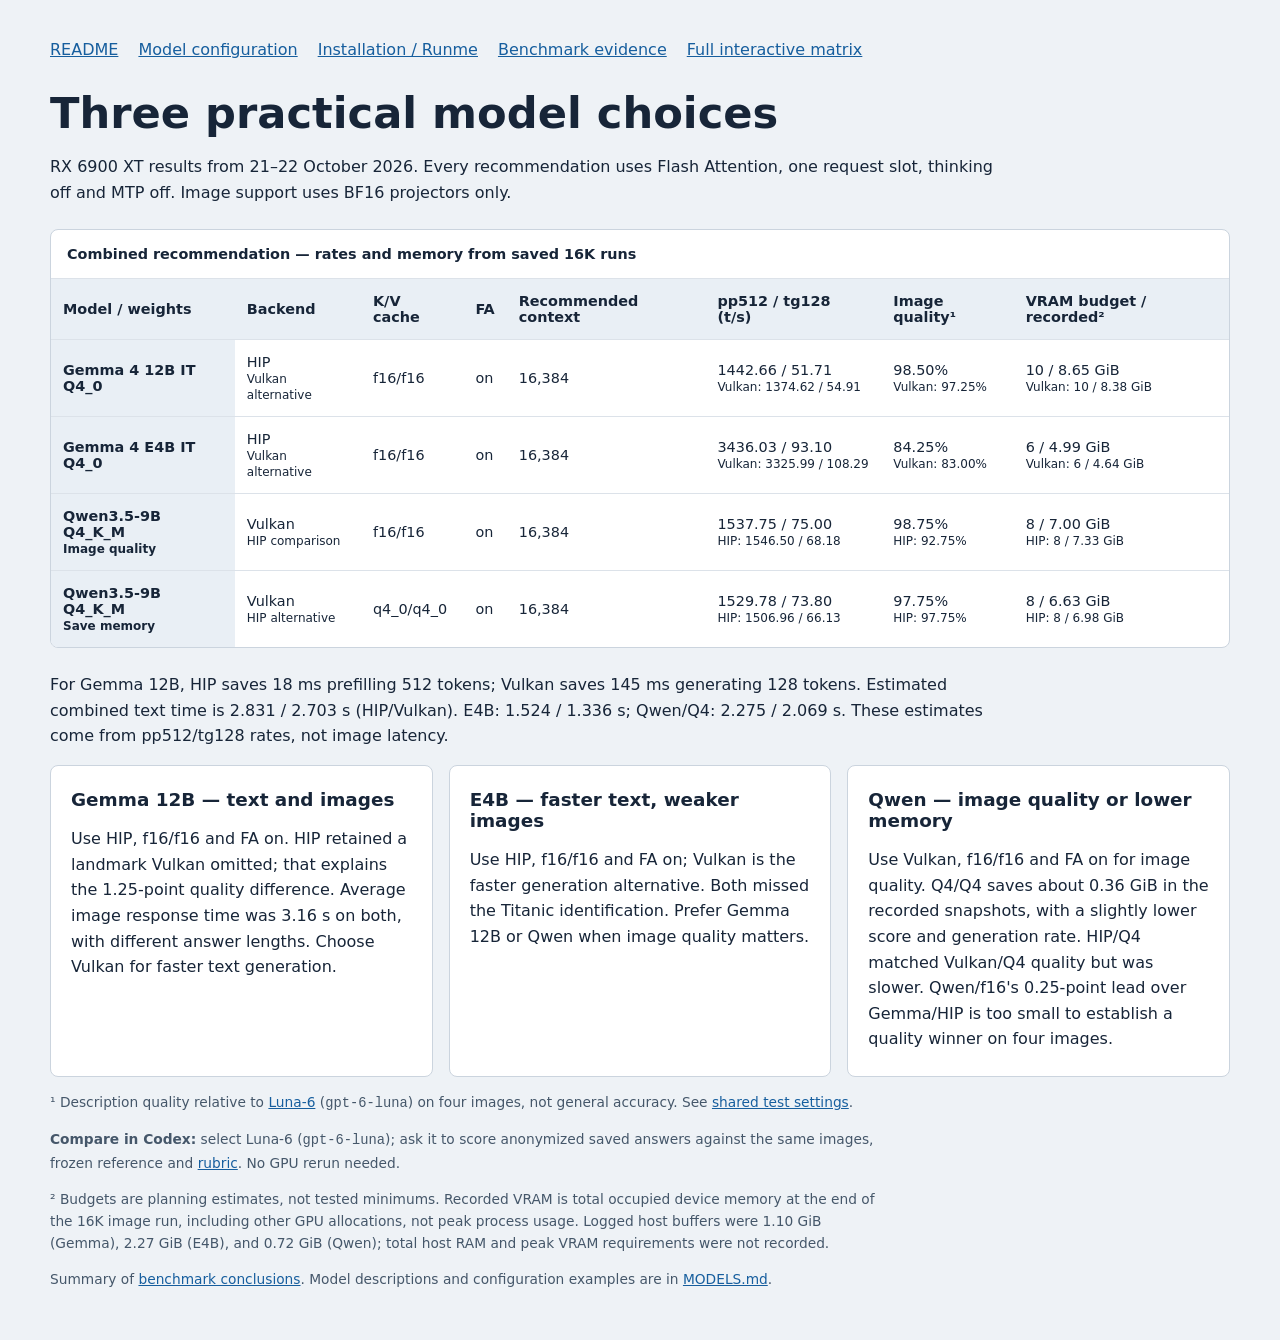
==== reports/index.html @ 79dc65d5 "Add model profiles and aligned 16K image evaluation" ====
<!doctype html>
<html lang="en">
<head>
<meta charset="utf-8">
<meta name="viewport" content="width=device-width,initial-scale=1">
<title>AMD AI Ops — model evidence</title>
<style>
:root { color-scheme: light; font-family: system-ui, sans-serif; color: #172538; background: #eef2f6; }
body { margin: 0; }
main { max-width: 1180px; margin: auto; padding: 40px 24px; }
h1 { font-size: clamp(1.8rem, 4vw, 2.7rem); margin-bottom: 12px; }
h2 { font-size: 1.15rem; }
p { line-height: 1.6; max-width: 95ch; }
a { color: #165e9e; }
nav { display: flex; flex-wrap: wrap; gap: 20px; }
.table-wrap { overflow-x: auto; background: white; border: 1px solid #cbd4de; border-radius: 8px; margin: 24px 0; }
table { width: 100%; border-collapse: collapse; font-size: .9rem; }
caption { text-align: left; padding: 16px; font-weight: 650; }
th, td { padding: 14px 12px; border-top: 1px solid #dce2e9; text-align: left; }
th { background: #e9eff5; }
.num { white-space: nowrap; font-variant-numeric: tabular-nums; }
.notes { display: grid; grid-template-columns: repeat(auto-fit, minmax(250px, 1fr)); gap: 16px; }
article { background: white; padding: 8px 20px; border-radius: 8px; border: 1px solid #cbd4de; }
.small { font-size: .86rem; color: #45576a; }
</style>
</head>
<body><main>
<nav aria-label="Repository documents"><a href="../README.md">README</a><a href="../MODELS.md">Model configuration</a><a href="../llama.md">Installation / Runme</a><a href="../BENCHMARK.md">Benchmark evidence</a><a href="report.html">Full interactive matrix</a></nav>
<h1>Three practical model choices</h1>
<p>RX 6900 XT results from 21–22 October 2026. Every recommendation uses Flash Attention,
one request slot, thinking off and MTP off. Image support uses BF16 projectors only.</p>
<div class="table-wrap">
<table>
<caption>Combined recommendation — rates and memory from saved 16K runs</caption>
<thead><tr><th scope="col">Model / weights</th><th scope="col">Backend</th><th scope="col">K/V cache</th><th scope="col">FA</th><th scope="col">Recommended context</th><th scope="col">pp512 / tg128 (t/s)</th><th scope="col">Image quality¹</th><th scope="col">VRAM budget / recorded²</th></tr></thead>
<tbody>
<tr><th scope="row">Gemma 4 12B IT Q4_0</th><td>HIP<br><small>Vulkan alternative</small></td><td>f16/f16</td><td>on</td><td class="num">16,384</td><td class="num">1442.66 / 51.71<br><small>Vulkan: 1374.62 / 54.91</small></td><td>98.50%<br><small>Vulkan: 97.25%</small></td><td class="num">10 / 8.65 GiB<br><small>Vulkan: 10 / 8.38 GiB</small></td></tr>
<tr><th scope="row">Gemma 4 E4B IT Q4_0</th><td>HIP<br><small>Vulkan alternative</small></td><td>f16/f16</td><td>on</td><td class="num">16,384</td><td class="num">3436.03 / 93.10<br><small>Vulkan: 3325.99 / 108.29</small></td><td>84.25%<br><small>Vulkan: 83.00%</small></td><td class="num">6 / 4.99 GiB<br><small>Vulkan: 6 / 4.64 GiB</small></td></tr>
<tr><th scope="row">Qwen3.5-9B Q4_K_M<br><small>Image quality</small></th><td>Vulkan<br><small>HIP comparison</small></td><td>f16/f16</td><td>on</td><td class="num">16,384</td><td class="num">1537.75 / 75.00<br><small>HIP: 1546.50 / 68.18</small></td><td>98.75%<br><small>HIP: 92.75%</small></td><td class="num">8 / 7.00 GiB<br><small>HIP: 8 / 7.33 GiB</small></td></tr>
<tr><th scope="row">Qwen3.5-9B Q4_K_M<br><small>Save memory</small></th><td>Vulkan<br><small>HIP alternative</small></td><td>q4_0/q4_0</td><td>on</td><td class="num">16,384</td><td class="num">1529.78 / 73.80<br><small>HIP: 1506.96 / 66.13</small></td><td>97.75%<br><small>HIP: 97.75%</small></td><td class="num">8 / 6.63 GiB<br><small>HIP: 8 / 6.98 GiB</small></td></tr>
</tbody></table>
</div>
<p>For Gemma 12B, HIP saves 18 ms prefilling 512 tokens; Vulkan saves 145 ms generating 128 tokens. Estimated combined text time is 2.831 / 2.703 s (HIP/Vulkan). E4B: 1.524 / 1.336 s; Qwen/Q4: 2.275 / 2.069 s. These estimates come from pp512/tg128 rates, not image latency.</p>
<div class="notes">
<article><h2>Gemma 12B — text and images</h2><p>Use HIP, f16/f16 and FA on. HIP retained a landmark Vulkan omitted; that explains the 1.25-point quality difference. Average image response time was 3.16 s on both, with different answer lengths. Choose Vulkan for faster text generation.</p></article>
<article><h2>E4B — faster text, weaker images</h2><p>Use HIP, f16/f16 and FA on; Vulkan is the faster generation alternative. Both missed the Titanic identification. Prefer Gemma 12B or Qwen when image quality matters.</p></article>
<article><h2>Qwen — image quality or lower memory</h2><p>Use Vulkan, f16/f16 and FA on for image quality. Q4/Q4 saves about 0.36 GiB in the recorded snapshots, with a slightly lower score and generation rate. HIP/Q4 matched Vulkan/Q4 quality but was slower. Qwen/f16's 0.25-point lead over Gemma/HIP is too small to establish a quality winner on four images.</p></article>
</div>
<p class="small">¹ Description quality relative to <a href="https://developers.openai.com/api/docs/models/gpt-6-luna">Luna-6</a> (<code>gpt-6-luna</code>) on four images, not general accuracy. See <a href="../BENCHMARK.md#shared-test-configuration">shared test settings</a>.</p>
<p class="small"><strong>Compare in Codex:</strong> select Luna-6 (<code>gpt-6-luna</code>); ask it to score anonymized saved answers against the same images, frozen reference and <a href="../evaluation/README.md#image-description-quality">rubric</a>. No GPU rerun needed.</p>
<p class="small">² Budgets are planning estimates, not tested minimums. Recorded VRAM is total occupied device memory at the end of the 16K image run, including other GPU allocations, not peak process usage. Logged host buffers were 1.10 GiB (Gemma), 2.27 GiB (E4B), and 0.72 GiB (Qwen); total host RAM and peak VRAM requirements were not recorded.</p>
<p class="small">Summary of <a href="../BENCHMARK.md">benchmark conclusions</a>. Model descriptions and configuration examples are in <a href="../MODELS.md">MODELS.md</a>.</p>
</main></body></html>
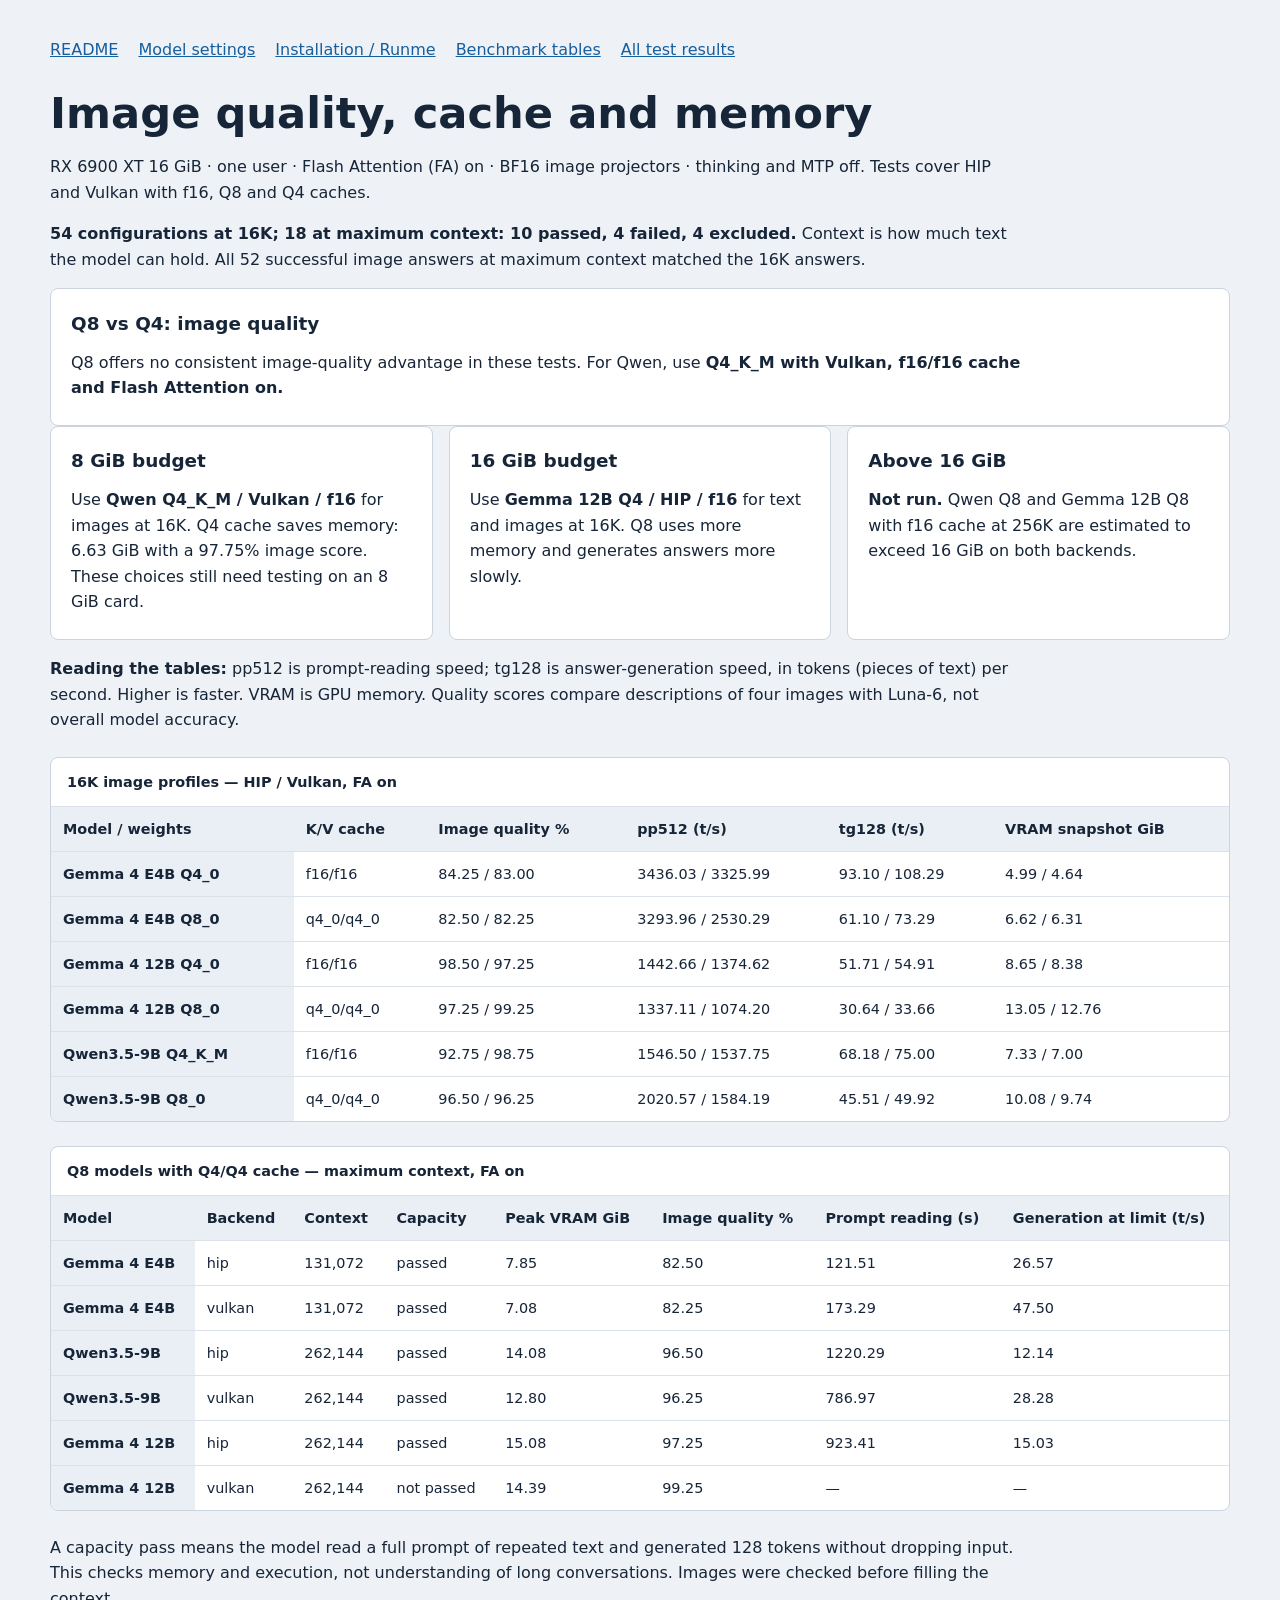
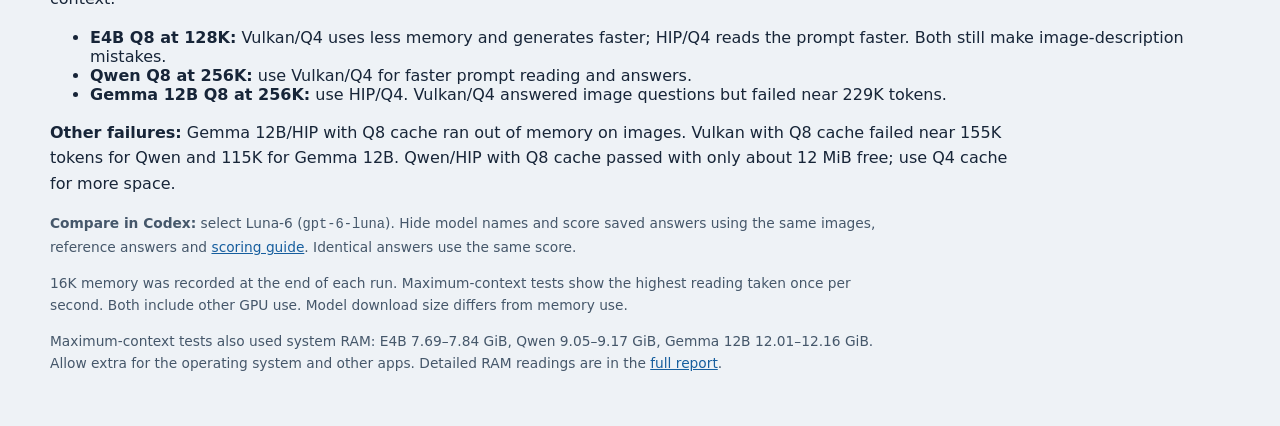
==== commit 1caab868: "Add Q8 full-context evaluation and model recommendations" ====
--- a/reports/index.html
+++ b/reports/index.html
@@ -25,29 +25,44 @@
 </style>
 </head>
 <body><main>
-<nav aria-label="Repository documents"><a href="../README.md">README</a><a href="../MODELS.md">Model configuration</a><a href="../llama.md">Installation / Runme</a><a href="../BENCHMARK.md">Benchmark evidence</a><a href="report.html">Full interactive matrix</a></nav>
-<h1>Three practical model choices</h1>
-<p>RX 6900 XT results from 21–22 October 2026. Every recommendation uses Flash Attention,
-one request slot, thinking off and MTP off. Image support uses BF16 projectors only.</p>
-<div class="table-wrap">
-<table>
-<caption>Combined recommendation — rates and memory from saved 16K runs</caption>
-<thead><tr><th scope="col">Model / weights</th><th scope="col">Backend</th><th scope="col">K/V cache</th><th scope="col">FA</th><th scope="col">Recommended context</th><th scope="col">pp512 / tg128 (t/s)</th><th scope="col">Image quality¹</th><th scope="col">VRAM budget / recorded²</th></tr></thead>
-<tbody>
-<tr><th scope="row">Gemma 4 12B IT Q4_0</th><td>HIP<br><small>Vulkan alternative</small></td><td>f16/f16</td><td>on</td><td class="num">16,384</td><td class="num">1442.66 / 51.71<br><small>Vulkan: 1374.62 / 54.91</small></td><td>98.50%<br><small>Vulkan: 97.25%</small></td><td class="num">10 / 8.65 GiB<br><small>Vulkan: 10 / 8.38 GiB</small></td></tr>
-<tr><th scope="row">Gemma 4 E4B IT Q4_0</th><td>HIP<br><small>Vulkan alternative</small></td><td>f16/f16</td><td>on</td><td class="num">16,384</td><td class="num">3436.03 / 93.10<br><small>Vulkan: 3325.99 / 108.29</small></td><td>84.25%<br><small>Vulkan: 83.00%</small></td><td class="num">6 / 4.99 GiB<br><small>Vulkan: 6 / 4.64 GiB</small></td></tr>
-<tr><th scope="row">Qwen3.5-9B Q4_K_M<br><small>Image quality</small></th><td>Vulkan<br><small>HIP comparison</small></td><td>f16/f16</td><td>on</td><td class="num">16,384</td><td class="num">1537.75 / 75.00<br><small>HIP: 1546.50 / 68.18</small></td><td>98.75%<br><small>HIP: 92.75%</small></td><td class="num">8 / 7.00 GiB<br><small>HIP: 8 / 7.33 GiB</small></td></tr>
-<tr><th scope="row">Qwen3.5-9B Q4_K_M<br><small>Save memory</small></th><td>Vulkan<br><small>HIP alternative</small></td><td>q4_0/q4_0</td><td>on</td><td class="num">16,384</td><td class="num">1529.78 / 73.80<br><small>HIP: 1506.96 / 66.13</small></td><td>97.75%<br><small>HIP: 97.75%</small></td><td class="num">8 / 6.63 GiB<br><small>HIP: 8 / 6.98 GiB</small></td></tr>
-</tbody></table>
+<nav aria-label="Repository documents"><a href="../README.md">README</a><a href="../MODELS.md">Model settings</a><a href="../llama.md">Installation / Runme</a><a href="../BENCHMARK.md">Benchmark tables</a><a href="report.html">All test results</a></nav>
+<h1>Image quality, cache and memory</h1>
+<p>RX 6900 XT 16 GiB · one user · Flash Attention (FA) on · BF16 image projectors · thinking and MTP off.
+Tests cover HIP and Vulkan with f16, Q8 and Q4 caches.</p>
+<p><strong>54 configurations at 16K; 18 at maximum context: 10 passed, 4 failed, 4 excluded.</strong>
+Context is how much text the model can hold. All 52 successful image answers at maximum context matched the 16K answers.</p>
+<article aria-labelledby="quant-quality"><h2 id="quant-quality">Q8 vs Q4: image quality</h2>
+<p>Q8 offers no consistent image-quality advantage in these tests. For Qwen, use <strong>Q4_K_M with Vulkan, f16/f16 cache and Flash Attention on.</strong></p></article>
+<div class="notes">
+<article><h2>8 GiB budget</h2><p>Use <strong>Qwen Q4_K_M / Vulkan / f16</strong> for images at 16K. Q4 cache saves memory: 6.63 GiB with a 97.75% image score. These choices still need testing on an 8 GiB card.</p></article>
+<article><h2>16 GiB budget</h2><p>Use <strong>Gemma 12B Q4 / HIP / f16</strong> for text and images at 16K. Q8 uses more memory and generates answers more slowly.</p></article>
+<article><h2>Above 16 GiB</h2><p><strong>Not run.</strong> Qwen Q8 and Gemma 12B Q8 with f16 cache at 256K are estimated to exceed 16 GiB on both backends.</p></article>
 </div>
-<p>For Gemma 12B, HIP saves 18 ms prefilling 512 tokens; Vulkan saves 145 ms generating 128 tokens. Estimated combined text time is 2.831 / 2.703 s (HIP/Vulkan). E4B: 1.524 / 1.336 s; Qwen/Q4: 2.275 / 2.069 s. These estimates come from pp512/tg128 rates, not image latency.</p>
-<div class="notes">
-<article><h2>Gemma 12B — text and images</h2><p>Use HIP, f16/f16 and FA on. HIP retained a landmark Vulkan omitted; that explains the 1.25-point quality difference. Average image response time was 3.16 s on both, with different answer lengths. Choose Vulkan for faster text generation.</p></article>
-<article><h2>E4B — faster text, weaker images</h2><p>Use HIP, f16/f16 and FA on; Vulkan is the faster generation alternative. Both missed the Titanic identification. Prefer Gemma 12B or Qwen when image quality matters.</p></article>
-<article><h2>Qwen — image quality or lower memory</h2><p>Use Vulkan, f16/f16 and FA on for image quality. Q4/Q4 saves about 0.36 GiB in the recorded snapshots, with a slightly lower score and generation rate. HIP/Q4 matched Vulkan/Q4 quality but was slower. Qwen/f16's 0.25-point lead over Gemma/HIP is too small to establish a quality winner on four images.</p></article>
-</div>
-<p class="small">¹ Description quality relative to <a href="https://developers.openai.com/api/docs/models/gpt-6-luna">Luna-6</a> (<code>gpt-6-luna</code>) on four images, not general accuracy. See <a href="../BENCHMARK.md#shared-test-configuration">shared test settings</a>.</p>
-<p class="small"><strong>Compare in Codex:</strong> select Luna-6 (<code>gpt-6-luna</code>); ask it to score anonymized saved answers against the same images, frozen reference and <a href="../evaluation/README.md#image-description-quality">rubric</a>. No GPU rerun needed.</p>
-<p class="small">² Budgets are planning estimates, not tested minimums. Recorded VRAM is total occupied device memory at the end of the 16K image run, including other GPU allocations, not peak process usage. Logged host buffers were 1.10 GiB (Gemma), 2.27 GiB (E4B), and 0.72 GiB (Qwen); total host RAM and peak VRAM requirements were not recorded.</p>
-<p class="small">Summary of <a href="../BENCHMARK.md">benchmark conclusions</a>. Model descriptions and configuration examples are in <a href="../MODELS.md">MODELS.md</a>.</p>
+<p><strong>Reading the tables:</strong> pp512 is prompt-reading speed; tg128 is answer-generation speed, in tokens (pieces of text) per second. Higher is faster. VRAM is GPU memory. Quality scores compare descriptions of four images with Luna-6, not overall model accuracy.</p>
+<div class="table-wrap"><table><caption>16K image profiles — HIP / Vulkan, FA on</caption><thead><tr><th>Model / weights</th><th>K/V cache</th><th>Image quality %</th><th>pp512 (t/s)</th><th>tg128 (t/s)</th><th>VRAM snapshot GiB</th></tr></thead><tbody>
+<tr><th>Gemma 4 E4B Q4_0</th><td>f16/f16</td><td class="num">84.25 / 83.00</td><td class="num">3436.03 / 3325.99</td><td class="num">93.10 / 108.29</td><td class="num">4.99 / 4.64</td></tr>
+<tr><th>Gemma 4 E4B Q8_0</th><td>q4_0/q4_0</td><td class="num">82.50 / 82.25</td><td class="num">3293.96 / 2530.29</td><td class="num">61.10 / 73.29</td><td class="num">6.62 / 6.31</td></tr>
+<tr><th>Gemma 4 12B Q4_0</th><td>f16/f16</td><td class="num">98.50 / 97.25</td><td class="num">1442.66 / 1374.62</td><td class="num">51.71 / 54.91</td><td class="num">8.65 / 8.38</td></tr>
+<tr><th>Gemma 4 12B Q8_0</th><td>q4_0/q4_0</td><td class="num">97.25 / 99.25</td><td class="num">1337.11 / 1074.20</td><td class="num">30.64 / 33.66</td><td class="num">13.05 / 12.76</td></tr>
+<tr><th>Qwen3.5-9B Q4_K_M</th><td>f16/f16</td><td class="num">92.75 / 98.75</td><td class="num">1546.50 / 1537.75</td><td class="num">68.18 / 75.00</td><td class="num">7.33 / 7.00</td></tr>
+<tr><th>Qwen3.5-9B Q8_0</th><td>q4_0/q4_0</td><td class="num">96.50 / 96.25</td><td class="num">2020.57 / 1584.19</td><td class="num">45.51 / 49.92</td><td class="num">10.08 / 9.74</td></tr>
+</tbody></table></div>
+<div class="table-wrap"><table><caption>Q8 models with Q4/Q4 cache — maximum context, FA on</caption><thead><tr><th>Model</th><th>Backend</th><th>Context</th><th>Capacity</th><th>Peak VRAM GiB</th><th>Image quality %</th><th>Prompt reading (s)</th><th>Generation at limit (t/s)</th></tr></thead><tbody>
+<tr><th>Gemma 4 E4B</th><td>hip</td><td>131,072</td><td>passed</td><td>7.85</td><td>82.50</td><td>121.51</td><td>26.57</td></tr>
+<tr><th>Gemma 4 E4B</th><td>vulkan</td><td>131,072</td><td>passed</td><td>7.08</td><td>82.25</td><td>173.29</td><td>47.50</td></tr>
+<tr><th>Qwen3.5-9B</th><td>hip</td><td>262,144</td><td>passed</td><td>14.08</td><td>96.50</td><td>1220.29</td><td>12.14</td></tr>
+<tr><th>Qwen3.5-9B</th><td>vulkan</td><td>262,144</td><td>passed</td><td>12.80</td><td>96.25</td><td>786.97</td><td>28.28</td></tr>
+<tr><th>Gemma 4 12B</th><td>hip</td><td>262,144</td><td>passed</td><td>15.08</td><td>97.25</td><td>923.41</td><td>15.03</td></tr>
+<tr><th>Gemma 4 12B</th><td>vulkan</td><td>262,144</td><td>not passed</td><td>14.39</td><td>99.25</td><td>—</td><td>—</td></tr>
+</tbody></table></div>
+<p>A capacity pass means the model read a full prompt of repeated text and generated 128 tokens without dropping input. This checks memory and execution, not understanding of long conversations. Images were checked before filling the context.</p>
+<ul>
+<li><strong>E4B Q8 at 128K:</strong> Vulkan/Q4 uses less memory and generates faster; HIP/Q4 reads the prompt faster. Both still make image-description mistakes.</li>
+<li><strong>Qwen Q8 at 256K:</strong> use Vulkan/Q4 for faster prompt reading and answers.</li>
+<li><strong>Gemma 12B Q8 at 256K:</strong> use HIP/Q4. Vulkan/Q4 answered image questions but failed near 229K tokens.</li>
+</ul>
+<p><strong>Other failures:</strong> Gemma 12B/HIP with Q8 cache ran out of memory on images. Vulkan with Q8 cache failed near 155K tokens for Qwen and 115K for Gemma 12B. Qwen/HIP with Q8 cache passed with only about 12 MiB free; use Q4 cache for more space.</p>
+<p class="small"><strong>Compare in Codex:</strong> select Luna-6 (<code>gpt-6-luna</code>). Hide model names and score saved answers using the same images, reference answers and <a href="../evaluation/README.md#image-description-quality">scoring guide</a>. Identical answers use the same score.</p>
+<p class="small">16K memory was recorded at the end of each run. Maximum-context tests show the highest reading taken once per second. Both include other GPU use. Model download size differs from memory use.</p>
+<p class="small">Maximum-context tests also used system RAM: E4B 7.69–7.84 GiB, Qwen 9.05–9.17 GiB, Gemma 12B 12.01–12.16 GiB. Allow extra for the operating system and other apps. Detailed RAM readings are in the <a href="report.html">full report</a>.</p>
 </main></body></html>
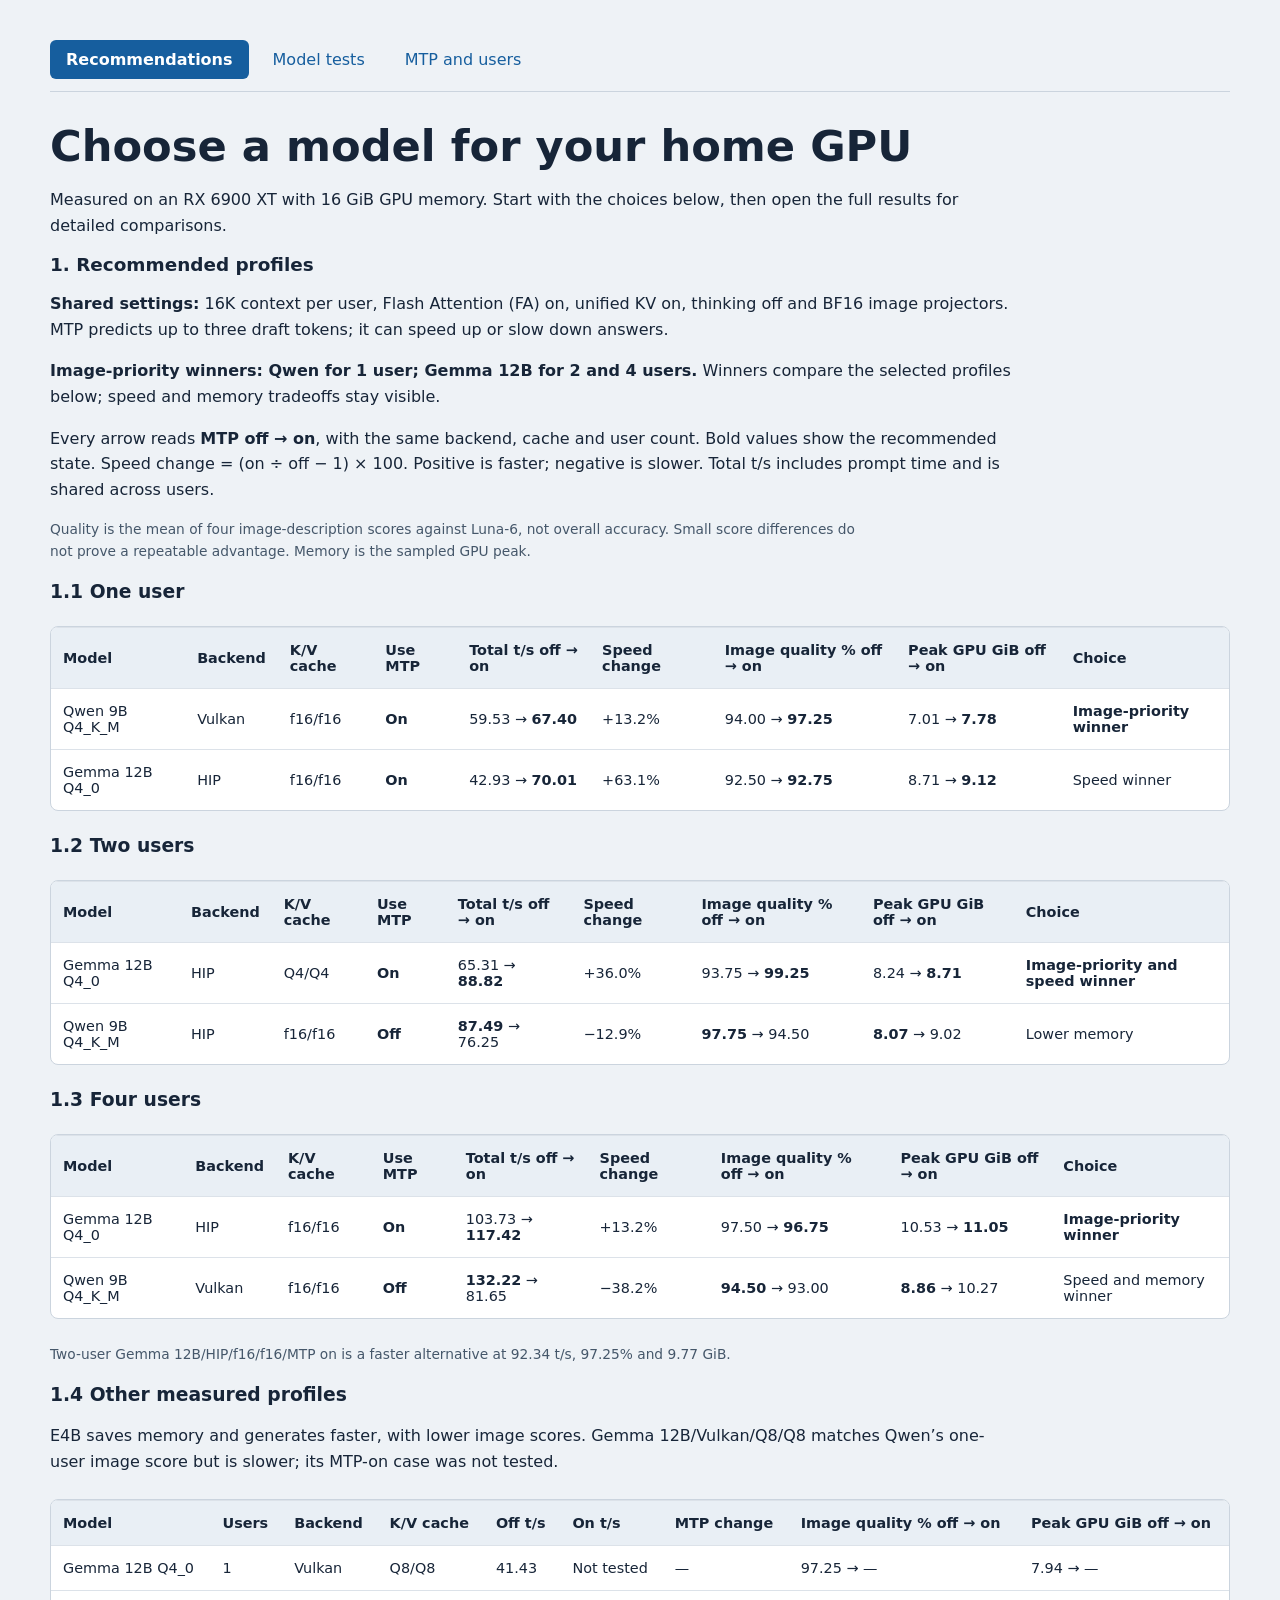
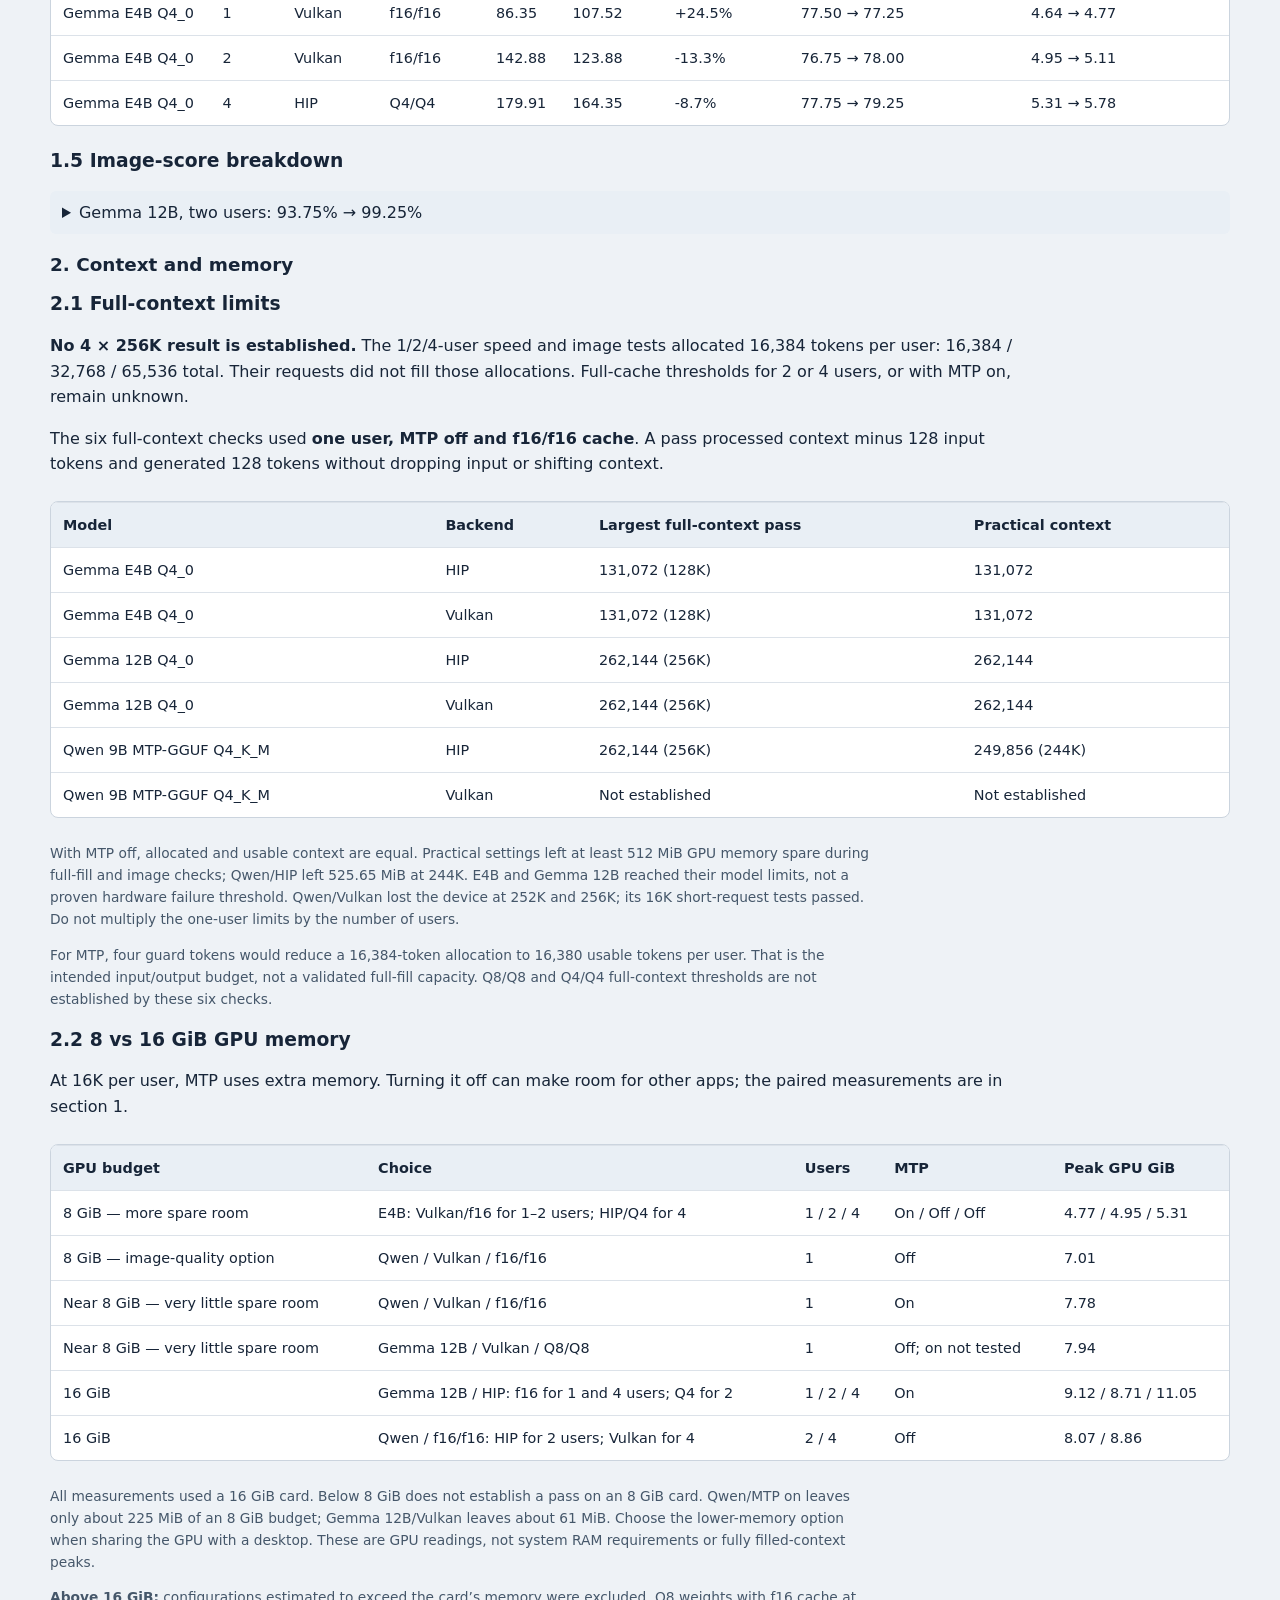
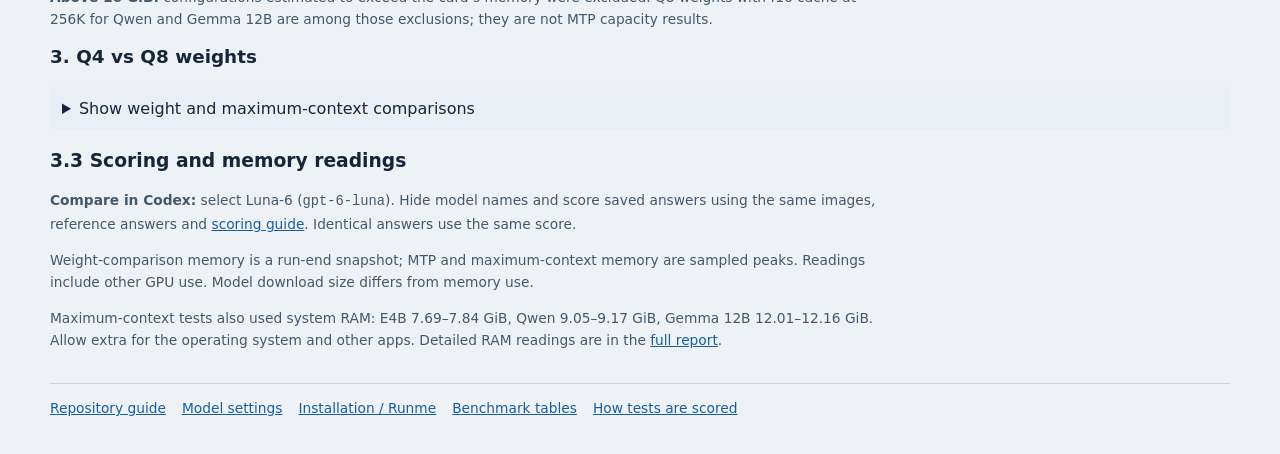
==== commit 76b475fb: "feat(reports): publish MTP results with shared report navigation" ====
--- a/reports/index.html
+++ b/reports/index.html
@@ -4,42 +4,88 @@
 <meta charset="utf-8">
 <meta name="viewport" content="width=device-width,initial-scale=1">
 <title>AMD AI Ops — model evidence</title>
-<style>
-:root { color-scheme: light; font-family: system-ui, sans-serif; color: #172538; background: #eef2f6; }
-body { margin: 0; }
-main { max-width: 1180px; margin: auto; padding: 40px 24px; }
-h1 { font-size: clamp(1.8rem, 4vw, 2.7rem); margin-bottom: 12px; }
-h2 { font-size: 1.15rem; }
-p { line-height: 1.6; max-width: 95ch; }
-a { color: #165e9e; }
-nav { display: flex; flex-wrap: wrap; gap: 20px; }
-.table-wrap { overflow-x: auto; background: white; border: 1px solid #cbd4de; border-radius: 8px; margin: 24px 0; }
-table { width: 100%; border-collapse: collapse; font-size: .9rem; }
-caption { text-align: left; padding: 16px; font-weight: 650; }
-th, td { padding: 14px 12px; border-top: 1px solid #dce2e9; text-align: left; }
-th { background: #e9eff5; }
-.num { white-space: nowrap; font-variant-numeric: tabular-nums; }
-.notes { display: grid; grid-template-columns: repeat(auto-fit, minmax(250px, 1fr)); gap: 16px; }
-article { background: white; padding: 8px 20px; border-radius: 8px; border: 1px solid #cbd4de; }
-.small { font-size: .86rem; color: #45576a; }
-</style>
+<link rel="stylesheet" href="style.css">
 </head>
 <body><main>
-<nav aria-label="Repository documents"><a href="../README.md">README</a><a href="../MODELS.md">Model settings</a><a href="../llama.md">Installation / Runme</a><a href="../BENCHMARK.md">Benchmark tables</a><a href="report.html">All test results</a></nav>
-<h1>Image quality, cache and memory</h1>
-<p>RX 6900 XT 16 GiB · one user · Flash Attention (FA) on · BF16 image projectors · thinking and MTP off.
-Tests cover HIP and Vulkan with f16, Q8 and Q4 caches.</p>
-<p><strong>54 configurations at 16K; 18 at maximum context: 10 passed, 4 failed, 4 excluded.</strong>
-Context is how much text the model can hold. All 52 successful image answers at maximum context matched the 16K answers.</p>
-<article aria-labelledby="quant-quality"><h2 id="quant-quality">Q8 vs Q4: image quality</h2>
+<nav class="report-nav" aria-label="Reports"><a href="index.html" aria-current="page">Recommendations</a><a href="report.html">Model tests</a><a href="mtp.html">MTP and users</a></nav>
+<h1>Choose a model for your home GPU</h1>
+<p>Measured on an RX 6900 XT with 16 GiB GPU memory. Start with the choices below, then open the full results for detailed comparisons.</p>
+<!-- recommendations:start -->
+<section id="recommendations"><h2>1. Recommended profiles</h2>
+<p><strong>Shared settings:</strong> 16K context per user, Flash Attention (FA) on, unified KV on, thinking off and BF16 image projectors. MTP predicts up to three draft tokens; it can speed up or slow down answers.</p>
+<p><strong>Image-priority winners: Qwen for 1 user; Gemma 12B for 2 and 4 users.</strong> Winners compare the selected profiles below; speed and memory tradeoffs stay visible.</p>
+<p>Every arrow reads <strong>MTP off → on</strong>, with the same backend, cache and user count. Bold values show the recommended state. Speed change = (on ÷ off − 1) × 100. Positive is faster; negative is slower. Total t/s includes prompt time and is shared across users.</p>
+<p class="small">Quality is the mean of four image-description scores against Luna-6, not overall accuracy. Small score differences do not prove a repeatable advantage. Memory is the sampled GPU peak.</p>
+<h3>1.1 One user</h3>
+<div class="table-wrap"><table><thead><tr><th>Model</th><th>Backend</th><th>K/V cache</th><th>Use MTP</th><th>Total t/s off → on</th><th>Speed change</th><th>Image quality % off → on</th><th>Peak GPU GiB off → on</th><th>Choice</th></tr></thead><tbody>
+<tr><td>Qwen 9B Q4_K_M</td><td>Vulkan</td><td>f16/f16</td><td><strong>On</strong></td><td>59.53 → <strong>67.40</strong></td><td>+13.2%</td><td>94.00 → <strong>97.25</strong></td><td>7.01 → <strong>7.78</strong></td><td><strong>Image-priority winner</strong></td></tr>
+<tr><td>Gemma 12B Q4_0</td><td>HIP</td><td>f16/f16</td><td><strong>On</strong></td><td>42.93 → <strong>70.01</strong></td><td>+63.1%</td><td>92.50 → <strong>92.75</strong></td><td>8.71 → <strong>9.12</strong></td><td>Speed winner</td></tr>
+</tbody></table></div>
+<h3>1.2 Two users</h3>
+<div class="table-wrap"><table><thead><tr><th>Model</th><th>Backend</th><th>K/V cache</th><th>Use MTP</th><th>Total t/s off → on</th><th>Speed change</th><th>Image quality % off → on</th><th>Peak GPU GiB off → on</th><th>Choice</th></tr></thead><tbody>
+<tr><td>Gemma 12B Q4_0</td><td>HIP</td><td>Q4/Q4</td><td><strong>On</strong></td><td>65.31 → <strong>88.82</strong></td><td>+36.0%</td><td>93.75 → <strong>99.25</strong></td><td>8.24 → <strong>8.71</strong></td><td><strong>Image-priority and speed winner</strong></td></tr>
+<tr><td>Qwen 9B Q4_K_M</td><td>HIP</td><td>f16/f16</td><td><strong>Off</strong></td><td><strong>87.49</strong> → 76.25</td><td>−12.9%</td><td><strong>97.75</strong> → 94.50</td><td><strong>8.07</strong> → 9.02</td><td>Lower memory</td></tr>
+</tbody></table></div>
+<h3>1.3 Four users</h3>
+<div class="table-wrap"><table><thead><tr><th>Model</th><th>Backend</th><th>K/V cache</th><th>Use MTP</th><th>Total t/s off → on</th><th>Speed change</th><th>Image quality % off → on</th><th>Peak GPU GiB off → on</th><th>Choice</th></tr></thead><tbody>
+<tr><td>Gemma 12B Q4_0</td><td>HIP</td><td>f16/f16</td><td><strong>On</strong></td><td>103.73 → <strong>117.42</strong></td><td>+13.2%</td><td>97.50 → <strong>96.75</strong></td><td>10.53 → <strong>11.05</strong></td><td><strong>Image-priority winner</strong></td></tr>
+<tr><td>Qwen 9B Q4_K_M</td><td>Vulkan</td><td>f16/f16</td><td><strong>Off</strong></td><td><strong>132.22</strong> → 81.65</td><td>−38.2%</td><td><strong>94.50</strong> → 93.00</td><td><strong>8.86</strong> → 10.27</td><td>Speed and memory winner</td></tr>
+</tbody></table></div>
+<p class="small">Two-user Gemma 12B/HIP/f16/f16/MTP on is a faster alternative at 92.34 t/s, 97.25% and 9.77 GiB.</p>
+<h3>1.4 Other measured profiles</h3>
+<p>E4B saves memory and generates faster, with lower image scores. Gemma 12B/Vulkan/Q8/Q8 matches Qwen’s one-user image score but is slower; its MTP-on case was not tested.</p>
+<div class="table-wrap"><table><thead><tr><th>Model</th><th>Users</th><th>Backend</th><th>K/V cache</th><th>Off t/s</th><th>On t/s</th><th>MTP change</th><th>Image quality % off → on</th><th>Peak GPU GiB off → on</th></tr></thead><tbody>
+<tr><td>Gemma 12B Q4_0</td><td>1</td><td>Vulkan</td><td>Q8/Q8</td><td>41.43</td><td>Not tested</td><td>—</td><td>97.25 → —</td><td>7.94 → —</td></tr>
+<tr><td>Gemma E4B Q4_0</td><td>1</td><td>Vulkan</td><td>f16/f16</td><td>86.35</td><td>107.52</td><td>+24.5%</td><td>77.50 → 77.25</td><td>4.64 → 4.77</td></tr>
+<tr><td>Gemma E4B Q4_0</td><td>2</td><td>Vulkan</td><td>f16/f16</td><td>142.88</td><td>123.88</td><td>-13.3%</td><td>76.75 → 78.00</td><td>4.95 → 5.11</td></tr>
+<tr><td>Gemma E4B Q4_0</td><td>4</td><td>HIP</td><td>Q4/Q4</td><td>179.91</td><td>164.35</td><td>-8.7%</td><td>77.75 → 79.25</td><td>5.31 → 5.78</td></tr>
+</tbody></table></div>
+<h3>1.5 Image-score breakdown</h3>
+<details><summary>Gemma 12B, two users: 93.75% → 99.25%</summary>
+<p>With HIP and Q4/Q4 cache, the improvement came from Great Wall and Singapore, not Titanic.</p>
+<div class="table-wrap"><table><thead><tr><th>Image</th><th>MTP off</th><th>MTP on</th><th>Change</th></tr></thead><tbody>
+<tr><td>Great Wall</td><td>86</td><td>99</td><td>+13 points</td></tr>
+<tr><td>Singapore</td><td>89</td><td>98</td><td>+9 points</td></tr>
+<tr><td>Titanic</td><td>100</td><td>100</td><td>No change</td></tr>
+<tr><td>Pizza</td><td>100</td><td>100</td><td>No change</td></tr>
+<tr><th>Mean</th><td>93.75</td><td><strong>99.25</strong></td><td>+5.50 points</td></tr>
+</tbody></table></div>
+<p>The MTP-on answer avoided unsupported Great Wall claims and included Singapore’s ArtScience Museum. These are saved Luna-6 judgements from one answer per image.</p>
+</details>
+<h2>2. Context and memory</h2>
+<h3 id="context-limits">2.1 Full-context limits</h3>
+<p><strong>No 4 × 256K result is established.</strong> The 1/2/4-user speed and image tests allocated 16,384 tokens per user: 16,384 / 32,768 / 65,536 total. Their requests did not fill those allocations. Full-cache thresholds for 2 or 4 users, or with MTP on, remain unknown.</p>
+<p>The six full-context checks used <strong>one user, MTP off and f16/f16 cache</strong>. A pass processed context minus 128 input tokens and generated 128 tokens without dropping input or shifting context.</p>
+<div class="table-wrap"><table><thead><tr><th>Model</th><th>Backend</th><th>Largest full-context pass</th><th>Practical context</th></tr></thead><tbody>
+<tr><td>Gemma E4B Q4_0</td><td>HIP</td><td>131,072 (128K)</td><td>131,072</td></tr>
+<tr><td>Gemma E4B Q4_0</td><td>Vulkan</td><td>131,072 (128K)</td><td>131,072</td></tr>
+<tr><td>Gemma 12B Q4_0</td><td>HIP</td><td>262,144 (256K)</td><td>262,144</td></tr>
+<tr><td>Gemma 12B Q4_0</td><td>Vulkan</td><td>262,144 (256K)</td><td>262,144</td></tr>
+<tr><td>Qwen 9B MTP-GGUF Q4_K_M</td><td>HIP</td><td>262,144 (256K)</td><td>249,856 (244K)</td></tr>
+<tr><td>Qwen 9B MTP-GGUF Q4_K_M</td><td>Vulkan</td><td>Not established</td><td>Not established</td></tr>
+</tbody></table></div>
+<p class="small">With MTP off, allocated and usable context are equal. Practical settings left at least 512 MiB GPU memory spare during full-fill and image checks; Qwen/HIP left 525.65 MiB at 244K. E4B and Gemma 12B reached their model limits, not a proven hardware failure threshold. Qwen/Vulkan lost the device at 252K and 256K; its 16K short-request tests passed. Do not multiply the one-user limits by the number of users.</p>
+<p class="small">For MTP, four guard tokens would reduce a 16,384-token allocation to 16,380 usable tokens per user. That is the intended input/output budget, not a validated full-fill capacity. Q8/Q8 and Q4/Q4 full-context thresholds are not established by these six checks.</p>
+<h3>2.2 8 vs 16 GiB GPU memory</h3>
+<p>At 16K per user, MTP uses extra memory. Turning it off can make room for other apps; the paired measurements are in section 1.</p>
+<div class="table-wrap"><table><thead><tr><th>GPU budget</th><th>Choice</th><th>Users</th><th>MTP</th><th>Peak GPU GiB</th></tr></thead><tbody>
+<tr><td>8 GiB — more spare room</td><td>E4B: Vulkan/f16 for 1–2 users; HIP/Q4 for 4</td><td>1 / 2 / 4</td><td>On / Off / Off</td><td>4.77 / 4.95 / 5.31</td></tr>
+<tr><td>8 GiB — image-quality option</td><td>Qwen / Vulkan / f16/f16</td><td>1</td><td>Off</td><td>7.01</td></tr>
+<tr><td>Near 8 GiB — very little spare room</td><td>Qwen / Vulkan / f16/f16</td><td>1</td><td>On</td><td>7.78</td></tr>
+<tr><td>Near 8 GiB — very little spare room</td><td>Gemma 12B / Vulkan / Q8/Q8</td><td>1</td><td>Off; on not tested</td><td>7.94</td></tr>
+<tr><td>16 GiB</td><td>Gemma 12B / HIP: f16 for 1 and 4 users; Q4 for 2</td><td>1 / 2 / 4</td><td>On</td><td>9.12 / 8.71 / 11.05</td></tr>
+<tr><td>16 GiB</td><td>Qwen / f16/f16: HIP for 2 users; Vulkan for 4</td><td>2 / 4</td><td>Off</td><td>8.07 / 8.86</td></tr>
+</tbody></table></div>
+<p class="small">All measurements used a 16 GiB card. Below 8 GiB does not establish a pass on an 8 GiB card. Qwen/MTP on leaves only about 225 MiB of an 8 GiB budget; Gemma 12B/Vulkan leaves about 61 MiB. Choose the lower-memory option when sharing the GPU with a desktop. These are GPU readings, not system RAM requirements or fully filled-context peaks.</p>
+<p class="small"><strong>Above 16 GiB:</strong> configurations estimated to exceed the card’s memory were excluded. Q8 weights with f16 cache at 256K for Qwen and Gemma 12B are among those exclusions; they are not MTP capacity results.</p>
+</section>
+<!-- recommendations:end -->
+<h2>3. Q4 vs Q8 weights</h2>
+<details><summary>Show weight and maximum-context comparisons</summary><p>Single-user weight comparisons use MTP off and separate llama-bench prompt/answer timings. Their scores and memory snapshots are separate from the server throughput and peak memory above.</p><article aria-labelledby="quant-quality"><h3 id="quant-quality">3.1 Image quality</h3>
 <p>Q8 offers no consistent image-quality advantage in these tests. For Qwen, use <strong>Q4_K_M with Vulkan, f16/f16 cache and Flash Attention on.</strong></p></article>
-<div class="notes">
-<article><h2>8 GiB budget</h2><p>Use <strong>Qwen Q4_K_M / Vulkan / f16</strong> for images at 16K. Q4 cache saves memory: 6.63 GiB with a 97.75% image score. These choices still need testing on an 8 GiB card.</p></article>
-<article><h2>16 GiB budget</h2><p>Use <strong>Gemma 12B Q4 / HIP / f16</strong> for text and images at 16K. Q8 uses more memory and generates answers more slowly.</p></article>
-<article><h2>Above 16 GiB</h2><p><strong>Not run.</strong> Qwen Q8 and Gemma 12B Q8 with f16 cache at 256K are estimated to exceed 16 GiB on both backends.</p></article>
-</div>
-<p><strong>Reading the tables:</strong> pp512 is prompt-reading speed; tg128 is answer-generation speed, in tokens (pieces of text) per second. Higher is faster. VRAM is GPU memory. Quality scores compare descriptions of four images with Luna-6, not overall model accuracy.</p>
-<div class="table-wrap"><table><caption>16K image profiles — HIP / Vulkan, FA on</caption><thead><tr><th>Model / weights</th><th>K/V cache</th><th>Image quality %</th><th>pp512 (t/s)</th><th>tg128 (t/s)</th><th>VRAM snapshot GiB</th></tr></thead><tbody>
+<p>Additional memory-saving result: Qwen Q4_K_M/Vulkan with Q4/Q4 cache used 6.63 GiB and scored 97.75%. This was measured on a 16 GiB card.</p>
+<p><strong>Reading the tables:</strong> pp512 is prompt-reading speed; tg128 is answer-generation speed, in tokens (pieces of text) per second. Higher is faster. VRAM is GPU memory.</p>
+<div class="table-wrap"><table><caption>HIP / Vulkan, FA on, 16K per user</caption><thead><tr><th>Model / weights</th><th>K/V cache</th><th>Image quality %</th><th>pp512 (t/s)</th><th>tg128 (t/s)</th><th>VRAM snapshot GiB</th></tr></thead><tbody>
 <tr><th>Gemma 4 E4B Q4_0</th><td>f16/f16</td><td class="num">84.25 / 83.00</td><td class="num">3436.03 / 3325.99</td><td class="num">93.10 / 108.29</td><td class="num">4.99 / 4.64</td></tr>
 <tr><th>Gemma 4 E4B Q8_0</th><td>q4_0/q4_0</td><td class="num">82.50 / 82.25</td><td class="num">3293.96 / 2530.29</td><td class="num">61.10 / 73.29</td><td class="num">6.62 / 6.31</td></tr>
 <tr><th>Gemma 4 12B Q4_0</th><td>f16/f16</td><td class="num">98.50 / 97.25</td><td class="num">1442.66 / 1374.62</td><td class="num">51.71 / 54.91</td><td class="num">8.65 / 8.38</td></tr>
@@ -47,7 +93,8 @@
 <tr><th>Qwen3.5-9B Q4_K_M</th><td>f16/f16</td><td class="num">92.75 / 98.75</td><td class="num">1546.50 / 1537.75</td><td class="num">68.18 / 75.00</td><td class="num">7.33 / 7.00</td></tr>
 <tr><th>Qwen3.5-9B Q8_0</th><td>q4_0/q4_0</td><td class="num">96.50 / 96.25</td><td class="num">2020.57 / 1584.19</td><td class="num">45.51 / 49.92</td><td class="num">10.08 / 9.74</td></tr>
 </tbody></table></div>
-<div class="table-wrap"><table><caption>Q8 models with Q4/Q4 cache — maximum context, FA on</caption><thead><tr><th>Model</th><th>Backend</th><th>Context</th><th>Capacity</th><th>Peak VRAM GiB</th><th>Image quality %</th><th>Prompt reading (s)</th><th>Generation at limit (t/s)</th></tr></thead><tbody>
+<h3>3.2 Maximum context</h3>
+<div class="table-wrap"><table><caption>Q8 weights, Q4/Q4 cache, FA on</caption><thead><tr><th>Model</th><th>Backend</th><th>Context</th><th>Capacity</th><th>Peak VRAM GiB</th><th>Image quality %</th><th>Prompt reading (s)</th><th>Generation at limit (t/s)</th></tr></thead><tbody>
 <tr><th>Gemma 4 E4B</th><td>hip</td><td>131,072</td><td>passed</td><td>7.85</td><td>82.50</td><td>121.51</td><td>26.57</td></tr>
 <tr><th>Gemma 4 E4B</th><td>vulkan</td><td>131,072</td><td>passed</td><td>7.08</td><td>82.25</td><td>173.29</td><td>47.50</td></tr>
 <tr><th>Qwen3.5-9B</th><td>hip</td><td>262,144</td><td>passed</td><td>14.08</td><td>96.50</td><td>1220.29</td><td>12.14</td></tr>
@@ -62,7 +109,10 @@
 <li><strong>Gemma 12B Q8 at 256K:</strong> use HIP/Q4. Vulkan/Q4 answered image questions but failed near 229K tokens.</li>
 </ul>
 <p><strong>Other failures:</strong> Gemma 12B/HIP with Q8 cache ran out of memory on images. Vulkan with Q8 cache failed near 155K tokens for Qwen and 115K for Gemma 12B. Qwen/HIP with Q8 cache passed with only about 12 MiB free; use Q4 cache for more space.</p>
+</details>
+<h3>3.3 Scoring and memory readings</h3>
 <p class="small"><strong>Compare in Codex:</strong> select Luna-6 (<code>gpt-6-luna</code>). Hide model names and score saved answers using the same images, reference answers and <a href="../evaluation/README.md#image-description-quality">scoring guide</a>. Identical answers use the same score.</p>
-<p class="small">16K memory was recorded at the end of each run. Maximum-context tests show the highest reading taken once per second. Both include other GPU use. Model download size differs from memory use.</p>
+<p class="small">Weight-comparison memory is a run-end snapshot; MTP and maximum-context memory are sampled peaks. Readings include other GPU use. Model download size differs from memory use.</p>
 <p class="small">Maximum-context tests also used system RAM: E4B 7.69–7.84 GiB, Qwen 9.05–9.17 GiB, Gemma 12B 12.01–12.16 GiB. Allow extra for the operating system and other apps. Detailed RAM readings are in the <a href="report.html">full report</a>.</p>
+<footer class="doc-links"><a href="../README.md">Repository guide</a><a href="../MODELS.md">Model settings</a><a href="../llama.md">Installation / Runme</a><a href="../BENCHMARK.md">Benchmark tables</a><a href="../evaluation/README.md">How tests are scored</a></footer>
 </main></body></html>
--- a/reports/style.css
+++ b/reports/style.css
@@ -0,0 +1,50 @@
+:root { color-scheme: light; font-family: system-ui, sans-serif; color: #172538; background: #eef2f6; }
+body { margin: 0; }
+main { max-width: 1180px; margin: auto; padding: 40px 24px; }
+h1 { font-size: clamp(1.8rem, 4vw, 2.7rem); margin-bottom: 12px; }
+h2 { font-size: 1.15rem; }
+p { line-height: 1.6; max-width: 95ch; }
+a { color: #165e9e; }
+.report-nav { display: flex; flex-wrap: wrap; gap: 8px; border-bottom: 1px solid #cbd4de; padding-bottom: 12px; }
+.report-nav a { padding: 10px 16px; border-radius: 6px; text-decoration: none; }
+.report-nav a:hover { background: #e9eff5; }
+.report-nav a[aria-current="page"] { background: #165e9e; color: white; font-weight: 650; }
+a:focus-visible, button:focus-visible, select:focus-visible { outline: 2px solid #165e9e; outline-offset: 3px; }
+.doc-links { display: flex; flex-wrap: wrap; gap: 16px; margin-top: 32px; padding-top: 16px; border-top: 1px solid #cbd4de; font-size: .86rem; }
+.table-wrap { overflow-x: auto; background: white; border: 1px solid #cbd4de; border-radius: 8px; margin: 24px 0; }
+table { width: 100%; border-collapse: collapse; font-size: .9rem; }
+caption { text-align: left; padding: 16px; font-weight: 650; }
+th, td { padding: 14px 12px; border-top: 1px solid #dce2e9; text-align: left; }
+th { background: #e9eff5; }
+.num { white-space: nowrap; font-variant-numeric: tabular-nums; }
+.notes { display: grid; grid-template-columns: repeat(auto-fit, minmax(250px, 1fr)); gap: 16px; }
+article { background: white; padding: 8px 20px; border-radius: 8px; border: 1px solid #cbd4de; }
+.small { font-size: .86rem; color: #45576a; }
+.muted { color: #45576a; }
+details { margin: 20px 0; }
+summary { cursor: pointer; padding: 12px; background: #e9eff5; border-radius: 6px; }
+pre, .answer { white-space: pre-wrap; overflow-wrap: anywhere; line-height: 1.6; }
+img { max-width: 100%; height: auto; }
+.mtp-report img { max-width: 500px; }
+.mtp-report th, .mtp-report td, .model-report table { white-space: nowrap; }
+.controls { display: flex; gap: 12px; flex-wrap: wrap; padding: 18px 0; position: sticky; top: 0; background: #eef2f6; z-index: 2; }
+label { display: grid; gap: 5px; }
+select, input, button { background: white; color: inherit; border: 1px solid #cbd4de; border-radius: 5px; padding: 8px; }
+button { cursor: pointer; align-self: end; }
+.grid { display: grid; grid-template-columns: minmax(0, 2fr) minmax(300px, 1fr); gap: 20px; }
+.scroll { overflow: auto; max-height: 65vh; }
+.scroll th { position: sticky; top: 0; }
+.model-report tbody tr { cursor: pointer; }
+.model-report tbody tr:hover, .model-report tbody tr.selected { background: #e9eff5; }
+.card { background: white; border: 1px solid #cbd4de; border-radius: 8px; padding: 16px; }
+.model-report img { max-height: 300px; object-fit: contain; display: block; margin: auto; }
+.answer { max-height: 420px; overflow: auto; }
+.score { color: #216341; font-weight: bold; }
+.failed, .excluded { color: #a32622; }
+.pending { color: #735b10; }
+code { overflow-wrap: anywhere; }
+@media (max-width: 950px) {
+  .grid { grid-template-columns: 1fr; }
+  main { padding: 24px 12px; }
+  .controls { position: static; }
+}
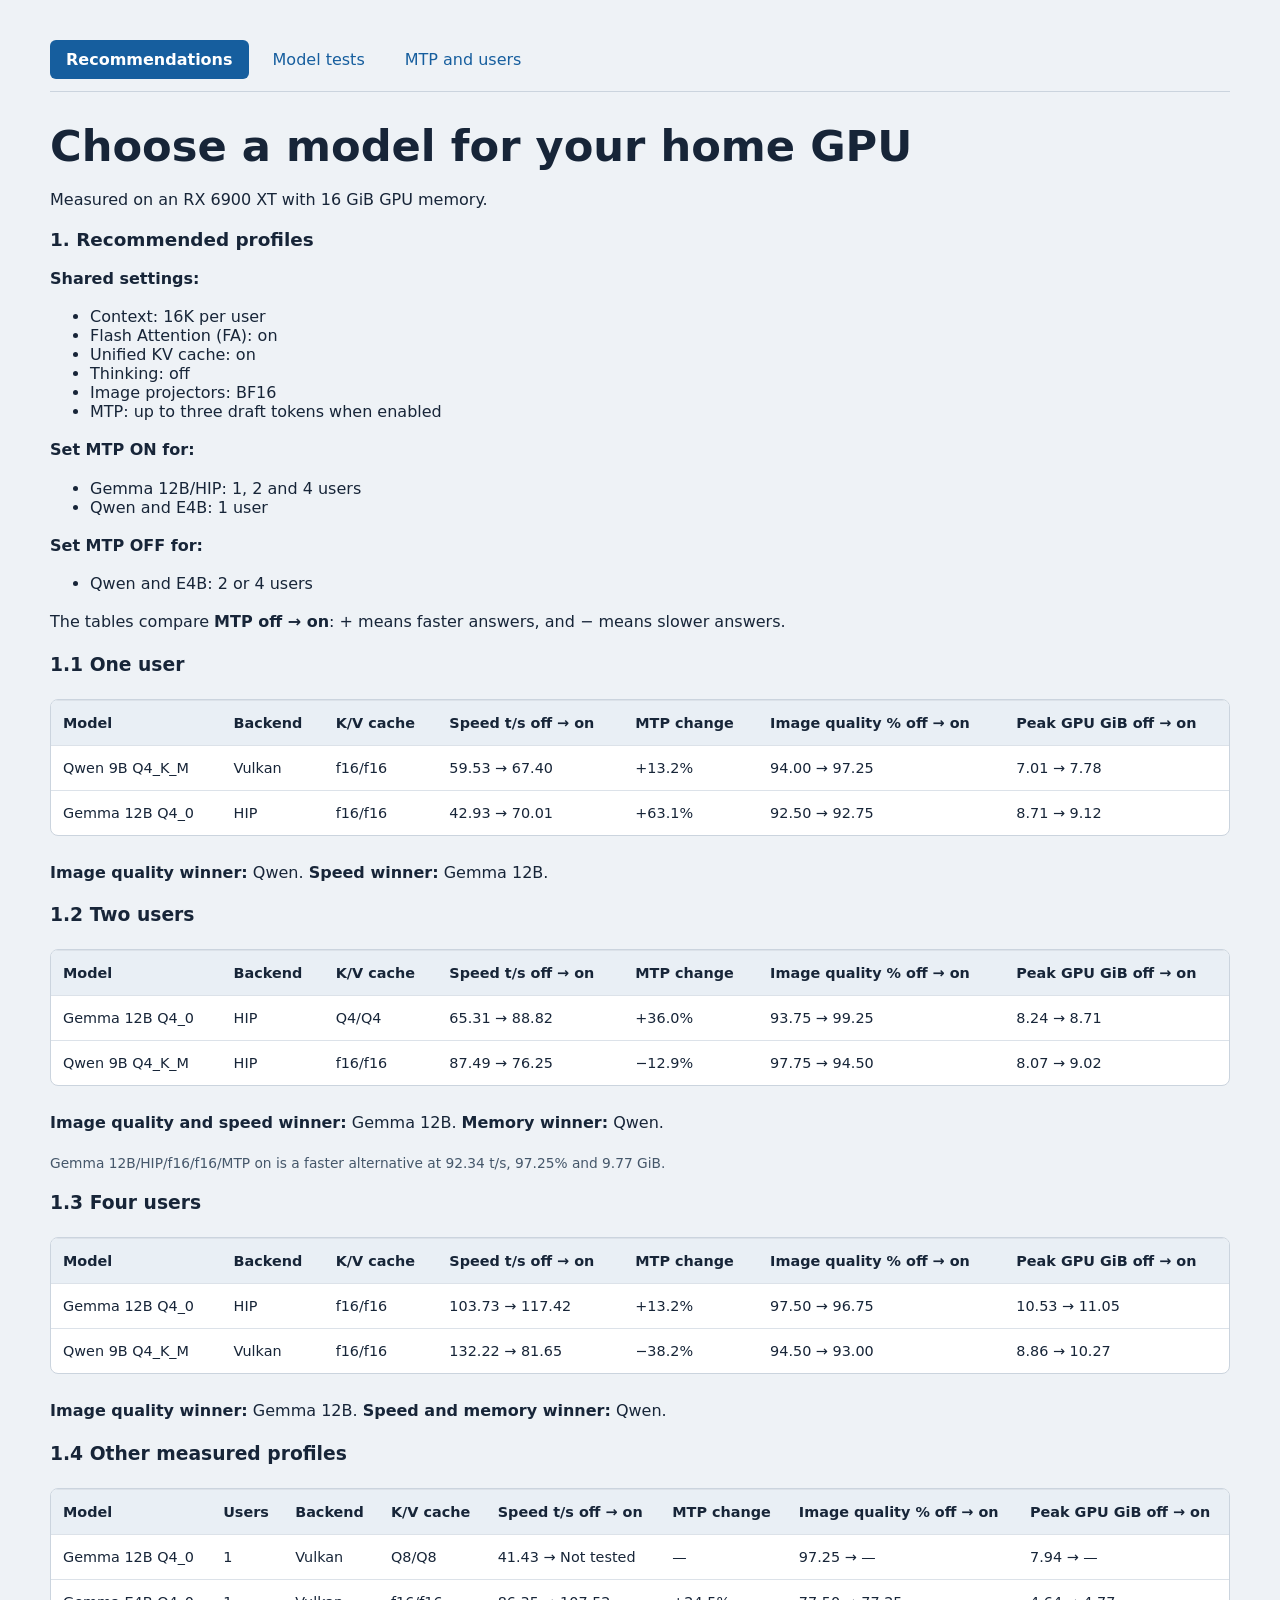
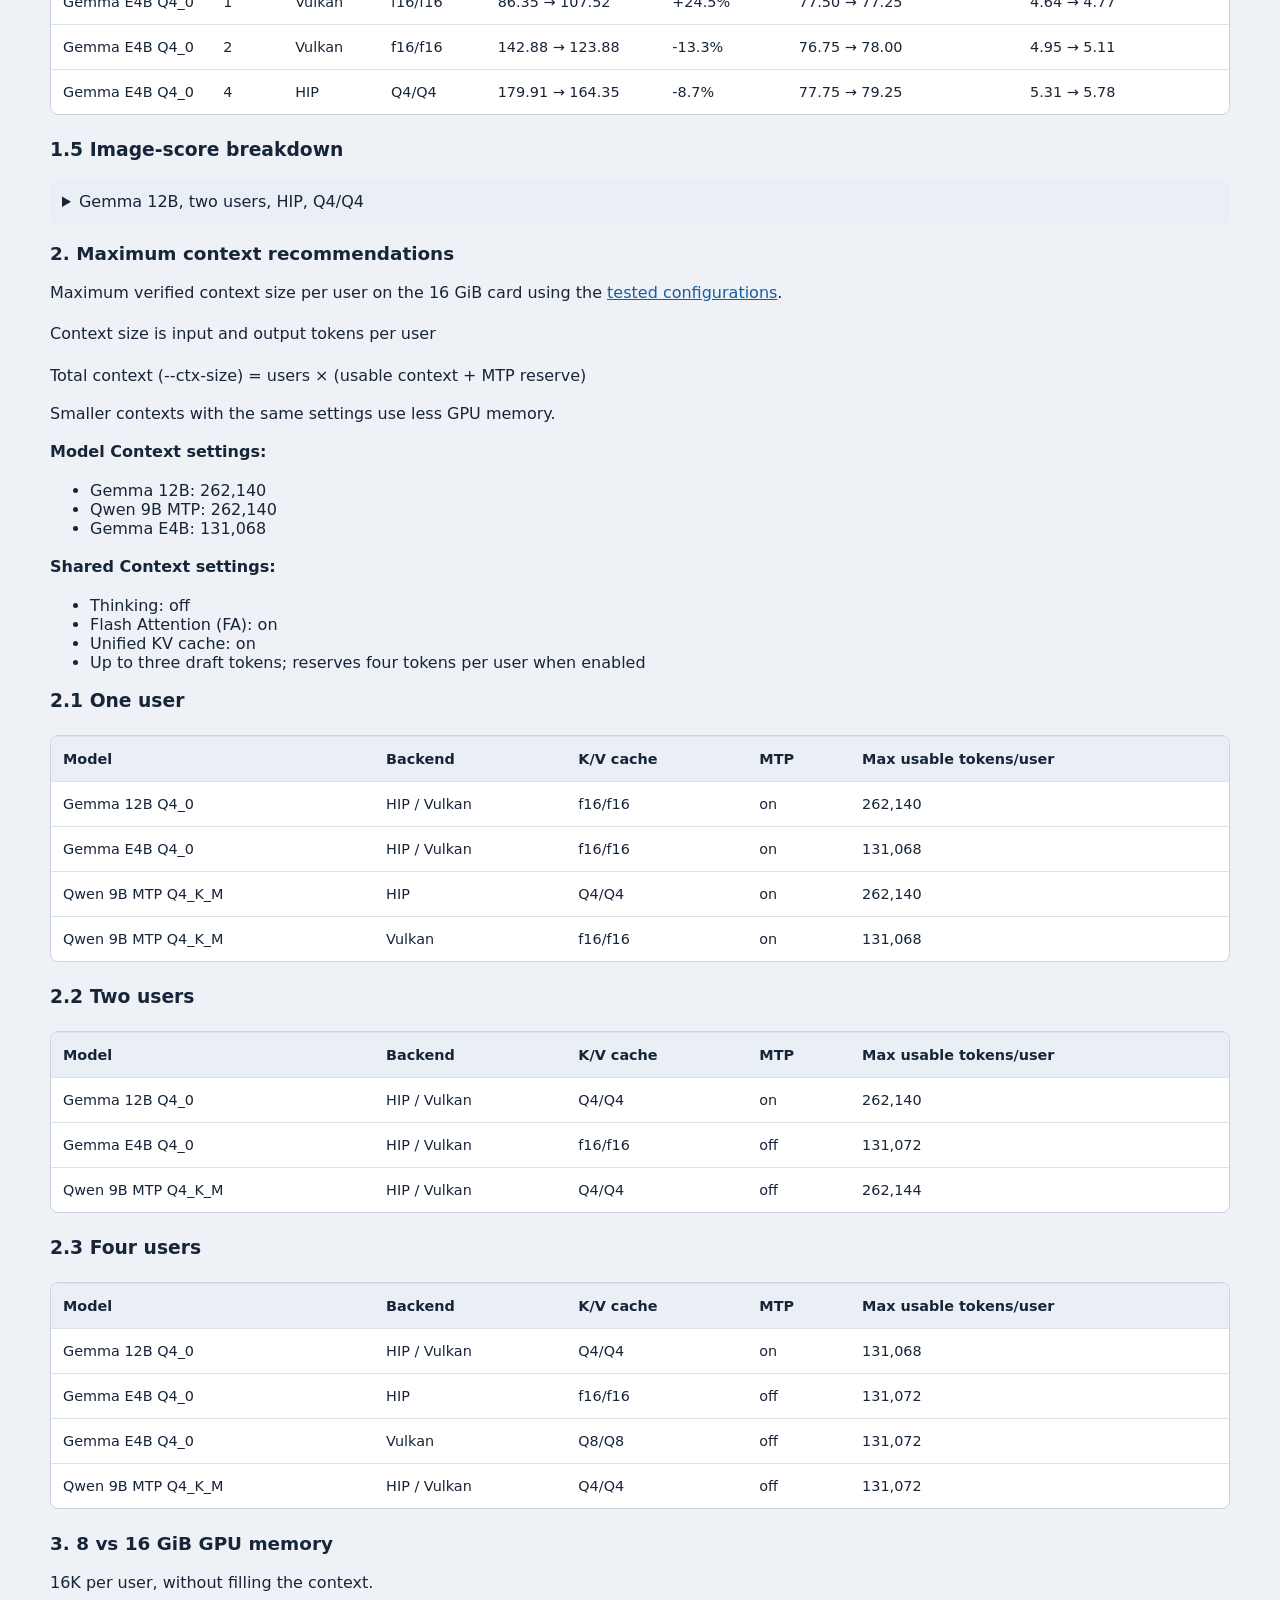
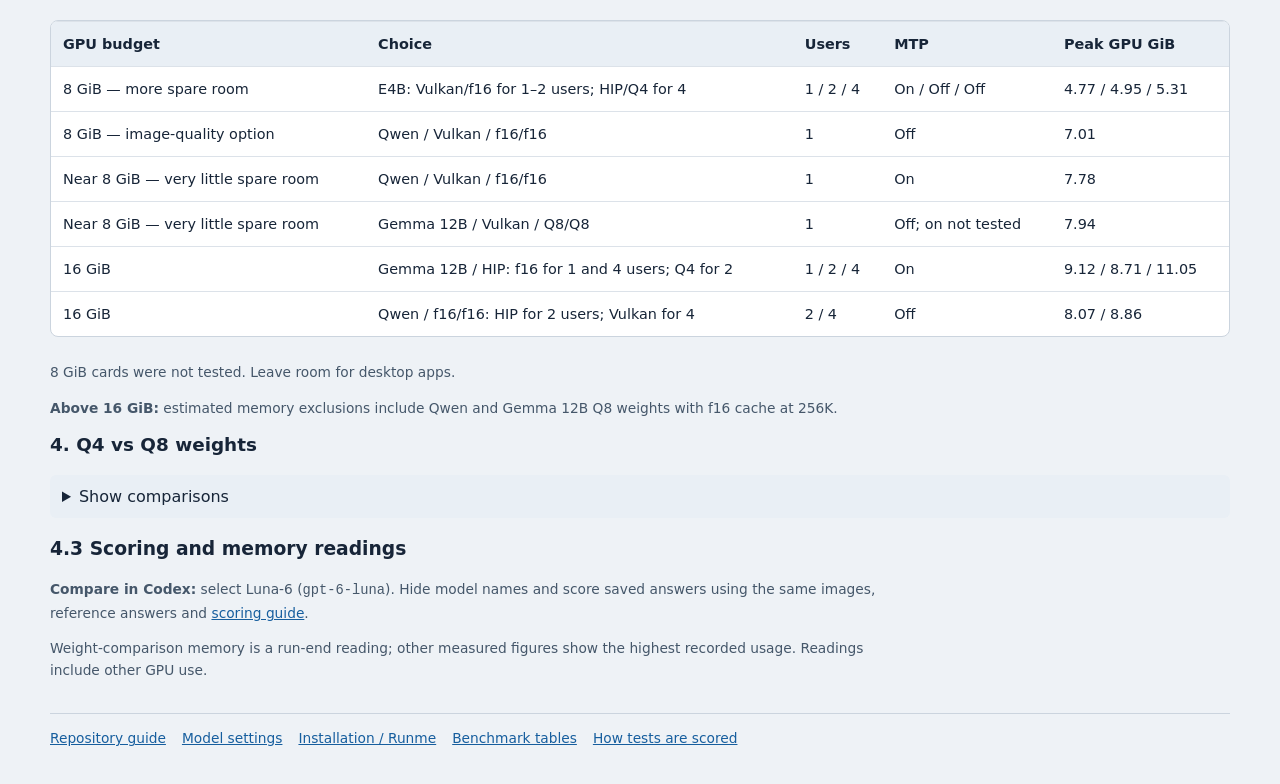
==== commit bc218a9f: "feat(evaluation): complete MTP capacity results and simplify reports" ====
--- a/reports/index.html
+++ b/reports/index.html
@@ -9,40 +9,56 @@
 <body><main>
 <nav class="report-nav" aria-label="Reports"><a href="index.html" aria-current="page">Recommendations</a><a href="report.html">Model tests</a><a href="mtp.html">MTP and users</a></nav>
 <h1>Choose a model for your home GPU</h1>
-<p>Measured on an RX 6900 XT with 16 GiB GPU memory. Start with the choices below, then open the full results for detailed comparisons.</p>
+<p>Measured on an RX 6900 XT with 16 GiB GPU memory.</p>
 <!-- recommendations:start -->
 <section id="recommendations"><h2>1. Recommended profiles</h2>
-<p><strong>Shared settings:</strong> 16K context per user, Flash Attention (FA) on, unified KV on, thinking off and BF16 image projectors. MTP predicts up to three draft tokens; it can speed up or slow down answers.</p>
-<p><strong>Image-priority winners: Qwen for 1 user; Gemma 12B for 2 and 4 users.</strong> Winners compare the selected profiles below; speed and memory tradeoffs stay visible.</p>
-<p>Every arrow reads <strong>MTP off → on</strong>, with the same backend, cache and user count. Bold values show the recommended state. Speed change = (on ÷ off − 1) × 100. Positive is faster; negative is slower. Total t/s includes prompt time and is shared across users.</p>
-<p class="small">Quality is the mean of four image-description scores against Luna-6, not overall accuracy. Small score differences do not prove a repeatable advantage. Memory is the sampled GPU peak.</p>
+<p><strong>Shared settings:</strong></p>
+<ul>
+<li>Context: 16K per user</li>
+<li>Flash Attention (FA): on</li>
+<li>Unified KV cache: on</li>
+<li>Thinking: off</li>
+<li>Image projectors: BF16</li>
+<li>MTP: up to three draft tokens when enabled</li>
+</ul>
+<p><strong>Set MTP ON for:</strong></p>
+<ul>
+<li>Gemma 12B/HIP: 1, 2 and 4 users</li>
+<li> Qwen and E4B: 1 user</li>
+</ul>
+<p><strong>Set MTP OFF for:</strong></p>
+<ul>
+<li>Qwen and E4B: 2 or 4 users</li>
+</ul>
+<p>The tables compare <strong>MTP off → on</strong>: + means faster answers, and − means slower answers.</p>
 <h3>1.1 One user</h3>
-<div class="table-wrap"><table><thead><tr><th>Model</th><th>Backend</th><th>K/V cache</th><th>Use MTP</th><th>Total t/s off → on</th><th>Speed change</th><th>Image quality % off → on</th><th>Peak GPU GiB off → on</th><th>Choice</th></tr></thead><tbody>
-<tr><td>Qwen 9B Q4_K_M</td><td>Vulkan</td><td>f16/f16</td><td><strong>On</strong></td><td>59.53 → <strong>67.40</strong></td><td>+13.2%</td><td>94.00 → <strong>97.25</strong></td><td>7.01 → <strong>7.78</strong></td><td><strong>Image-priority winner</strong></td></tr>
-<tr><td>Gemma 12B Q4_0</td><td>HIP</td><td>f16/f16</td><td><strong>On</strong></td><td>42.93 → <strong>70.01</strong></td><td>+63.1%</td><td>92.50 → <strong>92.75</strong></td><td>8.71 → <strong>9.12</strong></td><td>Speed winner</td></tr>
+<div class="table-wrap"><table><thead><tr><th>Model</th><th>Backend</th><th>K/V cache</th><th>Speed t/s off → on</th><th>MTP change</th><th>Image quality % off → on</th><th>Peak GPU GiB off → on</th></tr></thead><tbody>
+<tr><td>Qwen 9B Q4_K_M</td><td>Vulkan</td><td>f16/f16</td><td>59.53 → 67.40</td><td>+13.2%</td><td>94.00 → 97.25</td><td>7.01 → 7.78</td></tr>
+<tr><td>Gemma 12B Q4_0</td><td>HIP</td><td>f16/f16</td><td>42.93 → 70.01</td><td>+63.1%</td><td>92.50 → 92.75</td><td>8.71 → 9.12</td></tr>
 </tbody></table></div>
+<p><strong>Image quality winner:</strong> Qwen. <strong>Speed winner:</strong> Gemma 12B.</p>
 <h3>1.2 Two users</h3>
-<div class="table-wrap"><table><thead><tr><th>Model</th><th>Backend</th><th>K/V cache</th><th>Use MTP</th><th>Total t/s off → on</th><th>Speed change</th><th>Image quality % off → on</th><th>Peak GPU GiB off → on</th><th>Choice</th></tr></thead><tbody>
-<tr><td>Gemma 12B Q4_0</td><td>HIP</td><td>Q4/Q4</td><td><strong>On</strong></td><td>65.31 → <strong>88.82</strong></td><td>+36.0%</td><td>93.75 → <strong>99.25</strong></td><td>8.24 → <strong>8.71</strong></td><td><strong>Image-priority and speed winner</strong></td></tr>
-<tr><td>Qwen 9B Q4_K_M</td><td>HIP</td><td>f16/f16</td><td><strong>Off</strong></td><td><strong>87.49</strong> → 76.25</td><td>−12.9%</td><td><strong>97.75</strong> → 94.50</td><td><strong>8.07</strong> → 9.02</td><td>Lower memory</td></tr>
+<div class="table-wrap"><table><thead><tr><th>Model</th><th>Backend</th><th>K/V cache</th><th>Speed t/s off → on</th><th>MTP change</th><th>Image quality % off → on</th><th>Peak GPU GiB off → on</th></tr></thead><tbody>
+<tr><td>Gemma 12B Q4_0</td><td>HIP</td><td>Q4/Q4</td><td>65.31 → 88.82</td><td>+36.0%</td><td>93.75 → 99.25</td><td>8.24 → 8.71</td></tr>
+<tr><td>Qwen 9B Q4_K_M</td><td>HIP</td><td>f16/f16</td><td>87.49 → 76.25</td><td>−12.9%</td><td>97.75 → 94.50</td><td>8.07 → 9.02</td></tr>
 </tbody></table></div>
+<p><strong>Image quality and speed winner:</strong> Gemma 12B. <strong>Memory winner:</strong> Qwen.</p>
+<p class="small">Gemma 12B/HIP/f16/f16/MTP on is a faster alternative at 92.34 t/s, 97.25% and 9.77 GiB.</p>
 <h3>1.3 Four users</h3>
-<div class="table-wrap"><table><thead><tr><th>Model</th><th>Backend</th><th>K/V cache</th><th>Use MTP</th><th>Total t/s off → on</th><th>Speed change</th><th>Image quality % off → on</th><th>Peak GPU GiB off → on</th><th>Choice</th></tr></thead><tbody>
-<tr><td>Gemma 12B Q4_0</td><td>HIP</td><td>f16/f16</td><td><strong>On</strong></td><td>103.73 → <strong>117.42</strong></td><td>+13.2%</td><td>97.50 → <strong>96.75</strong></td><td>10.53 → <strong>11.05</strong></td><td><strong>Image-priority winner</strong></td></tr>
-<tr><td>Qwen 9B Q4_K_M</td><td>Vulkan</td><td>f16/f16</td><td><strong>Off</strong></td><td><strong>132.22</strong> → 81.65</td><td>−38.2%</td><td><strong>94.50</strong> → 93.00</td><td><strong>8.86</strong> → 10.27</td><td>Speed and memory winner</td></tr>
+<div class="table-wrap"><table><thead><tr><th>Model</th><th>Backend</th><th>K/V cache</th><th>Speed t/s off → on</th><th>MTP change</th><th>Image quality % off → on</th><th>Peak GPU GiB off → on</th></tr></thead><tbody>
+<tr><td>Gemma 12B Q4_0</td><td>HIP</td><td>f16/f16</td><td>103.73 → 117.42</td><td>+13.2%</td><td>97.50 → 96.75</td><td>10.53 → 11.05</td></tr>
+<tr><td>Qwen 9B Q4_K_M</td><td>Vulkan</td><td>f16/f16</td><td>132.22 → 81.65</td><td>−38.2%</td><td>94.50 → 93.00</td><td>8.86 → 10.27</td></tr>
 </tbody></table></div>
-<p class="small">Two-user Gemma 12B/HIP/f16/f16/MTP on is a faster alternative at 92.34 t/s, 97.25% and 9.77 GiB.</p>
+<p><strong>Image quality winner:</strong> Gemma 12B. <strong>Speed and memory winner:</strong> Qwen.</p>
 <h3>1.4 Other measured profiles</h3>
-<p>E4B saves memory and generates faster, with lower image scores. Gemma 12B/Vulkan/Q8/Q8 matches Qwen’s one-user image score but is slower; its MTP-on case was not tested.</p>
-<div class="table-wrap"><table><thead><tr><th>Model</th><th>Users</th><th>Backend</th><th>K/V cache</th><th>Off t/s</th><th>On t/s</th><th>MTP change</th><th>Image quality % off → on</th><th>Peak GPU GiB off → on</th></tr></thead><tbody>
-<tr><td>Gemma 12B Q4_0</td><td>1</td><td>Vulkan</td><td>Q8/Q8</td><td>41.43</td><td>Not tested</td><td>—</td><td>97.25 → —</td><td>7.94 → —</td></tr>
-<tr><td>Gemma E4B Q4_0</td><td>1</td><td>Vulkan</td><td>f16/f16</td><td>86.35</td><td>107.52</td><td>+24.5%</td><td>77.50 → 77.25</td><td>4.64 → 4.77</td></tr>
-<tr><td>Gemma E4B Q4_0</td><td>2</td><td>Vulkan</td><td>f16/f16</td><td>142.88</td><td>123.88</td><td>-13.3%</td><td>76.75 → 78.00</td><td>4.95 → 5.11</td></tr>
-<tr><td>Gemma E4B Q4_0</td><td>4</td><td>HIP</td><td>Q4/Q4</td><td>179.91</td><td>164.35</td><td>-8.7%</td><td>77.75 → 79.25</td><td>5.31 → 5.78</td></tr>
+<div class="table-wrap"><table><thead><tr><th>Model</th><th>Users</th><th>Backend</th><th>K/V cache</th><th>Speed t/s off → on</th><th>MTP change</th><th>Image quality % off → on</th><th>Peak GPU GiB off → on</th></tr></thead><tbody>
+<tr><td>Gemma 12B Q4_0</td><td>1</td><td>Vulkan</td><td>Q8/Q8</td><td>41.43 → Not tested</td><td>—</td><td>97.25 → —</td><td>7.94 → —</td></tr>
+<tr><td>Gemma E4B Q4_0</td><td>1</td><td>Vulkan</td><td>f16/f16</td><td>86.35 → 107.52</td><td>+24.5%</td><td>77.50 → 77.25</td><td>4.64 → 4.77</td></tr>
+<tr><td>Gemma E4B Q4_0</td><td>2</td><td>Vulkan</td><td>f16/f16</td><td>142.88 → 123.88</td><td>-13.3%</td><td>76.75 → 78.00</td><td>4.95 → 5.11</td></tr>
+<tr><td>Gemma E4B Q4_0</td><td>4</td><td>HIP</td><td>Q4/Q4</td><td>179.91 → 164.35</td><td>-8.7%</td><td>77.75 → 79.25</td><td>5.31 → 5.78</td></tr>
 </tbody></table></div>
 <h3>1.5 Image-score breakdown</h3>
-<details><summary>Gemma 12B, two users: 93.75% → 99.25%</summary>
-<p>With HIP and Q4/Q4 cache, the improvement came from Great Wall and Singapore, not Titanic.</p>
+<details><summary>Gemma 12B, two users, HIP, Q4/Q4</summary>
 <div class="table-wrap"><table><thead><tr><th>Image</th><th>MTP off</th><th>MTP on</th><th>Change</th></tr></thead><tbody>
 <tr><td>Great Wall</td><td>86</td><td>99</td><td>+13 points</td></tr>
 <tr><td>Singapore</td><td>89</td><td>98</td><td>+9 points</td></tr>
@@ -50,24 +66,51 @@
 <tr><td>Pizza</td><td>100</td><td>100</td><td>No change</td></tr>
 <tr><th>Mean</th><td>93.75</td><td><strong>99.25</strong></td><td>+5.50 points</td></tr>
 </tbody></table></div>
-<p>The MTP-on answer avoided unsupported Great Wall claims and included Singapore’s ArtScience Museum. These are saved Luna-6 judgements from one answer per image.</p>
+<p>MTP on removed unsupported Great Wall claims and named Singapore’s ArtScience Museum.</p>
 </details>
-<h2>2. Context and memory</h2>
-<h3 id="context-limits">2.1 Full-context limits</h3>
-<p><strong>No 4 × 256K result is established.</strong> The 1/2/4-user speed and image tests allocated 16,384 tokens per user: 16,384 / 32,768 / 65,536 total. Their requests did not fill those allocations. Full-cache thresholds for 2 or 4 users, or with MTP on, remain unknown.</p>
-<p>The six full-context checks used <strong>one user, MTP off and f16/f16 cache</strong>. A pass processed context minus 128 input tokens and generated 128 tokens without dropping input or shifting context.</p>
-<div class="table-wrap"><table><thead><tr><th>Model</th><th>Backend</th><th>Largest full-context pass</th><th>Practical context</th></tr></thead><tbody>
-<tr><td>Gemma E4B Q4_0</td><td>HIP</td><td>131,072 (128K)</td><td>131,072</td></tr>
-<tr><td>Gemma E4B Q4_0</td><td>Vulkan</td><td>131,072 (128K)</td><td>131,072</td></tr>
-<tr><td>Gemma 12B Q4_0</td><td>HIP</td><td>262,144 (256K)</td><td>262,144</td></tr>
-<tr><td>Gemma 12B Q4_0</td><td>Vulkan</td><td>262,144 (256K)</td><td>262,144</td></tr>
-<tr><td>Qwen 9B MTP-GGUF Q4_K_M</td><td>HIP</td><td>262,144 (256K)</td><td>249,856 (244K)</td></tr>
-<tr><td>Qwen 9B MTP-GGUF Q4_K_M</td><td>Vulkan</td><td>Not established</td><td>Not established</td></tr>
+<h2 id="context-limits">2. Maximum context recommendations</h2>
+<p>Maximum verified context size per user on the 16 GiB card
+using the <a href="mtp.html#context-limits">tested configurations</a>.</br>
+<p>Context size is input and output tokens per user<p>
+<p>Total context (--ctx-size) = users × (usable context + MTP reserve)</p>
+</p> Smaller contexts with the same settings use less GPU memory.</p>
+<p><strong>Model Context settings:</strong></p>
+<ul>
+<li>Gemma 12B: 262,140</li>
+<li>Qwen 9B MTP: 262,140</li>
+<li>Gemma E4B: 131,068</li>
+</ul>
+<p><strong>Shared Context settings:</strong></p>
+<ul>
+<li>Thinking: off</li>
+<li>Flash Attention (FA): on</li>
+<li>Unified KV cache: on</li>
+<li>Up to three draft tokens; reserves four tokens per user when enabled</li>
+</ul>
+
+
+<h3>2.1 One user</h3>
+<div class="table-wrap"><table><thead><tr><th>Model</th><th>Backend</th><th>K/V cache</th><th>MTP</th><th>Max usable tokens/user</th></tr></thead><tbody>
+<tr><td>Gemma 12B Q4_0</td><td>HIP / Vulkan</td><td>f16/f16</td><td>on</td><td>262,140</td></tr>
+<tr><td>Gemma E4B Q4_0</td><td>HIP / Vulkan</td><td>f16/f16</td><td>on</td><td>131,068</td></tr>
+<tr><td>Qwen 9B MTP Q4_K_M</td><td>HIP</td><td>Q4/Q4</td><td>on</td><td>262,140</td></tr>
+<tr><td>Qwen 9B MTP Q4_K_M</td><td>Vulkan</td><td>f16/f16</td><td>on</td><td>131,068</td></tr>
 </tbody></table></div>
-<p class="small">With MTP off, allocated and usable context are equal. Practical settings left at least 512 MiB GPU memory spare during full-fill and image checks; Qwen/HIP left 525.65 MiB at 244K. E4B and Gemma 12B reached their model limits, not a proven hardware failure threshold. Qwen/Vulkan lost the device at 252K and 256K; its 16K short-request tests passed. Do not multiply the one-user limits by the number of users.</p>
-<p class="small">For MTP, four guard tokens would reduce a 16,384-token allocation to 16,380 usable tokens per user. That is the intended input/output budget, not a validated full-fill capacity. Q8/Q8 and Q4/Q4 full-context thresholds are not established by these six checks.</p>
-<h3>2.2 8 vs 16 GiB GPU memory</h3>
-<p>At 16K per user, MTP uses extra memory. Turning it off can make room for other apps; the paired measurements are in section 1.</p>
+<h3>2.2 Two users</h3>
+<div class="table-wrap"><table><thead><tr><th>Model</th><th>Backend</th><th>K/V cache</th><th>MTP</th><th>Max usable tokens/user</th></tr></thead><tbody>
+<tr><td>Gemma 12B Q4_0</td><td>HIP / Vulkan</td><td>Q4/Q4</td><td>on</td><td>262,140</td></tr>
+<tr><td>Gemma E4B Q4_0</td><td>HIP / Vulkan</td><td>f16/f16</td><td>off</td><td>131,072</td></tr>
+<tr><td>Qwen 9B MTP Q4_K_M</td><td>HIP / Vulkan</td><td>Q4/Q4</td><td>off</td><td>262,144</td></tr>
+</tbody></table></div>
+<h3>2.3 Four users</h3>
+<div class="table-wrap"><table><thead><tr><th>Model</th><th>Backend</th><th>K/V cache</th><th>MTP</th><th>Max usable tokens/user</th></tr></thead><tbody>
+<tr><td>Gemma 12B Q4_0</td><td>HIP / Vulkan</td><td>Q4/Q4</td><td>on</td><td>131,068</td></tr>
+<tr><td>Gemma E4B Q4_0</td><td>HIP</td><td>f16/f16</td><td>off</td><td>131,072</td></tr>
+<tr><td>Gemma E4B Q4_0</td><td>Vulkan</td><td>Q8/Q8</td><td>off</td><td>131,072</td></tr>
+<tr><td>Qwen 9B MTP Q4_K_M</td><td>HIP / Vulkan</td><td>Q4/Q4</td><td>off</td><td>131,072</td></tr>
+</tbody></table></div>
+<h2>3. 8 vs 16 GiB GPU memory</h2>
+<p>16K per user, without filling the context.</p>
 <div class="table-wrap"><table><thead><tr><th>GPU budget</th><th>Choice</th><th>Users</th><th>MTP</th><th>Peak GPU GiB</th></tr></thead><tbody>
 <tr><td>8 GiB — more spare room</td><td>E4B: Vulkan/f16 for 1–2 users; HIP/Q4 for 4</td><td>1 / 2 / 4</td><td>On / Off / Off</td><td>4.77 / 4.95 / 5.31</td></tr>
 <tr><td>8 GiB — image-quality option</td><td>Qwen / Vulkan / f16/f16</td><td>1</td><td>Off</td><td>7.01</td></tr>
@@ -76,15 +119,15 @@
 <tr><td>16 GiB</td><td>Gemma 12B / HIP: f16 for 1 and 4 users; Q4 for 2</td><td>1 / 2 / 4</td><td>On</td><td>9.12 / 8.71 / 11.05</td></tr>
 <tr><td>16 GiB</td><td>Qwen / f16/f16: HIP for 2 users; Vulkan for 4</td><td>2 / 4</td><td>Off</td><td>8.07 / 8.86</td></tr>
 </tbody></table></div>
-<p class="small">All measurements used a 16 GiB card. Below 8 GiB does not establish a pass on an 8 GiB card. Qwen/MTP on leaves only about 225 MiB of an 8 GiB budget; Gemma 12B/Vulkan leaves about 61 MiB. Choose the lower-memory option when sharing the GPU with a desktop. These are GPU readings, not system RAM requirements or fully filled-context peaks.</p>
-<p class="small"><strong>Above 16 GiB:</strong> configurations estimated to exceed the card’s memory were excluded. Q8 weights with f16 cache at 256K for Qwen and Gemma 12B are among those exclusions; they are not MTP capacity results.</p>
+<p class="small">8 GiB cards were not tested. Leave room for desktop apps.</p>
+<p class="small"><strong>Above 16 GiB:</strong> estimated memory exclusions include Qwen and Gemma 12B Q8 weights with f16 cache at 256K.</p>
 </section>
 <!-- recommendations:end -->
-<h2>3. Q4 vs Q8 weights</h2>
-<details><summary>Show weight and maximum-context comparisons</summary><p>Single-user weight comparisons use MTP off and separate llama-bench prompt/answer timings. Their scores and memory snapshots are separate from the server throughput and peak memory above.</p><article aria-labelledby="quant-quality"><h3 id="quant-quality">3.1 Image quality</h3>
-<p>Q8 offers no consistent image-quality advantage in these tests. For Qwen, use <strong>Q4_K_M with Vulkan, f16/f16 cache and Flash Attention on.</strong></p></article>
-<p>Additional memory-saving result: Qwen Q4_K_M/Vulkan with Q4/Q4 cache used 6.63 GiB and scored 97.75%. This was measured on a 16 GiB card.</p>
-<p><strong>Reading the tables:</strong> pp512 is prompt-reading speed; tg128 is answer-generation speed, in tokens (pieces of text) per second. Higher is faster. VRAM is GPU memory.</p>
+<h2>4. Q4 vs Q8 weights</h2>
+<details><summary>Show comparisons</summary><p>One user, MTP off.</p><article aria-labelledby="quant-quality"><h3 id="quant-quality">4.1 Image quality</h3>
+<p>Q8 offers no consistent image-quality advantage in these tests.</p></article>
+<p>Qwen Q4_K_M/Vulkan with Q4/Q4 cache used 6.63 GiB and scored 97.75%.</p>
+<p><strong>llama-bench:</strong> pp512 = prompt-reading speed; tg128 = answer speed, both in tokens per second. VRAM = GPU memory.</p>
 <div class="table-wrap"><table><caption>HIP / Vulkan, FA on, 16K per user</caption><thead><tr><th>Model / weights</th><th>K/V cache</th><th>Image quality %</th><th>pp512 (t/s)</th><th>tg128 (t/s)</th><th>VRAM snapshot GiB</th></tr></thead><tbody>
 <tr><th>Gemma 4 E4B Q4_0</th><td>f16/f16</td><td class="num">84.25 / 83.00</td><td class="num">3436.03 / 3325.99</td><td class="num">93.10 / 108.29</td><td class="num">4.99 / 4.64</td></tr>
 <tr><th>Gemma 4 E4B Q8_0</th><td>q4_0/q4_0</td><td class="num">82.50 / 82.25</td><td class="num">3293.96 / 2530.29</td><td class="num">61.10 / 73.29</td><td class="num">6.62 / 6.31</td></tr>
@@ -93,8 +136,8 @@
 <tr><th>Qwen3.5-9B Q4_K_M</th><td>f16/f16</td><td class="num">92.75 / 98.75</td><td class="num">1546.50 / 1537.75</td><td class="num">68.18 / 75.00</td><td class="num">7.33 / 7.00</td></tr>
 <tr><th>Qwen3.5-9B Q8_0</th><td>q4_0/q4_0</td><td class="num">96.50 / 96.25</td><td class="num">2020.57 / 1584.19</td><td class="num">45.51 / 49.92</td><td class="num">10.08 / 9.74</td></tr>
 </tbody></table></div>
-<h3>3.2 Maximum context</h3>
-<div class="table-wrap"><table><caption>Q8 weights, Q4/Q4 cache, FA on</caption><thead><tr><th>Model</th><th>Backend</th><th>Context</th><th>Capacity</th><th>Peak VRAM GiB</th><th>Image quality %</th><th>Prompt reading (s)</th><th>Generation at limit (t/s)</th></tr></thead><tbody>
+<h3>4.2 Maximum context</h3>
+<div class="table-wrap"><table><caption>Q8 weights, Q4/Q4 cache, FA on</caption><thead><tr><th>Model</th><th>Backend</th><th>Context</th><th>Capacity</th><th>Measured VRAM GiB</th><th>Image quality %</th><th>Prompt reading (s)</th><th>Generation at limit (t/s)</th></tr></thead><tbody>
 <tr><th>Gemma 4 E4B</th><td>hip</td><td>131,072</td><td>passed</td><td>7.85</td><td>82.50</td><td>121.51</td><td>26.57</td></tr>
 <tr><th>Gemma 4 E4B</th><td>vulkan</td><td>131,072</td><td>passed</td><td>7.08</td><td>82.25</td><td>173.29</td><td>47.50</td></tr>
 <tr><th>Qwen3.5-9B</th><td>hip</td><td>262,144</td><td>passed</td><td>14.08</td><td>96.50</td><td>1220.29</td><td>12.14</td></tr>
@@ -102,17 +145,16 @@
 <tr><th>Gemma 4 12B</th><td>hip</td><td>262,144</td><td>passed</td><td>15.08</td><td>97.25</td><td>923.41</td><td>15.03</td></tr>
 <tr><th>Gemma 4 12B</th><td>vulkan</td><td>262,144</td><td>not passed</td><td>14.39</td><td>99.25</td><td>—</td><td>—</td></tr>
 </tbody></table></div>
-<p>A capacity pass means the model read a full prompt of repeated text and generated 128 tokens without dropping input. This checks memory and execution, not understanding of long conversations. Images were checked before filling the context.</p>
+<p>Images were checked before the full-text fill and 128-token answer. Long-conversation quality was not tested.</p>
 <ul>
-<li><strong>E4B Q8 at 128K:</strong> Vulkan/Q4 uses less memory and generates faster; HIP/Q4 reads the prompt faster. Both still make image-description mistakes.</li>
-<li><strong>Qwen Q8 at 256K:</strong> use Vulkan/Q4 for faster prompt reading and answers.</li>
-<li><strong>Gemma 12B Q8 at 256K:</strong> use HIP/Q4. Vulkan/Q4 answered image questions but failed near 229K tokens.</li>
+<li><strong>E4B:</strong> Vulkan for faster answers; HIP for faster prompt reading</li>
+<li><strong>Qwen:</strong> Vulkan</li>
+<li><strong>Gemma 12B:</strong> HIP; Vulkan failed near 229K tokens</li>
 </ul>
-<p><strong>Other failures:</strong> Gemma 12B/HIP with Q8 cache ran out of memory on images. Vulkan with Q8 cache failed near 155K tokens for Qwen and 115K for Gemma 12B. Qwen/HIP with Q8 cache passed with only about 12 MiB free; use Q4 cache for more space.</p>
+<p><strong>Q8 cache:</strong> Gemma 12B/HIP ran out of memory on images. Vulkan failed near 155K tokens for Qwen and 115K for Gemma 12B. Qwen/HIP passed with only about 12 MiB free.</p>
 </details>
-<h3>3.3 Scoring and memory readings</h3>
-<p class="small"><strong>Compare in Codex:</strong> select Luna-6 (<code>gpt-6-luna</code>). Hide model names and score saved answers using the same images, reference answers and <a href="../evaluation/README.md#image-description-quality">scoring guide</a>. Identical answers use the same score.</p>
-<p class="small">Weight-comparison memory is a run-end snapshot; MTP and maximum-context memory are sampled peaks. Readings include other GPU use. Model download size differs from memory use.</p>
-<p class="small">Maximum-context tests also used system RAM: E4B 7.69–7.84 GiB, Qwen 9.05–9.17 GiB, Gemma 12B 12.01–12.16 GiB. Allow extra for the operating system and other apps. Detailed RAM readings are in the <a href="report.html">full report</a>.</p>
+<h3>4.3 Scoring and memory readings</h3>
+<p class="small"><strong>Compare in Codex:</strong> select Luna-6 (<code>gpt-6-luna</code>). Hide model names and score saved answers using the same images, reference answers and <a href="../evaluation/README.md#image-description-quality">scoring guide</a>.</p>
+<p class="small">Weight-comparison memory is a run-end reading; other measured figures show the highest recorded usage. Readings include other GPU use.</p>
 <footer class="doc-links"><a href="../README.md">Repository guide</a><a href="../MODELS.md">Model settings</a><a href="../llama.md">Installation / Runme</a><a href="../BENCHMARK.md">Benchmark tables</a><a href="../evaluation/README.md">How tests are scored</a></footer>
 </main></body></html>
--- a/reports/style.css
+++ b/reports/style.css
@@ -31,7 +31,7 @@
 label { display: grid; gap: 5px; }
 select, input, button { background: white; color: inherit; border: 1px solid #cbd4de; border-radius: 5px; padding: 8px; }
 button { cursor: pointer; align-self: end; }
-.grid { display: grid; grid-template-columns: minmax(0, 2fr) minmax(300px, 1fr); gap: 20px; }
+.grid { display: grid; grid-template-columns: minmax(0, 1fr); gap: 20px; }
 .scroll { overflow: auto; max-height: 65vh; }
 .scroll th { position: sticky; top: 0; }
 .model-report tbody tr { cursor: pointer; }
@@ -44,7 +44,6 @@
 .pending { color: #735b10; }
 code { overflow-wrap: anywhere; }
 @media (max-width: 950px) {
-  .grid { grid-template-columns: 1fr; }
   main { padding: 24px 12px; }
   .controls { position: static; }
 }
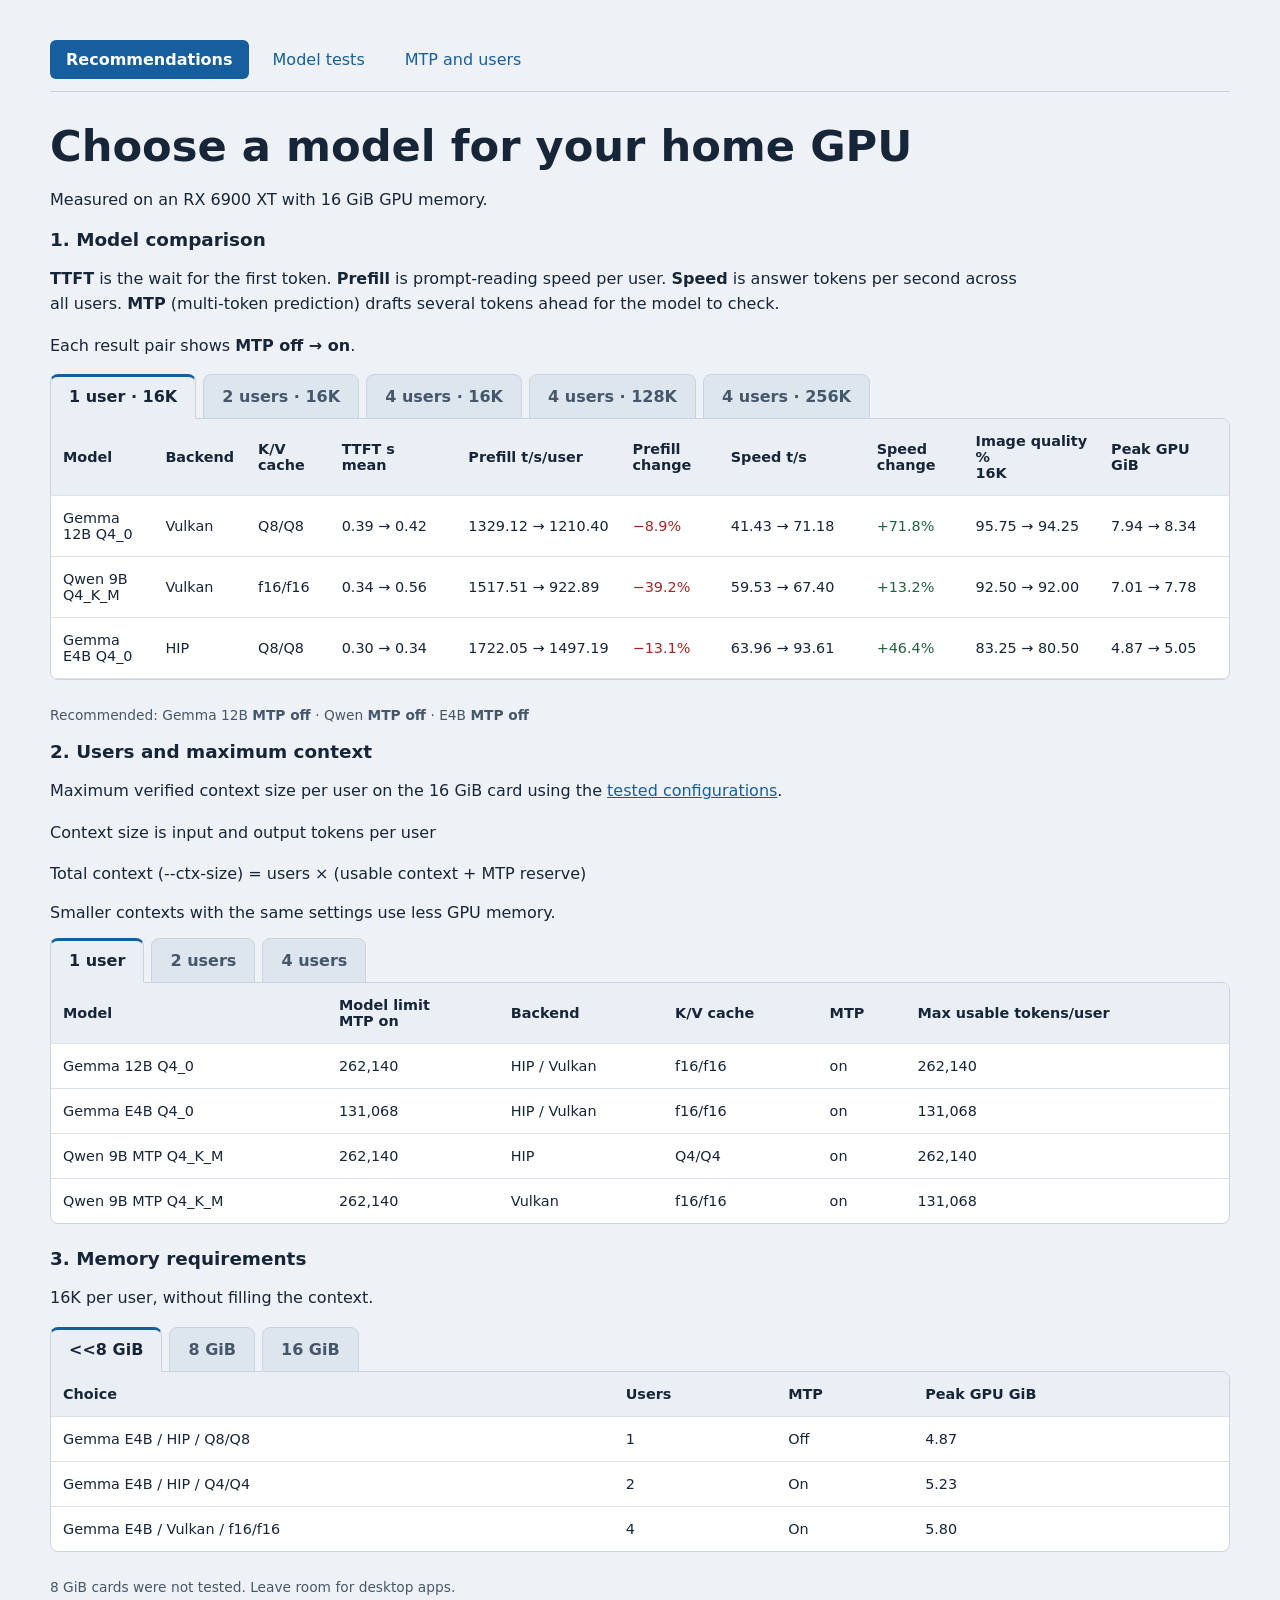
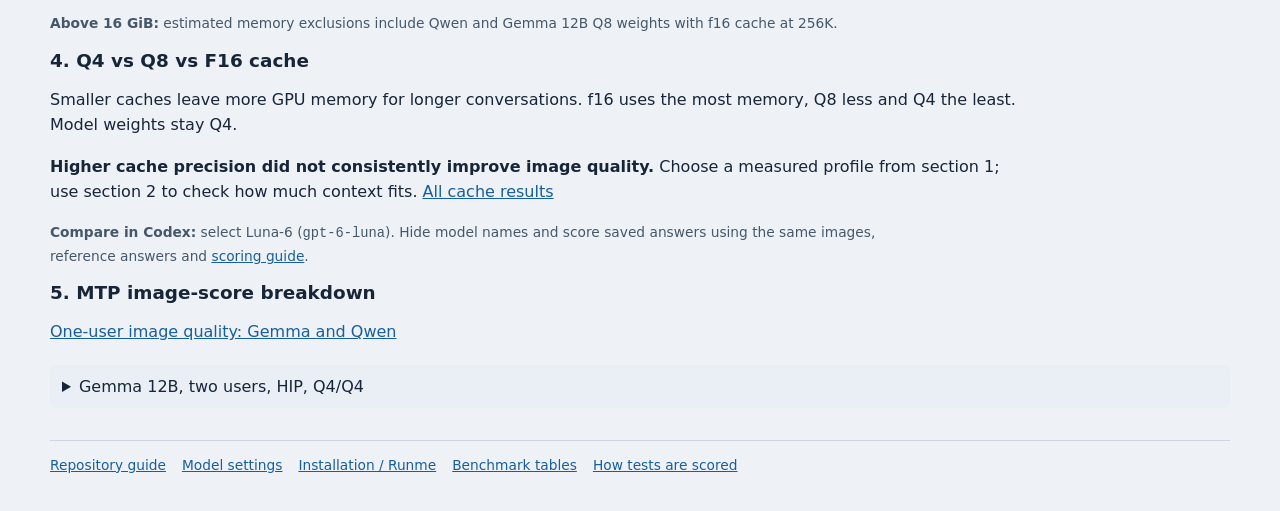
==== commit 664d554e: "feat(llama): add MTP profiles and cached-context evaluation" ====
--- a/reports/index.html
+++ b/reports/index.html
@@ -3,7 +3,7 @@
 <head>
 <meta charset="utf-8">
 <meta name="viewport" content="width=device-width,initial-scale=1">
-<title>AMD AI Ops — model evidence</title>
+<title>AMD AI Ops: model evidence</title>
 <link rel="stylesheet" href="style.css">
 </head>
 <body><main>
@@ -11,150 +11,144 @@
 <h1>Choose a model for your home GPU</h1>
 <p>Measured on an RX 6900 XT with 16 GiB GPU memory.</p>
 <!-- recommendations:start -->
-<section id="recommendations"><h2>1. Recommended profiles</h2>
-<p><strong>Shared settings:</strong></p>
-<ul>
-<li>Context: 16K per user</li>
-<li>Flash Attention (FA): on</li>
-<li>Unified KV cache: on</li>
-<li>Thinking: off</li>
-<li>Image projectors: BF16</li>
-<li>MTP: up to three draft tokens when enabled</li>
-</ul>
-<p><strong>Set MTP ON for:</strong></p>
-<ul>
-<li>Gemma 12B/HIP: 1, 2 and 4 users</li>
-<li> Qwen and E4B: 1 user</li>
-</ul>
-<p><strong>Set MTP OFF for:</strong></p>
-<ul>
-<li>Qwen and E4B: 2 or 4 users</li>
-</ul>
-<p>The tables compare <strong>MTP off → on</strong>: + means faster answers, and − means slower answers.</p>
-<h3>1.1 One user</h3>
-<div class="table-wrap"><table><thead><tr><th>Model</th><th>Backend</th><th>K/V cache</th><th>Speed t/s off → on</th><th>MTP change</th><th>Image quality % off → on</th><th>Peak GPU GiB off → on</th></tr></thead><tbody>
-<tr><td>Qwen 9B Q4_K_M</td><td>Vulkan</td><td>f16/f16</td><td>59.53 → 67.40</td><td>+13.2%</td><td>94.00 → 97.25</td><td>7.01 → 7.78</td></tr>
-<tr><td>Gemma 12B Q4_0</td><td>HIP</td><td>f16/f16</td><td>42.93 → 70.01</td><td>+63.1%</td><td>92.50 → 92.75</td><td>8.71 → 9.12</td></tr>
-</tbody></table></div>
-<p><strong>Image quality winner:</strong> Qwen. <strong>Speed winner:</strong> Gemma 12B.</p>
-<h3>1.2 Two users</h3>
-<div class="table-wrap"><table><thead><tr><th>Model</th><th>Backend</th><th>K/V cache</th><th>Speed t/s off → on</th><th>MTP change</th><th>Image quality % off → on</th><th>Peak GPU GiB off → on</th></tr></thead><tbody>
-<tr><td>Gemma 12B Q4_0</td><td>HIP</td><td>Q4/Q4</td><td>65.31 → 88.82</td><td>+36.0%</td><td>93.75 → 99.25</td><td>8.24 → 8.71</td></tr>
-<tr><td>Qwen 9B Q4_K_M</td><td>HIP</td><td>f16/f16</td><td>87.49 → 76.25</td><td>−12.9%</td><td>97.75 → 94.50</td><td>8.07 → 9.02</td></tr>
-</tbody></table></div>
-<p><strong>Image quality and speed winner:</strong> Gemma 12B. <strong>Memory winner:</strong> Qwen.</p>
-<p class="small">Gemma 12B/HIP/f16/f16/MTP on is a faster alternative at 92.34 t/s, 97.25% and 9.77 GiB.</p>
-<h3>1.3 Four users</h3>
-<div class="table-wrap"><table><thead><tr><th>Model</th><th>Backend</th><th>K/V cache</th><th>Speed t/s off → on</th><th>MTP change</th><th>Image quality % off → on</th><th>Peak GPU GiB off → on</th></tr></thead><tbody>
-<tr><td>Gemma 12B Q4_0</td><td>HIP</td><td>f16/f16</td><td>103.73 → 117.42</td><td>+13.2%</td><td>97.50 → 96.75</td><td>10.53 → 11.05</td></tr>
-<tr><td>Qwen 9B Q4_K_M</td><td>Vulkan</td><td>f16/f16</td><td>132.22 → 81.65</td><td>−38.2%</td><td>94.50 → 93.00</td><td>8.86 → 10.27</td></tr>
-</tbody></table></div>
-<p><strong>Image quality winner:</strong> Gemma 12B. <strong>Speed and memory winner:</strong> Qwen.</p>
-<h3>1.4 Other measured profiles</h3>
-<div class="table-wrap"><table><thead><tr><th>Model</th><th>Users</th><th>Backend</th><th>K/V cache</th><th>Speed t/s off → on</th><th>MTP change</th><th>Image quality % off → on</th><th>Peak GPU GiB off → on</th></tr></thead><tbody>
-<tr><td>Gemma 12B Q4_0</td><td>1</td><td>Vulkan</td><td>Q8/Q8</td><td>41.43 → Not tested</td><td>—</td><td>97.25 → —</td><td>7.94 → —</td></tr>
-<tr><td>Gemma E4B Q4_0</td><td>1</td><td>Vulkan</td><td>f16/f16</td><td>86.35 → 107.52</td><td>+24.5%</td><td>77.50 → 77.25</td><td>4.64 → 4.77</td></tr>
-<tr><td>Gemma E4B Q4_0</td><td>2</td><td>Vulkan</td><td>f16/f16</td><td>142.88 → 123.88</td><td>-13.3%</td><td>76.75 → 78.00</td><td>4.95 → 5.11</td></tr>
-<tr><td>Gemma E4B Q4_0</td><td>4</td><td>HIP</td><td>Q4/Q4</td><td>179.91 → 164.35</td><td>-8.7%</td><td>77.75 → 79.25</td><td>5.31 → 5.78</td></tr>
-</tbody></table></div>
-<h3>1.5 Image-score breakdown</h3>
-<details><summary>Gemma 12B, two users, HIP, Q4/Q4</summary>
-<div class="table-wrap"><table><thead><tr><th>Image</th><th>MTP off</th><th>MTP on</th><th>Change</th></tr></thead><tbody>
-<tr><td>Great Wall</td><td>86</td><td>99</td><td>+13 points</td></tr>
-<tr><td>Singapore</td><td>89</td><td>98</td><td>+9 points</td></tr>
-<tr><td>Titanic</td><td>100</td><td>100</td><td>No change</td></tr>
-<tr><td>Pizza</td><td>100</td><td>100</td><td>No change</td></tr>
-<tr><th>Mean</th><td>93.75</td><td><strong>99.25</strong></td><td>+5.50 points</td></tr>
-</tbody></table></div>
-<p>MTP on removed unsupported Great Wall claims and named Singapore’s ArtScience Museum.</p>
-</details>
-<h2 id="context-limits">2. Maximum context recommendations</h2>
+<section id="recommendations"><h2 id="profile-comparison">1. Model comparison</h2>
+<p><strong>TTFT</strong> is the wait for the first token. <strong>Prefill</strong> is prompt-reading speed per user. <strong>Speed</strong> is answer tokens per second across all users. <strong>MTP</strong> (multi-token prediction) drafts several tokens ahead for the model to check.</p>
+<p>Each result pair shows <strong>MTP off → on</strong>.</p>
+<div class="profile-tabs" role="group" aria-labelledby="profile-comparison">
+<input class="profile-tab" type="radio" name="profile" id="profile-one" checked>
+<label for="profile-one">1 user · 16K</label>
+<input class="profile-tab" type="radio" name="profile" id="profile-two">
+<label for="profile-two">2 users · 16K</label>
+<input class="profile-tab" type="radio" name="profile" id="profile-four">
+<label for="profile-four">4 users · 16K</label>
+<input class="profile-tab" type="radio" name="profile" id="profile-four-full">
+<label for="profile-four-full">4 users · 128K</label>
+<input class="profile-tab" type="radio" name="profile" id="profile-four-256">
+<label for="profile-four-256">4 users · 256K</label>
+<div class="table-wrap"><table><thead>
+<tr><th>Model</th><th>Backend</th><th>K/V cache</th><th>TTFT s mean</th><th>Prefill t/s/user</th><th>Prefill change</th><th>Speed t/s</th><th>Speed change</th><th>Image quality %<br>16K</th><th>Peak GPU GiB</th></tr>
+</thead>
+<tbody class="profile-rows profile-one">
+<tr><td>Gemma 12B Q4_0</td><td>Vulkan</td><td>Q8/Q8</td><td class="num">0.39 → 0.42</td><td class="num">1329.12 → 1210.40</td><td class="num change-negative">−8.9%</td><td class="num">41.43 → 71.18</td><td class="num change-positive">+71.8%</td><td class="num">95.75 → 94.25</td><td class="num">7.94 → 8.34</td></tr>
+<tr><td>Qwen 9B Q4_K_M</td><td>Vulkan</td><td>f16/f16</td><td class="num">0.34 → 0.56</td><td class="num">1517.51 → 922.89</td><td class="num change-negative">−39.2%</td><td class="num">59.53 → 67.40</td><td class="num change-positive">+13.2%</td><td class="num">92.50 → 92.00</td><td class="num">7.01 → 7.78</td></tr>
+<tr><td>Gemma E4B Q4_0</td><td>HIP</td><td>Q8/Q8</td><td class="num">0.30 → 0.34</td><td class="num">1722.05 → 1497.19</td><td class="num change-negative">−13.1%</td><td class="num">63.96 → 93.61</td><td class="num change-positive">+46.4%</td><td class="num">83.25 → 80.50</td><td class="num">4.87 → 5.05</td></tr>
+</tbody>
+<tbody class="profile-rows profile-two">
+<tr><td>Gemma 12B Q4_0</td><td>HIP</td><td>f16/f16</td><td class="num">0.76 → 0.80</td><td class="num">672.45 → 765.45</td><td class="num change-positive">+13.8%</td><td class="num">71.85 → 92.34</td><td class="num change-positive">+28.5%</td><td class="num">96.50 → 98.00</td><td class="num">9.33 → 9.77</td></tr>
+<tr><td>Qwen 9B Q4_K_M</td><td>HIP</td><td>f16/f16</td><td class="num">0.75 → 0.95</td><td class="num">845.88 → 816.49</td><td class="num change-negative">−3.5%</td><td class="num">87.49 → 76.25</td><td class="num change-negative">−12.9%</td><td class="num">95.50 → 94.00</td><td class="num">8.07 → 9.02</td></tr>
+<tr><td>Gemma E4B Q4_0</td><td>HIP</td><td>Q4/Q4</td><td class="num">0.47 → 0.53</td><td class="num">1089.09 → 1231.84</td><td class="num change-positive">+13.1%</td><td class="num">109.53 → 136.22</td><td class="num change-positive">+24.4%</td><td class="num">83.25 → 83.25</td><td class="num">4.96 → 5.23</td></tr>
+</tbody>
+<tbody class="profile-rows profile-four">
+<tr><td>Gemma 12B Q4_0</td><td>HIP</td><td>f16/f16</td><td class="num">1.62 → 1.64</td><td class="num">317.10 → 373.46</td><td class="num change-positive">+17.8%</td><td class="num">103.73 → 117.42</td><td class="num change-positive">+13.2%</td><td class="num">97.75 → 97.00</td><td class="num">10.53 → 11.05</td></tr>
+<tr><td>Qwen 9B Q4_K_M</td><td>HIP</td><td>f16/f16</td><td class="num">1.43 → 1.51</td><td class="num">358.51 → 555.36</td><td class="num change-positive">+54.9%</td><td class="num">127.61 → 100.18</td><td class="num change-negative">−21.5%</td><td class="num">94.50 → 93.25</td><td class="num">9.29 → 10.73</td></tr>
+<tr><td>Gemma E4B Q4_0</td><td>Vulkan</td><td>f16/f16</td><td class="num">0.56 → 0.63</td><td class="num">1096.73 → 1127.03</td><td class="num change-positive">+2.8%</td><td class="num">182.25 → 134.49</td><td class="num change-negative">−26.2%</td><td class="num">80.25 → 83.25</td><td class="num">5.56 → 5.80</td></tr>
+</tbody>
+<tbody class="profile-rows profile-four-full">
+<tr><td>Gemma 12B Q4_0</td><td>HIP</td><td>Q4/Q4</td><td class="num">Pending</td><td class="num">Pending</td><td class="num">Pending</td><td class="num">Pending</td><td class="num">Pending</td><td class="num">97.25 → 96.25</td><td class="num">12.36 → 14.82</td></tr>
+<tr><td>Qwen 9B Q4_K_M</td><td>HIP</td><td>Q4/Q4</td><td class="num">Pending → Fail</td><td class="num">Pending → Fail</td><td class="num">Pending</td><td class="num">Pending → Fail</td><td class="num">Pending</td><td class="num">94.25 → 93.50</td><td class="num">15.23 → <span class="failed">Fail</span></td></tr>
+<tr><td>Gemma E4B Q4_0</td><td>HIP</td><td>f16/f16</td><td class="num">Pending</td><td class="num">Pending</td><td class="num">Pending</td><td class="num">Pending</td><td class="num">Pending</td><td class="num">80.50 → 80.50</td><td class="num">13.89 → 15.14</td></tr>
+</tbody>
+<tbody class="profile-rows profile-four-256">
+<tr><td>Gemma 12B Q4_0</td><td>HIP</td><td>Q4/Q4</td><td class="num">Fail</td><td class="num">Fail</td><td class="num">Fail</td><td class="num">Fail</td><td class="num">Fail</td><td class="num">97.25 → 96.25</td><td class="num"><span class="failed">Fail</span></td></tr>
+<tr><td>Qwen 9B Q4_K_M</td><td>HIP</td><td>Q4/Q4</td><td class="num">Fail</td><td class="num">Fail</td><td class="num">Fail</td><td class="num">Fail</td><td class="num">Fail</td><td class="num">94.25 → 93.50</td><td class="num"><span class="failed">Fail</span></td></tr>
+</tbody>
+</table></div>
+<div class="profile-notes profile-one">
+<p class="small">Recommended: Gemma 12B <strong>MTP off</strong> · Qwen <strong>MTP off</strong> · E4B <strong>MTP off</strong></p>
+</div>
+<div class="profile-notes profile-two">
+<p class="small">Recommended: Gemma 12B <strong>MTP on</strong> · Qwen <strong>MTP off</strong> · E4B <strong>MTP on</strong></p>
+</div>
+<div class="profile-notes profile-four">
+<p class="small">Recommended: Gemma 12B <strong>MTP off</strong> · Qwen <strong>MTP off</strong> · E4B <strong>MTP on</strong></p>
+</div>
+<div class="profile-notes profile-four-full">
+<p class="small">All three models passed the cached-text short checks. 128K timing is pending. <a href="mtp.html#context-limits">Details and capacity results</a></p>
+</div>
+<div class="profile-notes profile-four-256">
+<p class="small">Both models failed with MTP off and MTP on. Use <strong>128K per user</strong></p>
+</div>
+</div>
+<h2 id="context-limits">2. Users and maximum context</h2>
 <p>Maximum verified context size per user on the 16 GiB card
 using the <a href="mtp.html#context-limits">tested configurations</a>.</br>
 <p>Context size is input and output tokens per user<p>
 <p>Total context (--ctx-size) = users × (usable context + MTP reserve)</p>
 </p> Smaller contexts with the same settings use less GPU memory.</p>
-<p><strong>Model Context settings:</strong></p>
-<ul>
-<li>Gemma 12B: 262,140</li>
-<li>Qwen 9B MTP: 262,140</li>
-<li>Gemma E4B: 131,068</li>
-</ul>
-<p><strong>Shared Context settings:</strong></p>
-<ul>
-<li>Thinking: off</li>
-<li>Flash Attention (FA): on</li>
-<li>Unified KV cache: on</li>
-<li>Up to three draft tokens; reserves four tokens per user when enabled</li>
-</ul>
-
-
-<h3>2.1 One user</h3>
-<div class="table-wrap"><table><thead><tr><th>Model</th><th>Backend</th><th>K/V cache</th><th>MTP</th><th>Max usable tokens/user</th></tr></thead><tbody>
-<tr><td>Gemma 12B Q4_0</td><td>HIP / Vulkan</td><td>f16/f16</td><td>on</td><td>262,140</td></tr>
-<tr><td>Gemma E4B Q4_0</td><td>HIP / Vulkan</td><td>f16/f16</td><td>on</td><td>131,068</td></tr>
-<tr><td>Qwen 9B MTP Q4_K_M</td><td>HIP</td><td>Q4/Q4</td><td>on</td><td>262,140</td></tr>
-<tr><td>Qwen 9B MTP Q4_K_M</td><td>Vulkan</td><td>f16/f16</td><td>on</td><td>131,068</td></tr>
+<div class="profile-tabs" role="group" aria-labelledby="context-limits">
+<input class="profile-tab" type="radio" name="context-profile" id="context-one" checked>
+<label for="context-one">1 user</label>
+<input class="profile-tab" type="radio" name="context-profile" id="context-two">
+<label for="context-two">2 users</label>
+<input class="profile-tab" type="radio" name="context-profile" id="context-four">
+<label for="context-four" id="four-user-context">4 users</label>
+<div class="table-wrap"><table><thead>
+<tr><th>Model</th><th>Model limit<br>MTP on</th><th>Backend</th><th>K/V cache</th><th>MTP</th><th>Max usable tokens/user</th></tr>
+</thead>
+<tbody class="profile-rows context-one">
+<tr><td>Gemma 12B Q4_0</td><td>262,140</td><td>HIP / Vulkan</td><td>f16/f16</td><td>on</td><td>262,140</td></tr>
+<tr><td>Gemma E4B Q4_0</td><td>131,068</td><td>HIP / Vulkan</td><td>f16/f16</td><td>on</td><td>131,068</td></tr>
+<tr><td>Qwen 9B MTP Q4_K_M</td><td>262,140</td><td>HIP</td><td>Q4/Q4</td><td>on</td><td>262,140</td></tr>
+<tr><td>Qwen 9B MTP Q4_K_M</td><td>262,140</td><td>Vulkan</td><td>f16/f16</td><td>on</td><td>131,068</td></tr>
+</tbody>
+<tbody class="profile-rows context-two">
+<tr><td>Gemma 12B Q4_0</td><td>262,140</td><td>HIP / Vulkan</td><td>Q4/Q4</td><td>on</td><td>262,140</td></tr>
+<tr><td>Gemma E4B Q4_0</td><td>131,068</td><td>HIP / Vulkan</td><td>f16/f16</td><td>off</td><td>131,072</td></tr>
+<tr><td>Qwen 9B MTP Q4_K_M</td><td>262,140</td><td>HIP / Vulkan</td><td>Q4/Q4</td><td>off</td><td>262,144</td></tr>
+</tbody>
+<tbody class="profile-rows context-four">
+<tr><td>Gemma 12B Q4_0</td><td>262,140</td><td>HIP / Vulkan</td><td>Q4/Q4</td><td>on</td><td>131,068</td></tr>
+<tr><td>Gemma E4B Q4_0</td><td>131,068</td><td>HIP</td><td>f16/f16</td><td>off</td><td>131,072</td></tr>
+<tr><td>Gemma E4B Q4_0</td><td>131,068</td><td>Vulkan</td><td>Q8/Q8</td><td>off</td><td>131,072</td></tr>
+<tr><td>Qwen 9B MTP Q4_K_M</td><td>262,140</td><td>HIP / Vulkan</td><td>Q4/Q4</td><td>off</td><td>131,072</td></tr>
+</tbody>
+</table></div>
+</div>
+<h2 id="memory-requirements">3. Memory requirements</h2>
+<p>16K per user, without filling the context.</p>
+<div class="profile-tabs" role="group" aria-labelledby="memory-requirements">
+<input class="profile-tab" type="radio" name="memory-profile" id="memory-small" checked>
+<label for="memory-small">&lt;&lt;8 GiB</label>
+<input class="profile-tab" type="radio" name="memory-profile" id="memory-eight">
+<label for="memory-eight">8 GiB</label>
+<input class="profile-tab" type="radio" name="memory-profile" id="memory-sixteen">
+<label for="memory-sixteen">16 GiB</label>
+<div class="table-wrap"><table><thead><tr><th>Choice</th><th>Users</th><th>MTP</th><th>Peak GPU GiB</th></tr></thead>
+<tbody class="profile-rows memory-small">
+<tr><td>Gemma E4B / HIP / Q8/Q8</td><td>1</td><td>Off</td><td>4.87</td></tr>
+<tr><td>Gemma E4B / HIP / Q4/Q4</td><td>2</td><td>On</td><td>5.23</td></tr>
+<tr><td>Gemma E4B / Vulkan / f16/f16</td><td>4</td><td>On</td><td>5.80</td></tr>
+</tbody>
+<tbody class="profile-rows memory-eight">
+<tr><td>Qwen / Vulkan / f16/f16</td><td>1</td><td>Off</td><td>7.01</td></tr>
+<tr><td>Qwen / Vulkan / f16/f16</td><td>1</td><td>On</td><td>7.78</td></tr>
+<tr><td>Gemma 12B / Vulkan / Q8/Q8</td><td>1</td><td>Off</td><td>7.94</td></tr>
+</tbody>
+<tbody class="profile-rows memory-sixteen">
+<tr><td>Gemma 12B / HIP / f16/f16</td><td>2</td><td>On</td><td>9.77</td></tr>
+<tr><td>Gemma 12B / HIP / f16/f16</td><td>4</td><td>Off</td><td>10.53</td></tr>
+<tr><td>Qwen / HIP / f16/f16</td><td>2</td><td>Off</td><td>8.07</td></tr>
+<tr><td>Qwen / HIP / f16/f16</td><td>4</td><td>Off</td><td>9.29</td></tr>
 </tbody></table></div>
-<h3>2.2 Two users</h3>
-<div class="table-wrap"><table><thead><tr><th>Model</th><th>Backend</th><th>K/V cache</th><th>MTP</th><th>Max usable tokens/user</th></tr></thead><tbody>
-<tr><td>Gemma 12B Q4_0</td><td>HIP / Vulkan</td><td>Q4/Q4</td><td>on</td><td>262,140</td></tr>
-<tr><td>Gemma E4B Q4_0</td><td>HIP / Vulkan</td><td>f16/f16</td><td>off</td><td>131,072</td></tr>
-<tr><td>Qwen 9B MTP Q4_K_M</td><td>HIP / Vulkan</td><td>Q4/Q4</td><td>off</td><td>262,144</td></tr>
-</tbody></table></div>
-<h3>2.3 Four users</h3>
-<div class="table-wrap"><table><thead><tr><th>Model</th><th>Backend</th><th>K/V cache</th><th>MTP</th><th>Max usable tokens/user</th></tr></thead><tbody>
-<tr><td>Gemma 12B Q4_0</td><td>HIP / Vulkan</td><td>Q4/Q4</td><td>on</td><td>131,068</td></tr>
-<tr><td>Gemma E4B Q4_0</td><td>HIP</td><td>f16/f16</td><td>off</td><td>131,072</td></tr>
-<tr><td>Gemma E4B Q4_0</td><td>Vulkan</td><td>Q8/Q8</td><td>off</td><td>131,072</td></tr>
-<tr><td>Qwen 9B MTP Q4_K_M</td><td>HIP / Vulkan</td><td>Q4/Q4</td><td>off</td><td>131,072</td></tr>
-</tbody></table></div>
-<h2>3. 8 vs 16 GiB GPU memory</h2>
-<p>16K per user, without filling the context.</p>
-<div class="table-wrap"><table><thead><tr><th>GPU budget</th><th>Choice</th><th>Users</th><th>MTP</th><th>Peak GPU GiB</th></tr></thead><tbody>
-<tr><td>8 GiB — more spare room</td><td>E4B: Vulkan/f16 for 1–2 users; HIP/Q4 for 4</td><td>1 / 2 / 4</td><td>On / Off / Off</td><td>4.77 / 4.95 / 5.31</td></tr>
-<tr><td>8 GiB — image-quality option</td><td>Qwen / Vulkan / f16/f16</td><td>1</td><td>Off</td><td>7.01</td></tr>
-<tr><td>Near 8 GiB — very little spare room</td><td>Qwen / Vulkan / f16/f16</td><td>1</td><td>On</td><td>7.78</td></tr>
-<tr><td>Near 8 GiB — very little spare room</td><td>Gemma 12B / Vulkan / Q8/Q8</td><td>1</td><td>Off; on not tested</td><td>7.94</td></tr>
-<tr><td>16 GiB</td><td>Gemma 12B / HIP: f16 for 1 and 4 users; Q4 for 2</td><td>1 / 2 / 4</td><td>On</td><td>9.12 / 8.71 / 11.05</td></tr>
-<tr><td>16 GiB</td><td>Qwen / f16/f16: HIP for 2 users; Vulkan for 4</td><td>2 / 4</td><td>Off</td><td>8.07 / 8.86</td></tr>
-</tbody></table></div>
+</div>
 <p class="small">8 GiB cards were not tested. Leave room for desktop apps.</p>
 <p class="small"><strong>Above 16 GiB:</strong> estimated memory exclusions include Qwen and Gemma 12B Q8 weights with f16 cache at 256K.</p>
 </section>
 <!-- recommendations:end -->
-<h2>4. Q4 vs Q8 weights</h2>
-<details><summary>Show comparisons</summary><p>One user, MTP off.</p><article aria-labelledby="quant-quality"><h3 id="quant-quality">4.1 Image quality</h3>
-<p>Q8 offers no consistent image-quality advantage in these tests.</p></article>
-<p>Qwen Q4_K_M/Vulkan with Q4/Q4 cache used 6.63 GiB and scored 97.75%.</p>
-<p><strong>llama-bench:</strong> pp512 = prompt-reading speed; tg128 = answer speed, both in tokens per second. VRAM = GPU memory.</p>
-<div class="table-wrap"><table><caption>HIP / Vulkan, FA on, 16K per user</caption><thead><tr><th>Model / weights</th><th>K/V cache</th><th>Image quality %</th><th>pp512 (t/s)</th><th>tg128 (t/s)</th><th>VRAM snapshot GiB</th></tr></thead><tbody>
-<tr><th>Gemma 4 E4B Q4_0</th><td>f16/f16</td><td class="num">84.25 / 83.00</td><td class="num">3436.03 / 3325.99</td><td class="num">93.10 / 108.29</td><td class="num">4.99 / 4.64</td></tr>
-<tr><th>Gemma 4 E4B Q8_0</th><td>q4_0/q4_0</td><td class="num">82.50 / 82.25</td><td class="num">3293.96 / 2530.29</td><td class="num">61.10 / 73.29</td><td class="num">6.62 / 6.31</td></tr>
-<tr><th>Gemma 4 12B Q4_0</th><td>f16/f16</td><td class="num">98.50 / 97.25</td><td class="num">1442.66 / 1374.62</td><td class="num">51.71 / 54.91</td><td class="num">8.65 / 8.38</td></tr>
-<tr><th>Gemma 4 12B Q8_0</th><td>q4_0/q4_0</td><td class="num">97.25 / 99.25</td><td class="num">1337.11 / 1074.20</td><td class="num">30.64 / 33.66</td><td class="num">13.05 / 12.76</td></tr>
-<tr><th>Qwen3.5-9B Q4_K_M</th><td>f16/f16</td><td class="num">92.75 / 98.75</td><td class="num">1546.50 / 1537.75</td><td class="num">68.18 / 75.00</td><td class="num">7.33 / 7.00</td></tr>
-<tr><th>Qwen3.5-9B Q8_0</th><td>q4_0/q4_0</td><td class="num">96.50 / 96.25</td><td class="num">2020.57 / 1584.19</td><td class="num">45.51 / 49.92</td><td class="num">10.08 / 9.74</td></tr>
+<h2>4. Q4 vs Q8 vs F16 cache</h2>
+<p>Smaller caches leave more GPU memory for longer conversations. f16 uses the most memory, Q8 less and Q4 the least. Model weights stay Q4.</p>
+<p><strong>Higher cache precision did not consistently improve image quality.</strong> Choose a measured profile from section 1; use section 2 to check how much context fits. <a href="mtp.html">All cache results</a></p>
+<p class="small"><strong>Compare in Codex:</strong> select Luna-6 (<code>gpt-6-luna</code>). Hide model names and score saved answers using the same images, reference answers and <a href="../evaluation/README.md#image-description-quality">scoring guide</a>.</p>
+<h2>5. MTP image-score breakdown</h2>
+<p><a href="../BENCHMARK.md#one-user-image-quality">One-user image quality: Gemma and Qwen</a></p>
+<details><summary>Gemma 12B, two users, HIP, Q4/Q4</summary>
+<div class="table-wrap"><table><thead><tr><th>Image</th><th>MTP off</th><th>MTP on</th><th>Change</th></tr></thead><tbody>
+<tr><td>Great Wall</td><td>95</td><td>95</td><td>No change</td></tr>
+<tr><td>Singapore</td><td>95</td><td>97</td><td>+2 points</td></tr>
+<tr><td>Titanic</td><td>97</td><td>97</td><td>No change</td></tr>
+<tr><td>Pizza</td><td>99</td><td>98</td><td>−1 points</td></tr>
+<tr><th>Mean</th><td>96.50</td><td><strong>96.75</strong></td><td>+0.25 points</td></tr>
 </tbody></table></div>
-<h3>4.2 Maximum context</h3>
-<div class="table-wrap"><table><caption>Q8 weights, Q4/Q4 cache, FA on</caption><thead><tr><th>Model</th><th>Backend</th><th>Context</th><th>Capacity</th><th>Measured VRAM GiB</th><th>Image quality %</th><th>Prompt reading (s)</th><th>Generation at limit (t/s)</th></tr></thead><tbody>
-<tr><th>Gemma 4 E4B</th><td>hip</td><td>131,072</td><td>passed</td><td>7.85</td><td>82.50</td><td>121.51</td><td>26.57</td></tr>
-<tr><th>Gemma 4 E4B</th><td>vulkan</td><td>131,072</td><td>passed</td><td>7.08</td><td>82.25</td><td>173.29</td><td>47.50</td></tr>
-<tr><th>Qwen3.5-9B</th><td>hip</td><td>262,144</td><td>passed</td><td>14.08</td><td>96.50</td><td>1220.29</td><td>12.14</td></tr>
-<tr><th>Qwen3.5-9B</th><td>vulkan</td><td>262,144</td><td>passed</td><td>12.80</td><td>96.25</td><td>786.97</td><td>28.28</td></tr>
-<tr><th>Gemma 4 12B</th><td>hip</td><td>262,144</td><td>passed</td><td>15.08</td><td>97.25</td><td>923.41</td><td>15.03</td></tr>
-<tr><th>Gemma 4 12B</th><td>vulkan</td><td>262,144</td><td>not passed</td><td>14.39</td><td>99.25</td><td>—</td><td>—</td></tr>
-</tbody></table></div>
-<p>Images were checked before the full-text fill and 128-token answer. Long-conversation quality was not tested.</p>
-<ul>
-<li><strong>E4B:</strong> Vulkan for faster answers; HIP for faster prompt reading</li>
-<li><strong>Qwen:</strong> Vulkan</li>
-<li><strong>Gemma 12B:</strong> HIP; Vulkan failed near 229K tokens</li>
-</ul>
-<p><strong>Q8 cache:</strong> Gemma 12B/HIP ran out of memory on images. Vulkan failed near 155K tokens for Qwen and 115K for Gemma 12B. Qwen/HIP passed with only about 12 MiB free.</p>
 </details>
-<h3>4.3 Scoring and memory readings</h3>
-<p class="small"><strong>Compare in Codex:</strong> select Luna-6 (<code>gpt-6-luna</code>). Hide model names and score saved answers using the same images, reference answers and <a href="../evaluation/README.md#image-description-quality">scoring guide</a>.</p>
-<p class="small">Weight-comparison memory is a run-end reading; other measured figures show the highest recorded usage. Readings include other GPU use.</p>
 <footer class="doc-links"><a href="../README.md">Repository guide</a><a href="../MODELS.md">Model settings</a><a href="../llama.md">Installation / Runme</a><a href="../BENCHMARK.md">Benchmark tables</a><a href="../evaluation/README.md">How tests are scored</a></footer>
 </main></body></html>
--- a/reports/style.css
+++ b/reports/style.css
@@ -17,6 +17,33 @@
 th, td { padding: 14px 12px; border-top: 1px solid #dce2e9; text-align: left; }
 th { background: #e9eff5; }
 .num { white-space: nowrap; font-variant-numeric: tabular-nums; }
+.change-positive { color: #216341; }
+.change-negative { color: #a32622; }
+.profile-tab { position: absolute; width: 1px; height: 1px; padding: 0; margin: -1px; overflow: hidden; clip-path: inset(50%); white-space: nowrap; border: 0; }
+.profile-tabs > label { display: inline-flex; align-items: center; justify-content: center; vertical-align: bottom; padding: 12px 18px; margin: 0 2px -1px 0; border: 1px solid #cbd4de; border-radius: 8px 8px 0 0; background: #dde5ee; color: #45576a; font-weight: 650; cursor: pointer; }
+.profile-tabs > label:hover { background: #e9eff5; }
+.profile-tab:checked + label { position: relative; z-index: 1; padding-top: 10px; border-top: 3px solid #165e9e; border-bottom-color: #e9eff5; background: #e9eff5; color: #172538; }
+.profile-tab:focus-visible + label { outline: 2px solid #165e9e; outline-offset: -5px; }
+.profile-tabs > .table-wrap { margin-top: 0; border-top-left-radius: 0; }
+.profile-tabs thead th { border-top: 0; }
+.profile-tabs .profile-rows { visibility: collapse; }
+.profile-tabs .profile-notes { display: none; }
+#profile-one:checked ~ .table-wrap .profile-one,
+#profile-two:checked ~ .table-wrap .profile-two,
+#profile-four:checked ~ .table-wrap .profile-four,
+#profile-four-full:checked ~ .table-wrap .profile-four-full,
+#profile-four-256:checked ~ .table-wrap .profile-four-256,
+#context-one:checked ~ .table-wrap .context-one,
+#context-two:checked ~ .table-wrap .context-two,
+#context-four:checked ~ .table-wrap .context-four,
+#memory-small:checked ~ .table-wrap .memory-small,
+#memory-eight:checked ~ .table-wrap .memory-eight,
+#memory-sixteen:checked ~ .table-wrap .memory-sixteen { visibility: visible; }
+#profile-one:checked ~ .profile-one,
+#profile-two:checked ~ .profile-two,
+#profile-four:checked ~ .profile-four,
+#profile-four-full:checked ~ .profile-four-full,
+#profile-four-256:checked ~ .profile-four-256 { display: block; }
 .notes { display: grid; grid-template-columns: repeat(auto-fit, minmax(250px, 1fr)); gap: 16px; }
 article { background: white; padding: 8px 20px; border-radius: 8px; border: 1px solid #cbd4de; }
 .small { font-size: .86rem; color: #45576a; }
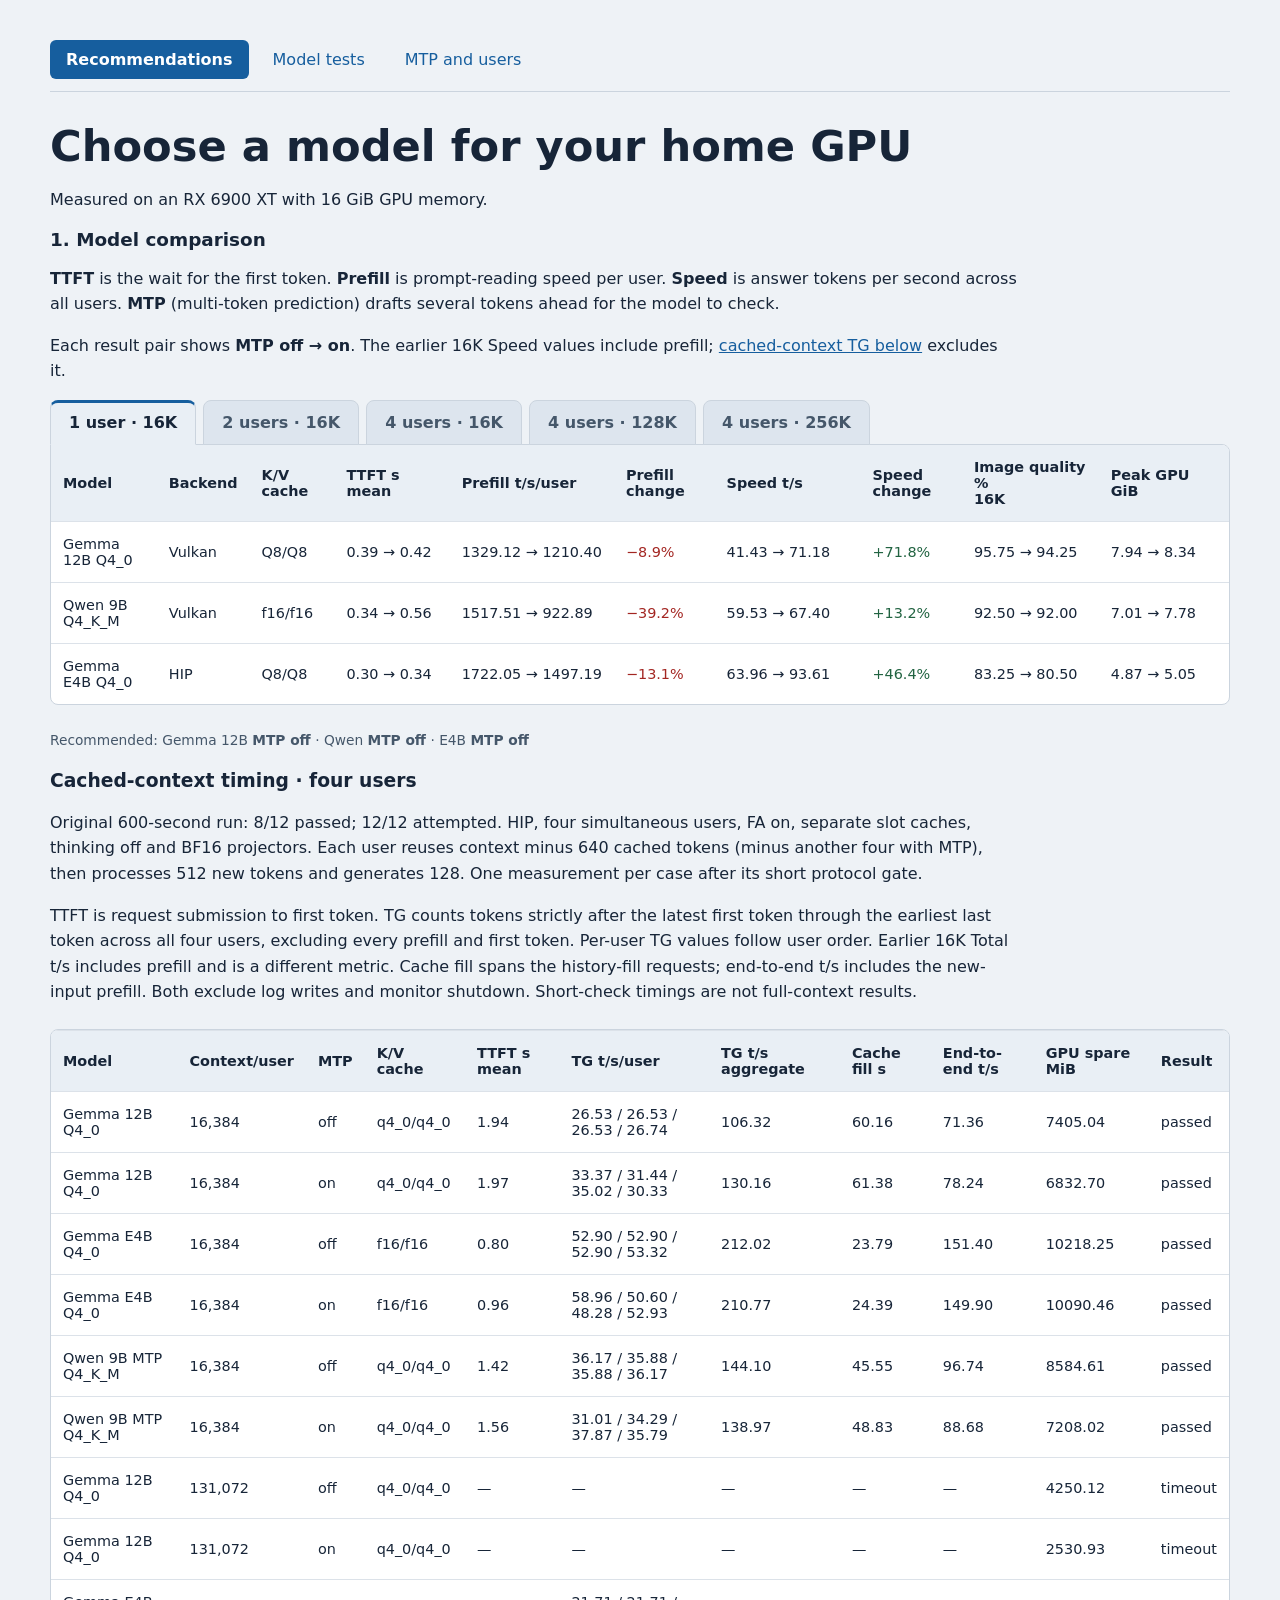
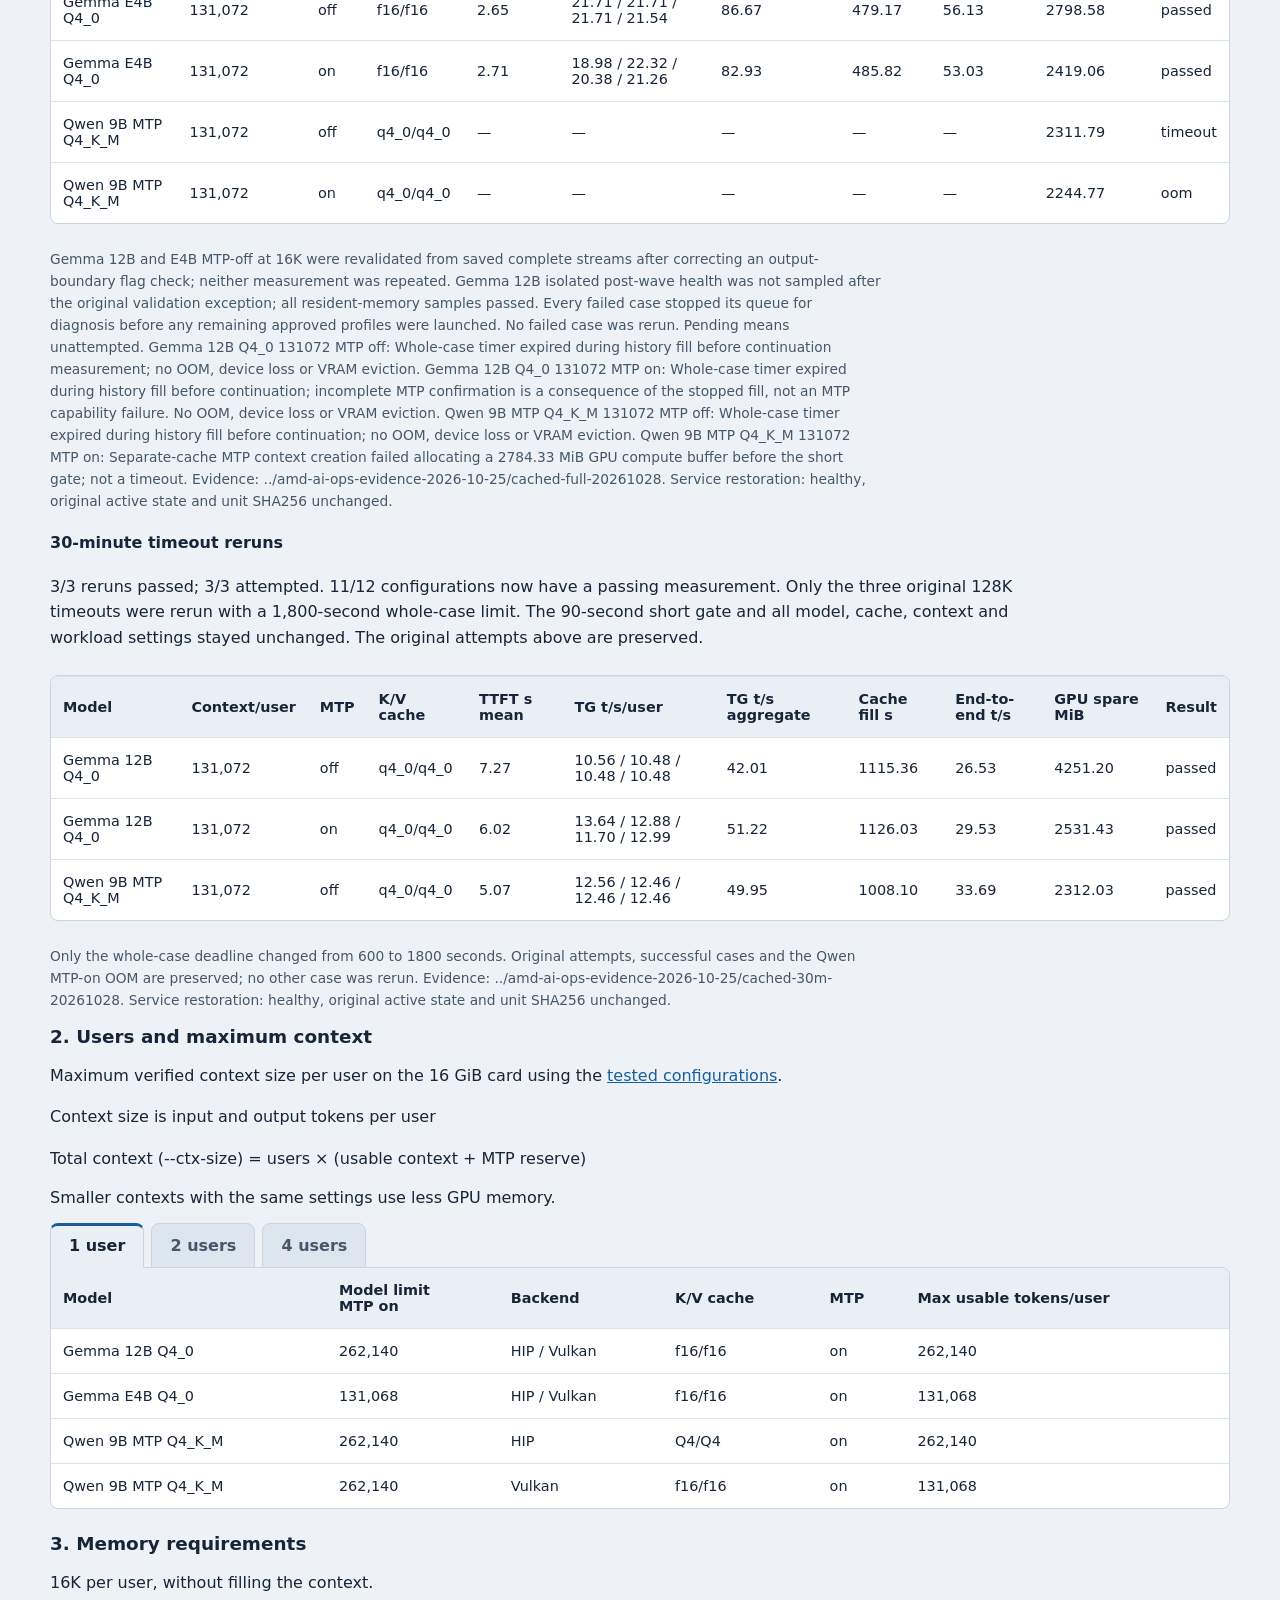
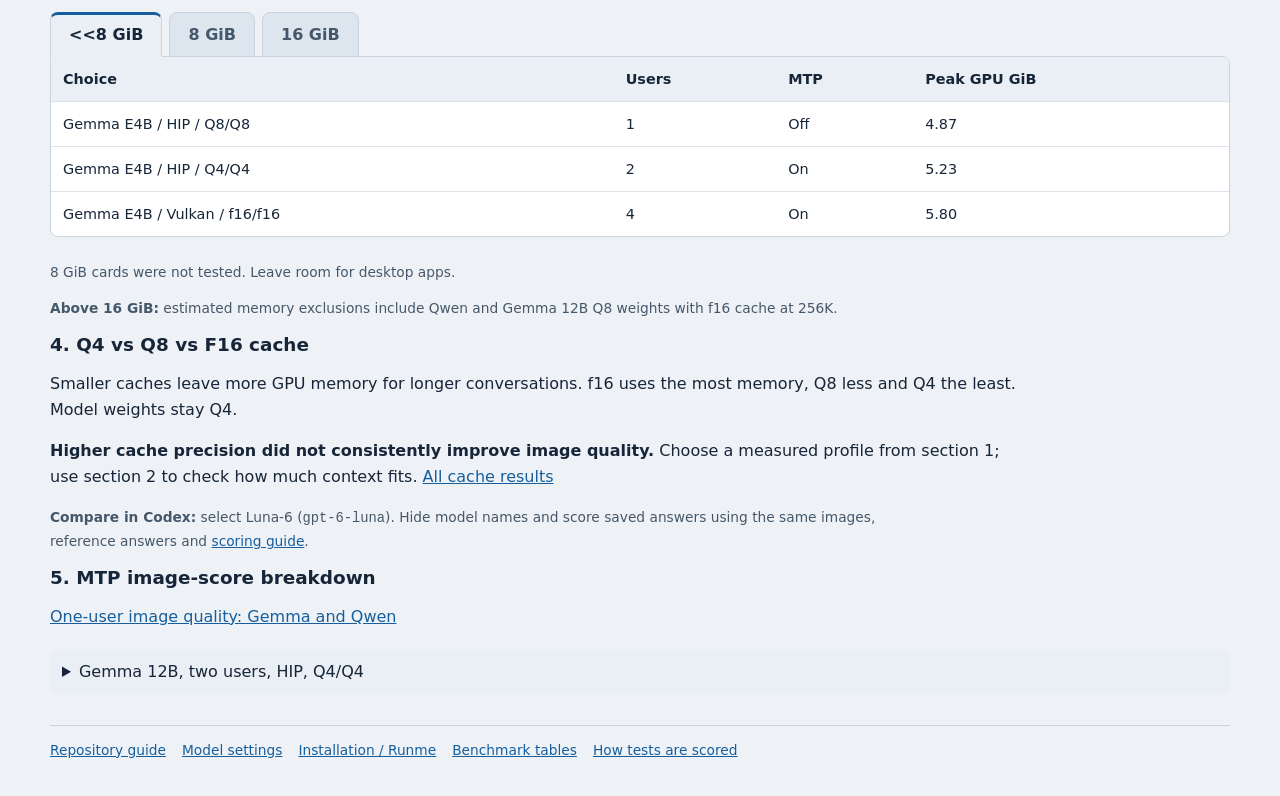
==== commit 48eafd06: "Record cached-context TTFT and generation benchmarks" ====
--- a/reports/index.html
+++ b/reports/index.html
@@ -13,7 +13,7 @@
 <!-- recommendations:start -->
 <section id="recommendations"><h2 id="profile-comparison">1. Model comparison</h2>
 <p><strong>TTFT</strong> is the wait for the first token. <strong>Prefill</strong> is prompt-reading speed per user. <strong>Speed</strong> is answer tokens per second across all users. <strong>MTP</strong> (multi-token prediction) drafts several tokens ahead for the model to check.</p>
-<p>Each result pair shows <strong>MTP off → on</strong>.</p>
+<p>Each result pair shows <strong>MTP off → on</strong>. The earlier 16K Speed values include prefill; <a href="#cached-text">cached-context TG below</a> excludes it.</p>
 <div class="profile-tabs" role="group" aria-labelledby="profile-comparison">
 <input class="profile-tab" type="radio" name="profile" id="profile-one" checked>
 <label for="profile-one">1 user · 16K</label>
@@ -44,9 +44,9 @@
 <tr><td>Gemma E4B Q4_0</td><td>Vulkan</td><td>f16/f16</td><td class="num">0.56 → 0.63</td><td class="num">1096.73 → 1127.03</td><td class="num change-positive">+2.8%</td><td class="num">182.25 → 134.49</td><td class="num change-negative">−26.2%</td><td class="num">80.25 → 83.25</td><td class="num">5.56 → 5.80</td></tr>
 </tbody>
 <tbody class="profile-rows profile-four-full">
-<tr><td>Gemma 12B Q4_0</td><td>HIP</td><td>Q4/Q4</td><td class="num">Pending</td><td class="num">Pending</td><td class="num">Pending</td><td class="num">Pending</td><td class="num">Pending</td><td class="num">97.25 → 96.25</td><td class="num">12.36 → 14.82</td></tr>
-<tr><td>Qwen 9B Q4_K_M</td><td>HIP</td><td>Q4/Q4</td><td class="num">Pending → Fail</td><td class="num">Pending → Fail</td><td class="num">Pending</td><td class="num">Pending → Fail</td><td class="num">Pending</td><td class="num">94.25 → 93.50</td><td class="num">15.23 → <span class="failed">Fail</span></td></tr>
-<tr><td>Gemma E4B Q4_0</td><td>HIP</td><td>f16/f16</td><td class="num">Pending</td><td class="num">Pending</td><td class="num">Pending</td><td class="num">Pending</td><td class="num">Pending</td><td class="num">80.50 → 80.50</td><td class="num">13.89 → 15.14</td></tr>
+<tr><td>Gemma 12B Q4_0</td><td>HIP</td><td>Q4/Q4</td><td class="num"><a href="#cached-text">See timing</a></td><td class="num">—</td><td class="num">—</td><td class="num">—</td><td class="num">—</td><td class="num">97.25 → 96.25</td><td class="num">12.36 → 14.82</td></tr>
+<tr><td>Qwen 9B Q4_K_M</td><td>HIP</td><td>Q4/Q4</td><td class="num"><a href="#cached-text">See timing</a></td><td class="num">—</td><td class="num">—</td><td class="num">—</td><td class="num">—</td><td class="num">94.25 → 93.50</td><td class="num">15.23 → <span class="failed">Fail</span></td></tr>
+<tr><td>Gemma E4B Q4_0</td><td>HIP</td><td>f16/f16</td><td class="num"><a href="#cached-text">See timing</a></td><td class="num">—</td><td class="num">—</td><td class="num">—</td><td class="num">—</td><td class="num">80.50 → 80.50</td><td class="num">13.89 → 15.14</td></tr>
 </tbody>
 <tbody class="profile-rows profile-four-256">
 <tr><td>Gemma 12B Q4_0</td><td>HIP</td><td>Q4/Q4</td><td class="num">Fail</td><td class="num">Fail</td><td class="num">Fail</td><td class="num">Fail</td><td class="num">Fail</td><td class="num">97.25 → 96.25</td><td class="num"><span class="failed">Fail</span></td></tr>
@@ -63,12 +63,47 @@
 <p class="small">Recommended: Gemma 12B <strong>MTP off</strong> · Qwen <strong>MTP off</strong> · E4B <strong>MTP on</strong></p>
 </div>
 <div class="profile-notes profile-four-full">
-<p class="small">All three models passed the cached-text short checks. 128K timing is pending. <a href="mtp.html#context-limits">Details and capacity results</a></p>
+<p class="small">The 128K memory figures above come from earlier unified-KV capacity checks; their allocation failures do not establish a failure with separate caches. <a href="#cached-text">Cached-context timing below</a> uses separate slot caches and shows each case’s status. <a href="mtp.html#context-limits">Capacity results</a></p>
 </div>
 <div class="profile-notes profile-four-256">
 <p class="small">Both models failed with MTP off and MTP on. Use <strong>128K per user</strong></p>
 </div>
 </div>
+<!-- cached-text:start -->
+<section id="cached-text"><h3>Cached-context timing · four users</h3>
+<p>Original 600-second run: 8/12 passed; 12/12 attempted. HIP, four simultaneous users, FA on, separate slot caches, thinking off and BF16 projectors. Each user reuses context minus 640 cached tokens (minus another four with MTP), then processes 512 new tokens and generates 128. One measurement per case after its short protocol gate.</p>
+<p>TTFT is request submission to first token. TG counts tokens strictly after the latest first token through the earliest last token across all four users, excluding every prefill and first token. Per-user TG values follow user order. Earlier 16K Total t/s includes prefill and is a different metric. Cache fill spans the history-fill requests; end-to-end t/s includes the new-input prefill. Both exclude log writes and monitor shutdown. Short-check timings are not full-context results.</p>
+<div class="table-wrap"><table><thead>
+<tr><th>Model</th><th>Context/user</th><th>MTP</th><th>K/V cache</th><th>TTFT s mean</th><th>TG t/s/user</th><th>TG t/s aggregate</th><th>Cache fill s</th><th>End-to-end t/s</th><th>GPU spare MiB</th><th>Result</th></tr>
+</thead><tbody>
+<tr><td>Gemma 12B Q4_0</td><td>16,384</td><td>off</td><td>q4_0/q4_0</td><td>1.94</td><td>26.53 / 26.53 / 26.53 / 26.74</td><td>106.32</td><td>60.16</td><td>71.36</td><td>7405.04</td><td>passed</td></tr>
+<tr><td>Gemma 12B Q4_0</td><td>16,384</td><td>on</td><td>q4_0/q4_0</td><td>1.97</td><td>33.37 / 31.44 / 35.02 / 30.33</td><td>130.16</td><td>61.38</td><td>78.24</td><td>6832.70</td><td>passed</td></tr>
+<tr><td>Gemma E4B Q4_0</td><td>16,384</td><td>off</td><td>f16/f16</td><td>0.80</td><td>52.90 / 52.90 / 52.90 / 53.32</td><td>212.02</td><td>23.79</td><td>151.40</td><td>10218.25</td><td>passed</td></tr>
+<tr><td>Gemma E4B Q4_0</td><td>16,384</td><td>on</td><td>f16/f16</td><td>0.96</td><td>58.96 / 50.60 / 48.28 / 52.93</td><td>210.77</td><td>24.39</td><td>149.90</td><td>10090.46</td><td>passed</td></tr>
+<tr><td>Qwen 9B MTP Q4_K_M</td><td>16,384</td><td>off</td><td>q4_0/q4_0</td><td>1.42</td><td>36.17 / 35.88 / 35.88 / 36.17</td><td>144.10</td><td>45.55</td><td>96.74</td><td>8584.61</td><td>passed</td></tr>
+<tr><td>Qwen 9B MTP Q4_K_M</td><td>16,384</td><td>on</td><td>q4_0/q4_0</td><td>1.56</td><td>31.01 / 34.29 / 37.87 / 35.79</td><td>138.97</td><td>48.83</td><td>88.68</td><td>7208.02</td><td>passed</td></tr>
+<tr><td>Gemma 12B Q4_0</td><td>131,072</td><td>off</td><td>q4_0/q4_0</td><td>—</td><td>—</td><td>—</td><td>—</td><td>—</td><td>4250.12</td><td>timeout</td></tr>
+<tr><td>Gemma 12B Q4_0</td><td>131,072</td><td>on</td><td>q4_0/q4_0</td><td>—</td><td>—</td><td>—</td><td>—</td><td>—</td><td>2530.93</td><td>timeout</td></tr>
+<tr><td>Gemma E4B Q4_0</td><td>131,072</td><td>off</td><td>f16/f16</td><td>2.65</td><td>21.71 / 21.71 / 21.71 / 21.54</td><td>86.67</td><td>479.17</td><td>56.13</td><td>2798.58</td><td>passed</td></tr>
+<tr><td>Gemma E4B Q4_0</td><td>131,072</td><td>on</td><td>f16/f16</td><td>2.71</td><td>18.98 / 22.32 / 20.38 / 21.26</td><td>82.93</td><td>485.82</td><td>53.03</td><td>2419.06</td><td>passed</td></tr>
+<tr><td>Qwen 9B MTP Q4_K_M</td><td>131,072</td><td>off</td><td>q4_0/q4_0</td><td>—</td><td>—</td><td>—</td><td>—</td><td>—</td><td>2311.79</td><td>timeout</td></tr>
+<tr><td>Qwen 9B MTP Q4_K_M</td><td>131,072</td><td>on</td><td>q4_0/q4_0</td><td>—</td><td>—</td><td>—</td><td>—</td><td>—</td><td>2244.77</td><td>oom</td></tr>
+</tbody></table></div>
+<p class="small">Gemma 12B and E4B MTP-off at 16K were revalidated from saved complete streams after correcting an output-boundary flag check; neither measurement was repeated. Gemma 12B isolated post-wave health was not sampled after the original validation exception; all resident-memory samples passed. Every failed case stopped its queue for diagnosis before any remaining approved profiles were launched. No failed case was rerun. Pending means unattempted. Gemma 12B Q4_0 131072 MTP off: Whole-case timer expired during history fill before continuation measurement; no OOM, device loss or VRAM eviction. Gemma 12B Q4_0 131072 MTP on: Whole-case timer expired during history fill before continuation; incomplete MTP confirmation is a consequence of the stopped fill, not an MTP capability failure. No OOM, device loss or VRAM eviction. Qwen 9B MTP Q4_K_M 131072 MTP off: Whole-case timer expired during history fill before continuation; no OOM, device loss or VRAM eviction. Qwen 9B MTP Q4_K_M 131072 MTP on: Separate-cache MTP context creation failed allocating a 2784.33 MiB GPU compute buffer before the short gate; not a timeout. Evidence: ../amd-ai-ops-evidence-2026-10-25/cached-full-20261028. Service restoration: healthy, original active state and unit SHA256 unchanged.</p>
+<section id="cached-text-reruns"><h4>30-minute timeout reruns</h4>
+<p>3/3 reruns passed; 3/3 attempted. 11/12 configurations now have a passing measurement. Only the three original 128K timeouts were rerun with a 1,800-second whole-case limit. The 90-second short gate and all model, cache, context and workload settings stayed unchanged. The original attempts above are preserved.</p>
+<div class="table-wrap"><table><thead>
+<tr><th>Model</th><th>Context/user</th><th>MTP</th><th>K/V cache</th><th>TTFT s mean</th><th>TG t/s/user</th><th>TG t/s aggregate</th><th>Cache fill s</th><th>End-to-end t/s</th><th>GPU spare MiB</th><th>Result</th></tr>
+</thead><tbody>
+<tr><td>Gemma 12B Q4_0</td><td>131,072</td><td>off</td><td>q4_0/q4_0</td><td>7.27</td><td>10.56 / 10.48 / 10.48 / 10.48</td><td>42.01</td><td>1115.36</td><td>26.53</td><td>4251.20</td><td>passed</td></tr>
+<tr><td>Gemma 12B Q4_0</td><td>131,072</td><td>on</td><td>q4_0/q4_0</td><td>6.02</td><td>13.64 / 12.88 / 11.70 / 12.99</td><td>51.22</td><td>1126.03</td><td>29.53</td><td>2531.43</td><td>passed</td></tr>
+<tr><td>Qwen 9B MTP Q4_K_M</td><td>131,072</td><td>off</td><td>q4_0/q4_0</td><td>5.07</td><td>12.56 / 12.46 / 12.46 / 12.46</td><td>49.95</td><td>1008.10</td><td>33.69</td><td>2312.03</td><td>passed</td></tr>
+</tbody></table></div>
+<p class="small">Only the whole-case deadline changed from 600 to 1800 seconds. Original attempts, successful cases and the Qwen MTP-on OOM are preserved; no other case was rerun. Evidence: ../amd-ai-ops-evidence-2026-10-25/cached-30m-20261028. Service restoration: healthy, original active state and unit SHA256 unchanged.</p>
+</section>
+</section>
+<!-- cached-text:end -->
+
 <h2 id="context-limits">2. Users and maximum context</h2>
 <p>Maximum verified context size per user on the 16 GiB card
 using the <a href="mtp.html#context-limits">tested configurations</a>.</br>
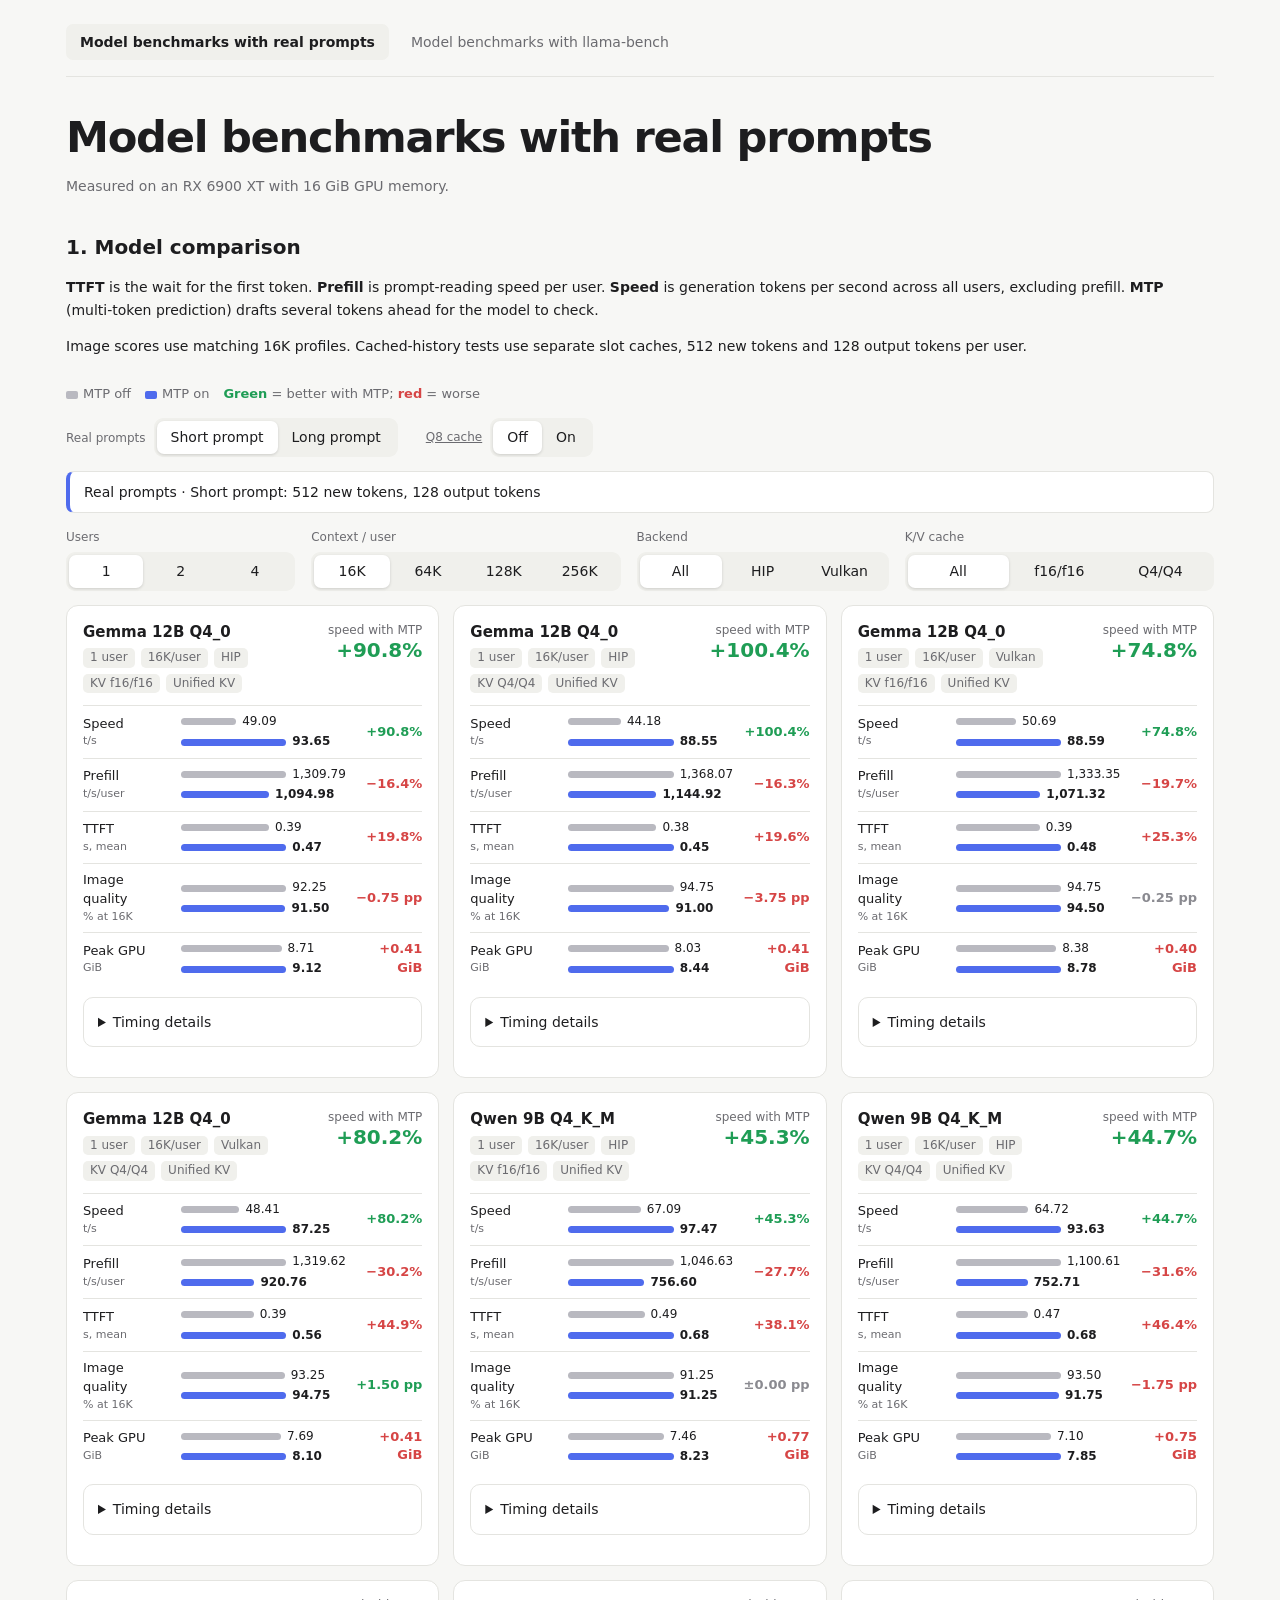
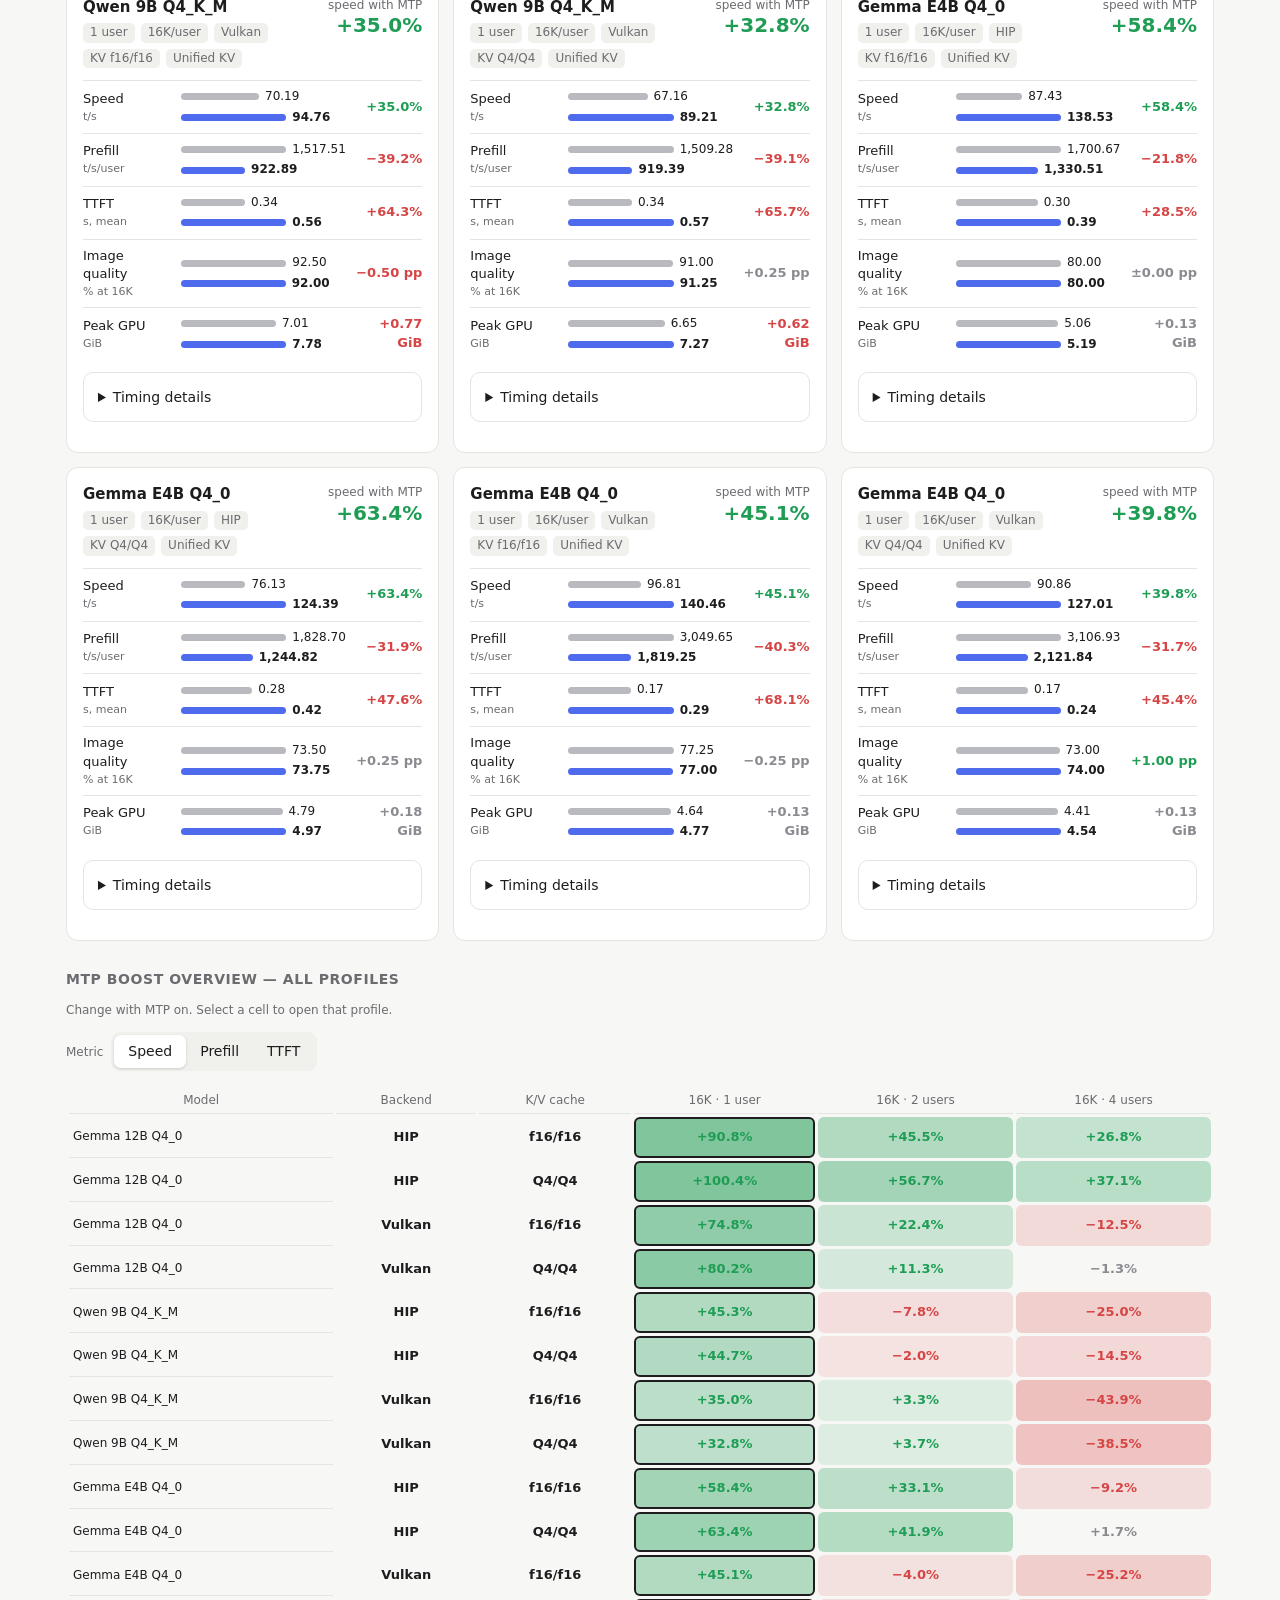
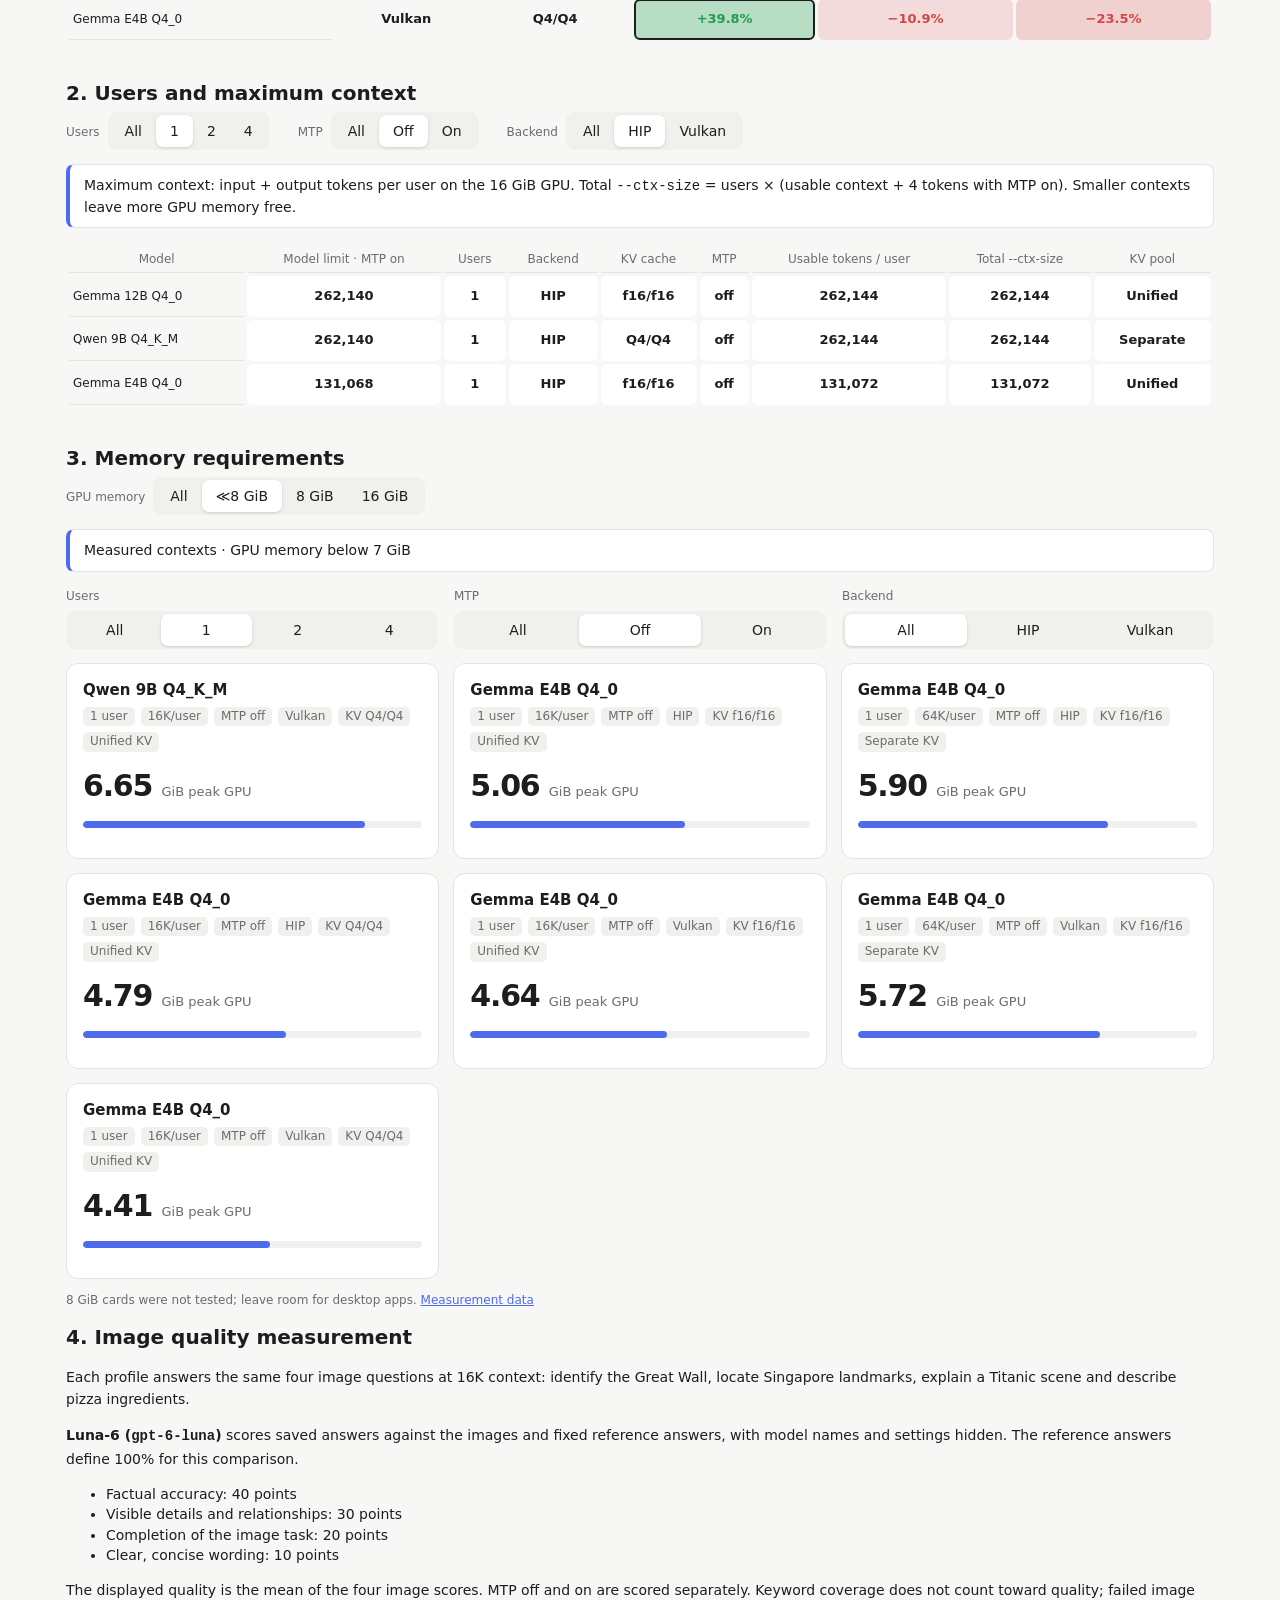
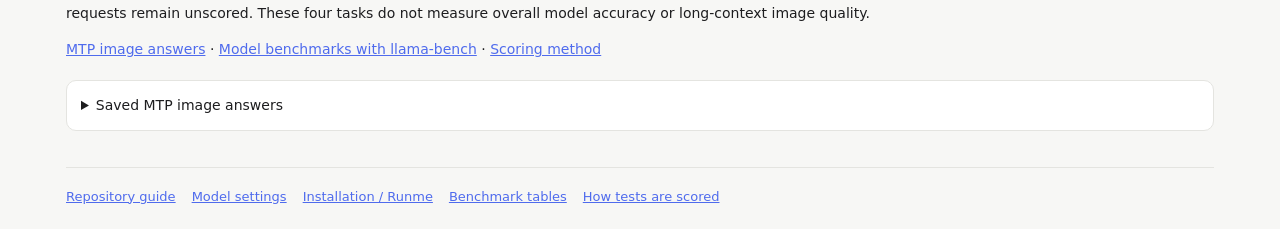
==== commit 4b4409ac: "feat(evaluation): unify benchmark data and simplify reports" ====
--- a/reports/index.html
+++ b/reports/index.html
@@ -2,188 +2,98 @@
 <html lang="en">
 <head>
 <meta charset="utf-8">
-<meta name="viewport" content="width=device-width,initial-scale=1">
-<title>AMD AI Ops: model evidence</title>
-<link rel="stylesheet" href="style.css">
+<meta name="viewport" content="width=device-width, initial-scale=1">
+<title>Model benchmarks with real prompts · AMD AI Ops</title>
+<link rel="stylesheet" href="index.css">
+<script src="benchmark-data.js"></script>
+<script src="benchmark-view.js"></script>
+<script src="index.js" defer></script>
 </head>
-<body><main>
-<nav class="report-nav" aria-label="Reports"><a href="index.html" aria-current="page">Recommendations</a><a href="report.html">Model tests</a><a href="mtp.html">MTP and users</a></nav>
-<h1>Choose a model for your home GPU</h1>
-<p>Measured on an RX 6900 XT with 16 GiB GPU memory.</p>
-<!-- recommendations:start -->
-<section id="recommendations"><h2 id="profile-comparison">1. Model comparison</h2>
-<p><strong>TTFT</strong> is the wait for the first token. <strong>Prefill</strong> is prompt-reading speed per user. <strong>Speed</strong> is answer tokens per second across all users. <strong>MTP</strong> (multi-token prediction) drafts several tokens ahead for the model to check.</p>
-<p>Each result pair shows <strong>MTP off → on</strong>. The earlier 16K Speed values include prefill; <a href="#cached-text">cached-context TG below</a> excludes it.</p>
-<div class="profile-tabs" role="group" aria-labelledby="profile-comparison">
-<input class="profile-tab" type="radio" name="profile" id="profile-one" checked>
-<label for="profile-one">1 user · 16K</label>
-<input class="profile-tab" type="radio" name="profile" id="profile-two">
-<label for="profile-two">2 users · 16K</label>
-<input class="profile-tab" type="radio" name="profile" id="profile-four">
-<label for="profile-four">4 users · 16K</label>
-<input class="profile-tab" type="radio" name="profile" id="profile-four-full">
-<label for="profile-four-full">4 users · 128K</label>
-<input class="profile-tab" type="radio" name="profile" id="profile-four-256">
-<label for="profile-four-256">4 users · 256K</label>
-<div class="table-wrap"><table><thead>
-<tr><th>Model</th><th>Backend</th><th>K/V cache</th><th>TTFT s mean</th><th>Prefill t/s/user</th><th>Prefill change</th><th>Speed t/s</th><th>Speed change</th><th>Image quality %<br>16K</th><th>Peak GPU GiB</th></tr>
-</thead>
-<tbody class="profile-rows profile-one">
-<tr><td>Gemma 12B Q4_0</td><td>Vulkan</td><td>Q8/Q8</td><td class="num">0.39 → 0.42</td><td class="num">1329.12 → 1210.40</td><td class="num change-negative">−8.9%</td><td class="num">41.43 → 71.18</td><td class="num change-positive">+71.8%</td><td class="num">95.75 → 94.25</td><td class="num">7.94 → 8.34</td></tr>
-<tr><td>Qwen 9B Q4_K_M</td><td>Vulkan</td><td>f16/f16</td><td class="num">0.34 → 0.56</td><td class="num">1517.51 → 922.89</td><td class="num change-negative">−39.2%</td><td class="num">59.53 → 67.40</td><td class="num change-positive">+13.2%</td><td class="num">92.50 → 92.00</td><td class="num">7.01 → 7.78</td></tr>
-<tr><td>Gemma E4B Q4_0</td><td>HIP</td><td>Q8/Q8</td><td class="num">0.30 → 0.34</td><td class="num">1722.05 → 1497.19</td><td class="num change-negative">−13.1%</td><td class="num">63.96 → 93.61</td><td class="num change-positive">+46.4%</td><td class="num">83.25 → 80.50</td><td class="num">4.87 → 5.05</td></tr>
-</tbody>
-<tbody class="profile-rows profile-two">
-<tr><td>Gemma 12B Q4_0</td><td>HIP</td><td>f16/f16</td><td class="num">0.76 → 0.80</td><td class="num">672.45 → 765.45</td><td class="num change-positive">+13.8%</td><td class="num">71.85 → 92.34</td><td class="num change-positive">+28.5%</td><td class="num">96.50 → 98.00</td><td class="num">9.33 → 9.77</td></tr>
-<tr><td>Qwen 9B Q4_K_M</td><td>HIP</td><td>f16/f16</td><td class="num">0.75 → 0.95</td><td class="num">845.88 → 816.49</td><td class="num change-negative">−3.5%</td><td class="num">87.49 → 76.25</td><td class="num change-negative">−12.9%</td><td class="num">95.50 → 94.00</td><td class="num">8.07 → 9.02</td></tr>
-<tr><td>Gemma E4B Q4_0</td><td>HIP</td><td>Q4/Q4</td><td class="num">0.47 → 0.53</td><td class="num">1089.09 → 1231.84</td><td class="num change-positive">+13.1%</td><td class="num">109.53 → 136.22</td><td class="num change-positive">+24.4%</td><td class="num">83.25 → 83.25</td><td class="num">4.96 → 5.23</td></tr>
-</tbody>
-<tbody class="profile-rows profile-four">
-<tr><td>Gemma 12B Q4_0</td><td>HIP</td><td>f16/f16</td><td class="num">1.62 → 1.64</td><td class="num">317.10 → 373.46</td><td class="num change-positive">+17.8%</td><td class="num">103.73 → 117.42</td><td class="num change-positive">+13.2%</td><td class="num">97.75 → 97.00</td><td class="num">10.53 → 11.05</td></tr>
-<tr><td>Qwen 9B Q4_K_M</td><td>HIP</td><td>f16/f16</td><td class="num">1.43 → 1.51</td><td class="num">358.51 → 555.36</td><td class="num change-positive">+54.9%</td><td class="num">127.61 → 100.18</td><td class="num change-negative">−21.5%</td><td class="num">94.50 → 93.25</td><td class="num">9.29 → 10.73</td></tr>
-<tr><td>Gemma E4B Q4_0</td><td>Vulkan</td><td>f16/f16</td><td class="num">0.56 → 0.63</td><td class="num">1096.73 → 1127.03</td><td class="num change-positive">+2.8%</td><td class="num">182.25 → 134.49</td><td class="num change-negative">−26.2%</td><td class="num">80.25 → 83.25</td><td class="num">5.56 → 5.80</td></tr>
-</tbody>
-<tbody class="profile-rows profile-four-full">
-<tr><td>Gemma 12B Q4_0</td><td>HIP</td><td>Q4/Q4</td><td class="num"><a href="#cached-text">See timing</a></td><td class="num">—</td><td class="num">—</td><td class="num">—</td><td class="num">—</td><td class="num">97.25 → 96.25</td><td class="num">12.36 → 14.82</td></tr>
-<tr><td>Qwen 9B Q4_K_M</td><td>HIP</td><td>Q4/Q4</td><td class="num"><a href="#cached-text">See timing</a></td><td class="num">—</td><td class="num">—</td><td class="num">—</td><td class="num">—</td><td class="num">94.25 → 93.50</td><td class="num">15.23 → <span class="failed">Fail</span></td></tr>
-<tr><td>Gemma E4B Q4_0</td><td>HIP</td><td>f16/f16</td><td class="num"><a href="#cached-text">See timing</a></td><td class="num">—</td><td class="num">—</td><td class="num">—</td><td class="num">—</td><td class="num">80.50 → 80.50</td><td class="num">13.89 → 15.14</td></tr>
-</tbody>
-<tbody class="profile-rows profile-four-256">
-<tr><td>Gemma 12B Q4_0</td><td>HIP</td><td>Q4/Q4</td><td class="num">Fail</td><td class="num">Fail</td><td class="num">Fail</td><td class="num">Fail</td><td class="num">Fail</td><td class="num">97.25 → 96.25</td><td class="num"><span class="failed">Fail</span></td></tr>
-<tr><td>Qwen 9B Q4_K_M</td><td>HIP</td><td>Q4/Q4</td><td class="num">Fail</td><td class="num">Fail</td><td class="num">Fail</td><td class="num">Fail</td><td class="num">Fail</td><td class="num">94.25 → 93.50</td><td class="num"><span class="failed">Fail</span></td></tr>
-</tbody>
-</table></div>
-<div class="profile-notes profile-one">
-<p class="small">Recommended: Gemma 12B <strong>MTP off</strong> · Qwen <strong>MTP off</strong> · E4B <strong>MTP off</strong></p>
-</div>
-<div class="profile-notes profile-two">
-<p class="small">Recommended: Gemma 12B <strong>MTP on</strong> · Qwen <strong>MTP off</strong> · E4B <strong>MTP on</strong></p>
-</div>
-<div class="profile-notes profile-four">
-<p class="small">Recommended: Gemma 12B <strong>MTP off</strong> · Qwen <strong>MTP off</strong> · E4B <strong>MTP on</strong></p>
-</div>
-<div class="profile-notes profile-four-full">
-<p class="small">The 128K memory figures above come from earlier unified-KV capacity checks; their allocation failures do not establish a failure with separate caches. <a href="#cached-text">Cached-context timing below</a> uses separate slot caches and shows each case’s status. <a href="mtp.html#context-limits">Capacity results</a></p>
-</div>
-<div class="profile-notes profile-four-256">
-<p class="small">Both models failed with MTP off and MTP on. Use <strong>128K per user</strong></p>
+<body>
+<main class="mtp" id="mtp">
+<nav class="report-nav" aria-label="Reports"><a href="index.html" aria-current="page">Model benchmarks with real prompts</a><a href="llama-bench.html">Model benchmarks with llama-bench</a></nav>
+<h1>Model benchmarks with real prompts</h1>
+<p class="sub">Measured on an RX 6900 XT with 16 GiB GPU memory.</p>
+<section id="recommendations" aria-labelledby="profile-comparison">
+<h2 id="profile-comparison">1. Model comparison</h2>
+<p><strong>TTFT</strong> is the wait for the first token. <strong>Prefill</strong> is prompt-reading speed per user. <strong>Speed</strong> is generation tokens per second across all users, excluding prefill. <strong>MTP</strong> (multi-token prediction) drafts several tokens ahead for the model to check.</p>
+<p>Image scores use matching 16K profiles. Cached-history tests use separate slot caches, 512 new tokens and 128 output tokens per user.</p>
+<p class="legend"><span><i style="background:var(--off)"></i>MTP off</span><span><i style="background:var(--on)"></i>MTP on</span><span><b class="good">Green</b> = better with MTP; <b class="bad">red</b> = worse</span></p>
+<div class="picker">
+<div><span class="seg-label">Real prompts</span><span class="seg" id="seg-workload" role="group" aria-label="Real prompts"></span></div>
+<div class="q8-control">
+<a class="seg-label" href="#image-quality" aria-describedby="q8-tooltip">Q8 cache</a>
+<span class="seg" id="include-q8" role="group" aria-label="Include Q8 cache results"><button type="button" data-q8="off" aria-pressed="true">Off</button><button type="button" data-q8="on" aria-pressed="false">On</button></span>
+<span class="q8-tooltip" id="q8-tooltip" role="tooltip">Q8 uses less memory than F16, but did not consistently improve image quality over Q4. Select “Q8 cache” to read how image quality is measured.</span>
 </div>
 </div>
-<!-- cached-text:start -->
-<section id="cached-text"><h3>Cached-context timing · four users</h3>
-<p>Original 600-second run: 8/12 passed; 12/12 attempted. HIP, four simultaneous users, FA on, separate slot caches, thinking off and BF16 projectors. Each user reuses context minus 640 cached tokens (minus another four with MTP), then processes 512 new tokens and generates 128. One measurement per case after its short protocol gate.</p>
-<p>TTFT is request submission to first token. TG counts tokens strictly after the latest first token through the earliest last token across all four users, excluding every prefill and first token. Per-user TG values follow user order. Earlier 16K Total t/s includes prefill and is a different metric. Cache fill spans the history-fill requests; end-to-end t/s includes the new-input prefill. Both exclude log writes and monitor shutdown. Short-check timings are not full-context results.</p>
-<div class="table-wrap"><table><thead>
-<tr><th>Model</th><th>Context/user</th><th>MTP</th><th>K/V cache</th><th>TTFT s mean</th><th>TG t/s/user</th><th>TG t/s aggregate</th><th>Cache fill s</th><th>End-to-end t/s</th><th>GPU spare MiB</th><th>Result</th></tr>
-</thead><tbody>
-<tr><td>Gemma 12B Q4_0</td><td>16,384</td><td>off</td><td>q4_0/q4_0</td><td>1.94</td><td>26.53 / 26.53 / 26.53 / 26.74</td><td>106.32</td><td>60.16</td><td>71.36</td><td>7405.04</td><td>passed</td></tr>
-<tr><td>Gemma 12B Q4_0</td><td>16,384</td><td>on</td><td>q4_0/q4_0</td><td>1.97</td><td>33.37 / 31.44 / 35.02 / 30.33</td><td>130.16</td><td>61.38</td><td>78.24</td><td>6832.70</td><td>passed</td></tr>
-<tr><td>Gemma E4B Q4_0</td><td>16,384</td><td>off</td><td>f16/f16</td><td>0.80</td><td>52.90 / 52.90 / 52.90 / 53.32</td><td>212.02</td><td>23.79</td><td>151.40</td><td>10218.25</td><td>passed</td></tr>
-<tr><td>Gemma E4B Q4_0</td><td>16,384</td><td>on</td><td>f16/f16</td><td>0.96</td><td>58.96 / 50.60 / 48.28 / 52.93</td><td>210.77</td><td>24.39</td><td>149.90</td><td>10090.46</td><td>passed</td></tr>
-<tr><td>Qwen 9B MTP Q4_K_M</td><td>16,384</td><td>off</td><td>q4_0/q4_0</td><td>1.42</td><td>36.17 / 35.88 / 35.88 / 36.17</td><td>144.10</td><td>45.55</td><td>96.74</td><td>8584.61</td><td>passed</td></tr>
-<tr><td>Qwen 9B MTP Q4_K_M</td><td>16,384</td><td>on</td><td>q4_0/q4_0</td><td>1.56</td><td>31.01 / 34.29 / 37.87 / 35.79</td><td>138.97</td><td>48.83</td><td>88.68</td><td>7208.02</td><td>passed</td></tr>
-<tr><td>Gemma 12B Q4_0</td><td>131,072</td><td>off</td><td>q4_0/q4_0</td><td>—</td><td>—</td><td>—</td><td>—</td><td>—</td><td>4250.12</td><td>timeout</td></tr>
-<tr><td>Gemma 12B Q4_0</td><td>131,072</td><td>on</td><td>q4_0/q4_0</td><td>—</td><td>—</td><td>—</td><td>—</td><td>—</td><td>2530.93</td><td>timeout</td></tr>
-<tr><td>Gemma E4B Q4_0</td><td>131,072</td><td>off</td><td>f16/f16</td><td>2.65</td><td>21.71 / 21.71 / 21.71 / 21.54</td><td>86.67</td><td>479.17</td><td>56.13</td><td>2798.58</td><td>passed</td></tr>
-<tr><td>Gemma E4B Q4_0</td><td>131,072</td><td>on</td><td>f16/f16</td><td>2.71</td><td>18.98 / 22.32 / 20.38 / 21.26</td><td>82.93</td><td>485.82</td><td>53.03</td><td>2419.06</td><td>passed</td></tr>
-<tr><td>Qwen 9B MTP Q4_K_M</td><td>131,072</td><td>off</td><td>q4_0/q4_0</td><td>—</td><td>—</td><td>—</td><td>—</td><td>—</td><td>2311.79</td><td>timeout</td></tr>
-<tr><td>Qwen 9B MTP Q4_K_M</td><td>131,072</td><td>on</td><td>q4_0/q4_0</td><td>—</td><td>—</td><td>—</td><td>—</td><td>—</td><td>2244.77</td><td>oom</td></tr>
-</tbody></table></div>
-<p class="small">Gemma 12B and E4B MTP-off at 16K were revalidated from saved complete streams after correcting an output-boundary flag check; neither measurement was repeated. Gemma 12B isolated post-wave health was not sampled after the original validation exception; all resident-memory samples passed. Every failed case stopped its queue for diagnosis before any remaining approved profiles were launched. No failed case was rerun. Pending means unattempted. Gemma 12B Q4_0 131072 MTP off: Whole-case timer expired during history fill before continuation measurement; no OOM, device loss or VRAM eviction. Gemma 12B Q4_0 131072 MTP on: Whole-case timer expired during history fill before continuation; incomplete MTP confirmation is a consequence of the stopped fill, not an MTP capability failure. No OOM, device loss or VRAM eviction. Qwen 9B MTP Q4_K_M 131072 MTP off: Whole-case timer expired during history fill before continuation; no OOM, device loss or VRAM eviction. Qwen 9B MTP Q4_K_M 131072 MTP on: Separate-cache MTP context creation failed allocating a 2784.33 MiB GPU compute buffer before the short gate; not a timeout. Evidence: ../amd-ai-ops-evidence-2026-10-25/cached-full-20261028. Service restoration: healthy, original active state and unit SHA256 unchanged.</p>
-<section id="cached-text-reruns"><h4>30-minute timeout reruns</h4>
-<p>3/3 reruns passed; 3/3 attempted. 11/12 configurations now have a passing measurement. Only the three original 128K timeouts were rerun with a 1,800-second whole-case limit. The 90-second short gate and all model, cache, context and workload settings stayed unchanged. The original attempts above are preserved.</p>
-<div class="table-wrap"><table><thead>
-<tr><th>Model</th><th>Context/user</th><th>MTP</th><th>K/V cache</th><th>TTFT s mean</th><th>TG t/s/user</th><th>TG t/s aggregate</th><th>Cache fill s</th><th>End-to-end t/s</th><th>GPU spare MiB</th><th>Result</th></tr>
-</thead><tbody>
-<tr><td>Gemma 12B Q4_0</td><td>131,072</td><td>off</td><td>q4_0/q4_0</td><td>7.27</td><td>10.56 / 10.48 / 10.48 / 10.48</td><td>42.01</td><td>1115.36</td><td>26.53</td><td>4251.20</td><td>passed</td></tr>
-<tr><td>Gemma 12B Q4_0</td><td>131,072</td><td>on</td><td>q4_0/q4_0</td><td>6.02</td><td>13.64 / 12.88 / 11.70 / 12.99</td><td>51.22</td><td>1126.03</td><td>29.53</td><td>2531.43</td><td>passed</td></tr>
-<tr><td>Qwen 9B MTP Q4_K_M</td><td>131,072</td><td>off</td><td>q4_0/q4_0</td><td>5.07</td><td>12.56 / 12.46 / 12.46 / 12.46</td><td>49.95</td><td>1008.10</td><td>33.69</td><td>2312.03</td><td>passed</td></tr>
-</tbody></table></div>
-<p class="small">Only the whole-case deadline changed from 600 to 1800 seconds. Original attempts, successful cases and the Qwen MTP-on OOM are preserved; no other case was rerun. Evidence: ../amd-ai-ops-evidence-2026-10-25/cached-30m-20261028. Service restoration: healthy, original active state and unit SHA256 unchanged.</p>
+<div class="note" id="note"></div>
+<div class="picker comparison-filters">
+<div><span class="seg-label">Users</span><span class="seg" id="seg-users" role="group" aria-label="Comparison users"></span></div>
+<div><span class="seg-label">Context / user</span><span class="seg" id="seg-ctx" role="group" aria-label="Comparison context"></span></div>
+<div><span class="seg-label">Backend</span><span class="seg" id="seg-backend" role="group" aria-label="Comparison backend"></span></div>
+<div><span class="seg-label">K/V cache</span><span class="seg" id="seg-cache" role="group" aria-label="Comparison cache"></span></div>
+</div>
+<div class="cards" id="cards"></div>
+<h3>MTP boost overview — all profiles</h3>
+<p class="small">Change with MTP on. Select a cell to open that profile.</p>
+<div class="picker">
+<div><span class="seg-label">Metric</span><span class="seg" id="seg-heat" role="group" aria-label="Overview metric"></span></div>
+</div>
+<div class="heat-wrap"><table class="heat" id="heat" aria-label="MTP change across profiles"></table></div>
 </section>
+<section aria-labelledby="context-limits">
+<h2 id="context-limits">2. Users and maximum context</h2>
+
+
+<div class="picker">
+<div><span class="seg-label">Users</span><span class="seg" id="seg-capacity" role="group" aria-label="Context users"></span></div>
+<div><span class="seg-label">MTP</span><span class="seg" id="seg-capacity-mtp" role="group" aria-label="Context MTP state"></span></div>
+<div><span class="seg-label">Backend</span><span class="seg" id="seg-capacity-backend" role="group" aria-label="Context backend"></span></div>
+</div>
+<div class="note">Maximum context: input + output tokens per user on the 16 GiB GPU. Total <code>--ctx-size</code> = users × (usable context + 4 tokens with MTP on). Smaller contexts leave more GPU memory free. </div>
+<div class="heat-wrap"><table class="heat capacity-table" id="context-table" aria-label="Maximum context by model"></table></div>
 </section>
-<!-- cached-text:end -->
+<section aria-labelledby="memory-requirements">
+<h2 id="memory-requirements">3. Memory requirements</h2>
 
-<h2 id="context-limits">2. Users and maximum context</h2>
-<p>Maximum verified context size per user on the 16 GiB card
-using the <a href="mtp.html#context-limits">tested configurations</a>.</br>
-<p>Context size is input and output tokens per user<p>
-<p>Total context (--ctx-size) = users × (usable context + MTP reserve)</p>
-</p> Smaller contexts with the same settings use less GPU memory.</p>
-<div class="profile-tabs" role="group" aria-labelledby="context-limits">
-<input class="profile-tab" type="radio" name="context-profile" id="context-one" checked>
-<label for="context-one">1 user</label>
-<input class="profile-tab" type="radio" name="context-profile" id="context-two">
-<label for="context-two">2 users</label>
-<input class="profile-tab" type="radio" name="context-profile" id="context-four">
-<label for="context-four" id="four-user-context">4 users</label>
-<div class="table-wrap"><table><thead>
-<tr><th>Model</th><th>Model limit<br>MTP on</th><th>Backend</th><th>K/V cache</th><th>MTP</th><th>Max usable tokens/user</th></tr>
-</thead>
-<tbody class="profile-rows context-one">
-<tr><td>Gemma 12B Q4_0</td><td>262,140</td><td>HIP / Vulkan</td><td>f16/f16</td><td>on</td><td>262,140</td></tr>
-<tr><td>Gemma E4B Q4_0</td><td>131,068</td><td>HIP / Vulkan</td><td>f16/f16</td><td>on</td><td>131,068</td></tr>
-<tr><td>Qwen 9B MTP Q4_K_M</td><td>262,140</td><td>HIP</td><td>Q4/Q4</td><td>on</td><td>262,140</td></tr>
-<tr><td>Qwen 9B MTP Q4_K_M</td><td>262,140</td><td>Vulkan</td><td>f16/f16</td><td>on</td><td>131,068</td></tr>
-</tbody>
-<tbody class="profile-rows context-two">
-<tr><td>Gemma 12B Q4_0</td><td>262,140</td><td>HIP / Vulkan</td><td>Q4/Q4</td><td>on</td><td>262,140</td></tr>
-<tr><td>Gemma E4B Q4_0</td><td>131,068</td><td>HIP / Vulkan</td><td>f16/f16</td><td>off</td><td>131,072</td></tr>
-<tr><td>Qwen 9B MTP Q4_K_M</td><td>262,140</td><td>HIP / Vulkan</td><td>Q4/Q4</td><td>off</td><td>262,144</td></tr>
-</tbody>
-<tbody class="profile-rows context-four">
-<tr><td>Gemma 12B Q4_0</td><td>262,140</td><td>HIP / Vulkan</td><td>Q4/Q4</td><td>on</td><td>131,068</td></tr>
-<tr><td>Gemma E4B Q4_0</td><td>131,068</td><td>HIP</td><td>f16/f16</td><td>off</td><td>131,072</td></tr>
-<tr><td>Gemma E4B Q4_0</td><td>131,068</td><td>Vulkan</td><td>Q8/Q8</td><td>off</td><td>131,072</td></tr>
-<tr><td>Qwen 9B MTP Q4_K_M</td><td>262,140</td><td>HIP / Vulkan</td><td>Q4/Q4</td><td>off</td><td>131,072</td></tr>
-</tbody>
-</table></div>
+
+<div class="picker">
+<div><span class="seg-label">GPU memory</span><span class="seg" id="seg-memory" role="group" aria-label="Memory budget"></span></div>
 </div>
-<h2 id="memory-requirements">3. Memory requirements</h2>
-<p>16K per user, without filling the context.</p>
-<div class="profile-tabs" role="group" aria-labelledby="memory-requirements">
-<input class="profile-tab" type="radio" name="memory-profile" id="memory-small" checked>
-<label for="memory-small">&lt;&lt;8 GiB</label>
-<input class="profile-tab" type="radio" name="memory-profile" id="memory-eight">
-<label for="memory-eight">8 GiB</label>
-<input class="profile-tab" type="radio" name="memory-profile" id="memory-sixteen">
-<label for="memory-sixteen">16 GiB</label>
-<div class="table-wrap"><table><thead><tr><th>Choice</th><th>Users</th><th>MTP</th><th>Peak GPU GiB</th></tr></thead>
-<tbody class="profile-rows memory-small">
-<tr><td>Gemma E4B / HIP / Q8/Q8</td><td>1</td><td>Off</td><td>4.87</td></tr>
-<tr><td>Gemma E4B / HIP / Q4/Q4</td><td>2</td><td>On</td><td>5.23</td></tr>
-<tr><td>Gemma E4B / Vulkan / f16/f16</td><td>4</td><td>On</td><td>5.80</td></tr>
-</tbody>
-<tbody class="profile-rows memory-eight">
-<tr><td>Qwen / Vulkan / f16/f16</td><td>1</td><td>Off</td><td>7.01</td></tr>
-<tr><td>Qwen / Vulkan / f16/f16</td><td>1</td><td>On</td><td>7.78</td></tr>
-<tr><td>Gemma 12B / Vulkan / Q8/Q8</td><td>1</td><td>Off</td><td>7.94</td></tr>
-</tbody>
-<tbody class="profile-rows memory-sixteen">
-<tr><td>Gemma 12B / HIP / f16/f16</td><td>2</td><td>On</td><td>9.77</td></tr>
-<tr><td>Gemma 12B / HIP / f16/f16</td><td>4</td><td>Off</td><td>10.53</td></tr>
-<tr><td>Qwen / HIP / f16/f16</td><td>2</td><td>Off</td><td>8.07</td></tr>
-<tr><td>Qwen / HIP / f16/f16</td><td>4</td><td>Off</td><td>9.29</td></tr>
-</tbody></table></div>
+<div class="note" id="memory-note"></div>
+<div class="picker comparison-filters three-filters">
+<div><span class="seg-label">Users</span><span class="seg" id="seg-memory-users" role="group" aria-label="Memory users"></span></div>
+<div><span class="seg-label">MTP</span><span class="seg" id="seg-memory-mtp" role="group" aria-label="Memory MTP state"></span></div>
+<div><span class="seg-label">Backend</span><span class="seg" id="seg-memory-backend" role="group" aria-label="Memory backend"></span></div>
 </div>
-<p class="small">8 GiB cards were not tested. Leave room for desktop apps.</p>
-<p class="small"><strong>Above 16 GiB:</strong> estimated memory exclusions include Qwen and Gemma 12B Q8 weights with f16 cache at 256K.</p>
+<div class="cards" id="memory-cards"></div>
+<p class="small">8 GiB cards were not tested; leave room for desktop apps. <a href="benchmark-data.js">Measurement data</a></p>
 </section>
-<!-- recommendations:end -->
-<h2>4. Q4 vs Q8 vs F16 cache</h2>
-<p>Smaller caches leave more GPU memory for longer conversations. f16 uses the most memory, Q8 less and Q4 the least. Model weights stay Q4.</p>
-<p><strong>Higher cache precision did not consistently improve image quality.</strong> Choose a measured profile from section 1; use section 2 to check how much context fits. <a href="mtp.html">All cache results</a></p>
-<p class="small"><strong>Compare in Codex:</strong> select Luna-6 (<code>gpt-6-luna</code>). Hide model names and score saved answers using the same images, reference answers and <a href="../evaluation/README.md#image-description-quality">scoring guide</a>.</p>
-<h2>5. MTP image-score breakdown</h2>
-<p><a href="../BENCHMARK.md#one-user-image-quality">One-user image quality: Gemma and Qwen</a></p>
-<details><summary>Gemma 12B, two users, HIP, Q4/Q4</summary>
-<div class="table-wrap"><table><thead><tr><th>Image</th><th>MTP off</th><th>MTP on</th><th>Change</th></tr></thead><tbody>
-<tr><td>Great Wall</td><td>95</td><td>95</td><td>No change</td></tr>
-<tr><td>Singapore</td><td>95</td><td>97</td><td>+2 points</td></tr>
-<tr><td>Titanic</td><td>97</td><td>97</td><td>No change</td></tr>
-<tr><td>Pizza</td><td>99</td><td>98</td><td>−1 points</td></tr>
-<tr><th>Mean</th><td>96.50</td><td><strong>96.75</strong></td><td>+0.25 points</td></tr>
-</tbody></table></div>
+<noscript><p>Enable JavaScript to use the selectors, or read the <a href="../BENCHMARK.md">benchmark tables</a>.</p></noscript>
+
+<h2 id="image-quality">4. Image quality measurement</h2>
+<p>Each profile answers the same four image questions at 16K context: identify the Great Wall, locate Singapore landmarks, explain a Titanic scene and describe pizza ingredients.</p>
+<p><strong>Luna-6 (<code>gpt-6-luna</code>)</strong> scores saved answers against the images and fixed reference answers, with model names and settings hidden. The reference answers define 100% for this comparison.</p>
+<ul>
+<li>Factual accuracy: 40 points</li>
+<li>Visible details and relationships: 30 points</li>
+<li>Completion of the image task: 20 points</li>
+<li>Clear, concise wording: 10 points</li>
+</ul>
+<p>The displayed quality is the mean of the four image scores. MTP off and on are scored separately. Keyword coverage does not count toward quality; failed image requests remain unscored. These four tasks do not measure overall model accuracy or long-context image quality.</p>
+<p><a href="#saved-image-answers">MTP image answers</a> · <a href="llama-bench.html">Model benchmarks with llama-bench</a> · <a href="../evaluation/README.md#2-luna-6-quality-scoring">Scoring method</a></p>
+<details id="saved-image-answers">
+<summary>Saved MTP image answers</summary>
+<p class="small">Filter by model, backend or configuration. Each answer includes its score and review.</p>
+<label>Configuration <input id="answer-filter" type="search" placeholder="e.g. gemma12-Q4_0-hip-n2"></label>
+<label>Answer <select id="answer-select" aria-label="Saved image answer"></select></label>
+<div id="answer-view"></div>
+<details id="image-reference"><summary>Luna-6 reference</summary><p></p></details>
 </details>
 <footer class="doc-links"><a href="../README.md">Repository guide</a><a href="../MODELS.md">Model settings</a><a href="../llama.md">Installation / Runme</a><a href="../BENCHMARK.md">Benchmark tables</a><a href="../evaluation/README.md">How tests are scored</a></footer>
-</main></body></html>
+
+
+</main>
+</body>
+</html>
--- a/reports/index.css
+++ b/reports/index.css
@@ -0,0 +1,139 @@
+:root{
+  --bg:#f7f7f5;--card:#fff;--text:#1d1d1f;--muted:#6b6b70;--border:#e4e4e0;
+  --off:#b9b9c0;--on:#4f6bed;--good:#1f9d55;--bad:#d64545;--neutral:#8a8a90;
+  --chip:#f0f0ec;--bench-hip:#339cff;--bench-vulkan:#f3883b;
+}
+@media (prefers-color-scheme:dark){:root:not([data-theme="light"]){
+  --bg:#141416;--card:#1d1d20;--text:#ececef;--muted:#9a9aa2;--border:#2e2e33;
+  --off:#55555e;--on:#7b93ff;--good:#3ecf7a;--bad:#ff6b6b;--neutral:#8a8a90;--chip:#28282d;--bench-hip:#83c3ff;--bench-vulkan:#f59a56;
+}}
+:root[data-theme="dark"]{
+  --bg:#141416;--card:#1d1d20;--text:#ececef;--muted:#9a9aa2;--border:#2e2e33;
+  --off:#55555e;--on:#7b93ff;--good:#3ecf7a;--bad:#ff6b6b;--neutral:#8a8a90;--chip:#28282d;--bench-hip:#83c3ff;--bench-vulkan:#f59a56;
+}
+*{box-sizing:border-box}
+body{margin:0;background:var(--bg);color:var(--text);font:14px/1.45 system-ui,-apple-system,"Segoe UI",sans-serif}
+.mtp{max-width:1180px;margin:0 auto;padding:24px 16px}
+.mtp h2{font-size:20px;margin:0 0 4px}
+.mtp h3{font-size:14px;margin:28px 0 10px;color:var(--muted);font-weight:600;text-transform:uppercase;letter-spacing:.04em}
+.sub{color:var(--muted);margin:0 0 18px}
+.legend{display:inline-flex;flex-wrap:wrap;gap:14px;align-items:center;font-size:13px;color:var(--muted)}
+.legend i{display:inline-block;width:12px;height:8px;border-radius:2px;margin-right:5px;vertical-align:middle}
+
+/* selector */
+.picker{display:flex;flex-wrap:wrap;gap:12px 28px;align-items:center;margin-bottom:14px}
+.seg-label{font-size:12px;color:var(--muted);margin-right:8px}
+.seg{display:inline-flex;background:var(--chip);border-radius:9px;padding:3px}
+.seg button{border:0;background:none;color:var(--text);font:inherit;font-weight:500;padding:6px 14px;border-radius:7px;cursor:pointer}
+.seg button[aria-pressed="true"]{background:var(--card);box-shadow:0 1px 3px rgba(0,0,0,.15)}
+.seg button:disabled{opacity:.3;cursor:default}
+
+.note{background:var(--card);border:1px solid var(--border);border-left:4px solid var(--on);border-radius:8px;padding:10px 14px;margin-bottom:16px}
+.note a{color:var(--on)}
+
+/* cards */
+.cards{display:grid;grid-template-columns:repeat(auto-fit,minmax(min(100%, 320px),1fr));gap:14px}
+.card{background:var(--card);border:1px solid var(--border);border-radius:12px;padding:16px}
+.card-head{display:flex;justify-content:space-between;align-items:flex-start;gap:10px;margin-bottom:12px}
+.card-title{font-weight:650;font-size:15px}
+.chips{display:flex;gap:6px;margin-top:5px}
+.chip{background:var(--chip);border-radius:5px;padding:1px 7px;font-size:12px;color:var(--muted)}
+.verdict{text-align:right;font-size:12px;color:var(--muted);white-space:nowrap}
+.verdict b{display:block;font-size:20px;line-height:1.1}
+.row{display:grid;grid-template-columns:88px 1fr 64px;gap:10px;align-items:center;padding:7px 0;border-top:1px solid var(--border)}
+.row .lbl{font-size:13px}
+.row .lbl small{display:block;color:var(--muted);font-size:11px}
+.bars{display:grid;gap:3px}
+.bar{display:flex;align-items:center;gap:6px;font-variant-numeric:tabular-nums;font-size:12px}
+.bar i{height:7px;border-radius:4px;min-width:2px;flex:none}
+.bar.off i{background:var(--off)}
+.bar.on i{background:var(--on)}
+.bar.on span{font-weight:600}
+.fail{color:var(--bad);font-weight:600}
+.delta{text-align:right;font-weight:650;font-variant-numeric:tabular-nums;font-size:13px}
+.good{color:var(--good)}.bad{color:var(--bad)}.neutral{color:var(--neutral)}
+
+/* heatmap */
+.heat-wrap{overflow-x:auto}
+.heat{border-collapse:separate;border-spacing:3px;min-width:640px;width:100%}
+.heat th{font-size:12px;font-weight:500;color:var(--muted);padding:4px;text-align:center}
+.heat th.m{text-align:left;color:var(--text);white-space:nowrap}
+.heat th .u{display:block;font-size:11px}
+.heat td{text-align:center;font-weight:600;font-variant-numeric:tabular-nums;font-size:13px;padding:9px 4px;border-radius:6px;cursor:pointer;border:2px solid transparent}
+.heat td.sel{border-color:var(--text)}
+.heat-ctl{display:flex;justify-content:space-between;align-items:center;flex-wrap:wrap;gap:8px;margin-bottom:6px}
+
+a{color:var(--on)}
+.report-nav{display:flex;flex-wrap:wrap;gap:8px;border-bottom:1px solid var(--border);padding-bottom:16px;margin-bottom:28px}
+.report-nav a{padding:8px 14px;border-radius:7px;text-decoration:none;color:var(--muted)}
+.report-nav a[aria-current="page"]{background:var(--chip);color:var(--text);font-weight:650}
+h1{font-size:clamp(1.8rem,4vw,2.7rem);letter-spacing:-.03em;margin-bottom:6px}
+p{line-height:1.6}
+section{margin-top:36px;scroll-margin-top:20px}
+.chips{flex-wrap:wrap}
+.card-head h3.card-title{margin:0;color:var(--text);font-size:15px;text-transform:none;letter-spacing:normal}
+.row{grid-template-columns:88px minmax(0,1fr) 68px}
+.bar i{max-width:calc(100% - 58px)}
+.bar span{white-space:nowrap}
+.bar-status{font-size:11px}
+.seg{flex-wrap:wrap}
+button:focus-visible,a:focus-visible{outline:2px solid var(--on);outline-offset:3px}
+.heat button{display:block;width:100%;border:0;background:transparent;color:inherit;font:inherit;cursor:pointer;padding:0;white-space:nowrap}
+.heat th,.heat td,th{white-space:nowrap}
+.heat th .u{display:inline;font-size:12px}
+.heat th .u::before{content:" · "}
+.card-value{font-size:30px;letter-spacing:-.04em;font-weight:650;margin:12px 0 4px;font-variant-numeric:tabular-nums}
+.card-value small{font-size:13px;font-weight:400;letter-spacing:normal;color:var(--muted)}
+.specs{margin:12px 0 0;display:grid;grid-template-columns:1fr auto;gap:7px 14px;font-size:13px}
+.specs dt{color:var(--muted)}
+.specs dd{margin:0;font-variant-numeric:tabular-nums;text-align:right}
+.memory-meter{height:7px;border-radius:4px;background:var(--chip);overflow:hidden;margin:14px 0}
+.memory-meter span{display:block;height:100%;border-radius:4px;background:var(--on)}
+.small{font-size:12px;color:var(--muted)}
+.doc-links{display:flex;flex-wrap:wrap;gap:16px;border-top:1px solid var(--border);padding-top:20px;margin-top:36px;font-size:13px}
+.table-wrap{overflow-x:auto}table{border-collapse:collapse;width:100%;font-size:13px}th,td{text-align:left;padding:10px;border-bottom:1px solid var(--border)}
+details{background:var(--card);border:1px solid var(--border);border-radius:10px;padding:14px;margin:14px 0}summary{cursor:pointer}
+@media(max-width:600px){.mtp{padding:20px 12px}.picker{gap:12px}.row{grid-template-columns:80px minmax(0,1fr) 62px;gap:6px}.card{padding:14px}.verdict b{font-size:18px}}
+
+.card-value.unavailable{font-size:22px;color:var(--muted)}
+
+.capacity-table td{cursor:default;background:var(--card)}
+
+.missing-result{font-size:12px;color:var(--muted);background:var(--chip);border-radius:6px;padding:6px 10px;margin:0 0 10px}
+
+.comparison-filters{display:grid;grid-template-columns:1fr 1.35fr 1.1fr 1.35fr;gap:16px;align-items:end}
+.comparison-filters .seg-label{display:block;margin:0 0 6px}
+.comparison-filters .seg{display:flex;flex-wrap:nowrap}
+.comparison-filters .seg button{flex:1;white-space:nowrap;padding:6px 8px}
+.comparison-filters.three-filters{grid-template-columns:repeat(3,minmax(0,1fr))}
+@media(max-width:760px){.comparison-filters{grid-template-columns:repeat(2,minmax(0,1fr))}}
+@media(max-width:420px){.comparison-filters,.comparison-filters.three-filters{grid-template-columns:1fr}}
+
+.q8-control{position:relative;display:flex;align-items:center}
+.q8-tooltip{display:none;position:absolute;top:100%;left:0;z-index:10;width:280px;max-width:75vw;padding:12px;background:var(--card);color:var(--text);border:1px solid var(--border);border-radius:8px;box-shadow:0 4px 16px rgba(0,0,0,.15);font-size:13px}
+.q8-control:hover .q8-tooltip,.q8-control:focus-within .q8-tooltip{display:block}
+
+#saved-image-answers{margin:20px 0}
+#saved-image-answers label{display:inline-flex;gap:8px;align-items:center;margin:8px 16px 8px 0}
+#saved-image-answers input,#saved-image-answers select{max-width:100%;padding:6px;border:1px solid var(--border);border-radius:6px;background:var(--card);color:var(--text)}
+#answer-view img{max-width:100%;max-height:360px;object-fit:contain;margin:12px 0}
+#answer-view pre{white-space:pre-wrap;overflow-wrap:anywhere;font:inherit}
+.card details{margin-top:12px}
+
+#recommendations [hidden] {display:none}
+#bench-picture {max-width:100%;max-height:360px;object-fit:contain;margin-top:12px}
+#bench-preview label {display:inline-block;margin:8px 12px 8px 0}
+#bench-panel select {max-width:100%}
+#bench-answer,#bench-reference {white-space:pre-wrap}
+
+#bench-table button,#bench-panel select {padding:6px 10px;border:1px solid var(--border);border-radius:6px;background:var(--card);color:var(--text);font:inherit}
+#bench-table button {cursor:pointer}
+#bench-table th,#bench-table td {white-space:nowrap;font-variant-numeric:tabular-nums}
+#bench-table .hip {color:var(--bench-hip)}
+#bench-table .vulkan {color:var(--bench-vulkan)}
+#bench-panel .comparison-filters {display:flex;flex-wrap:wrap;gap:16px}
+#bench-panel .bench-filter-pair {display:flex;flex-wrap:wrap;gap:16px;align-items:end;max-width:100%}
+#bench-panel .bench-filter-pair > div {min-width:0;max-width:100%}
+#bench-panel .comparison-filters .seg {display:inline-flex;flex-wrap:nowrap;overflow-x:auto;max-width:100%}
+
+
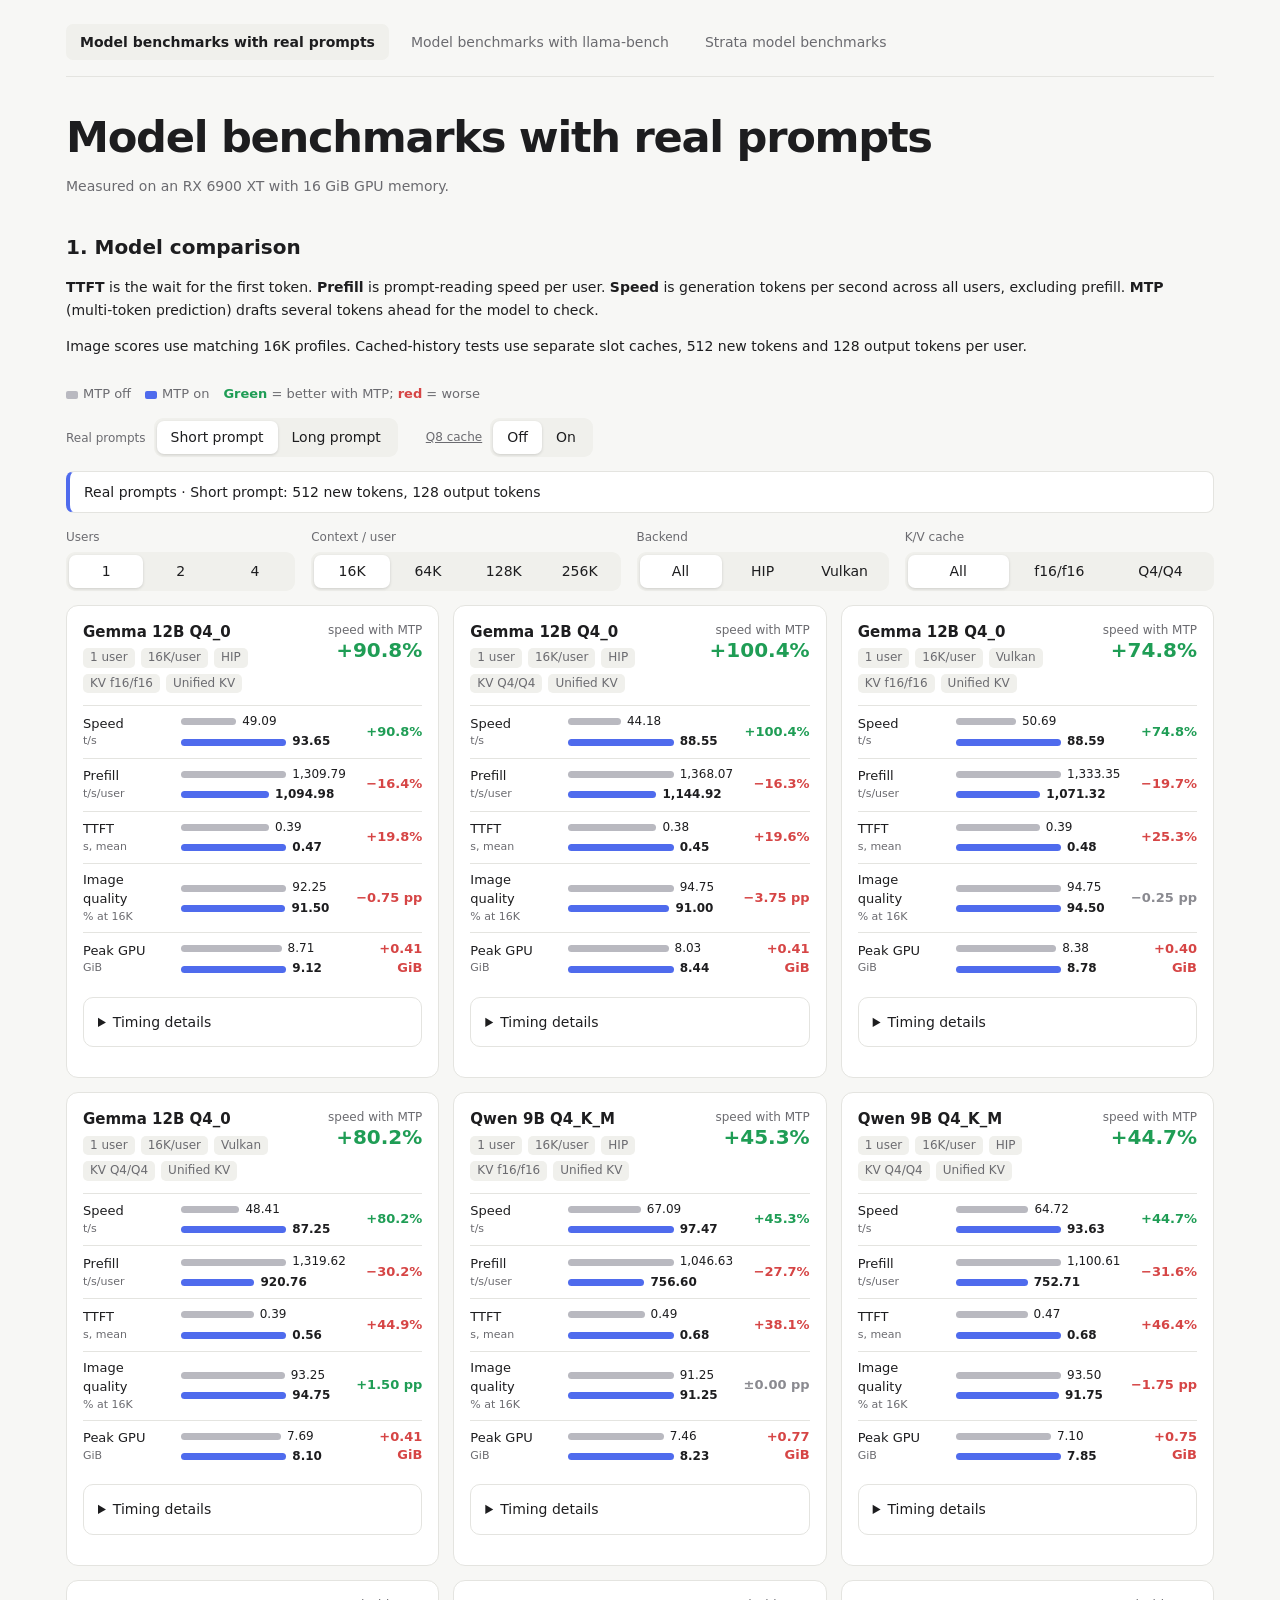
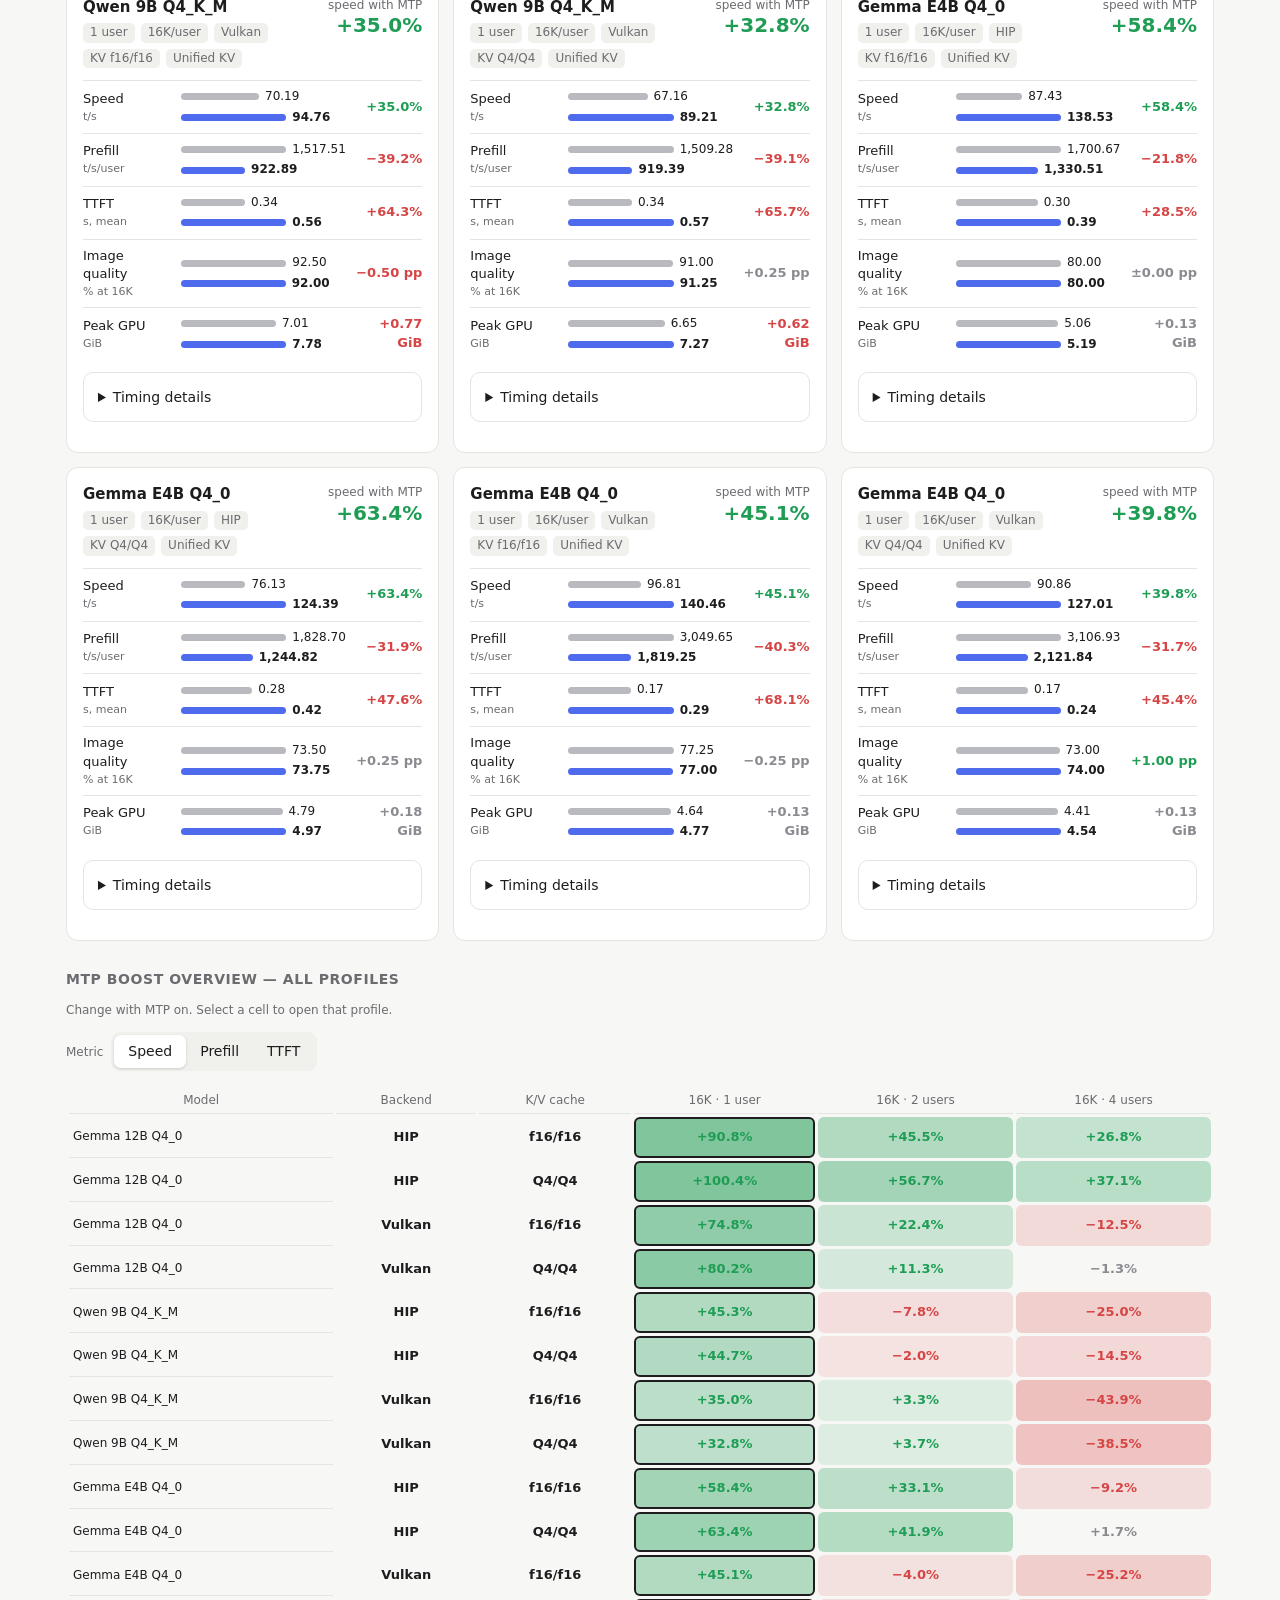
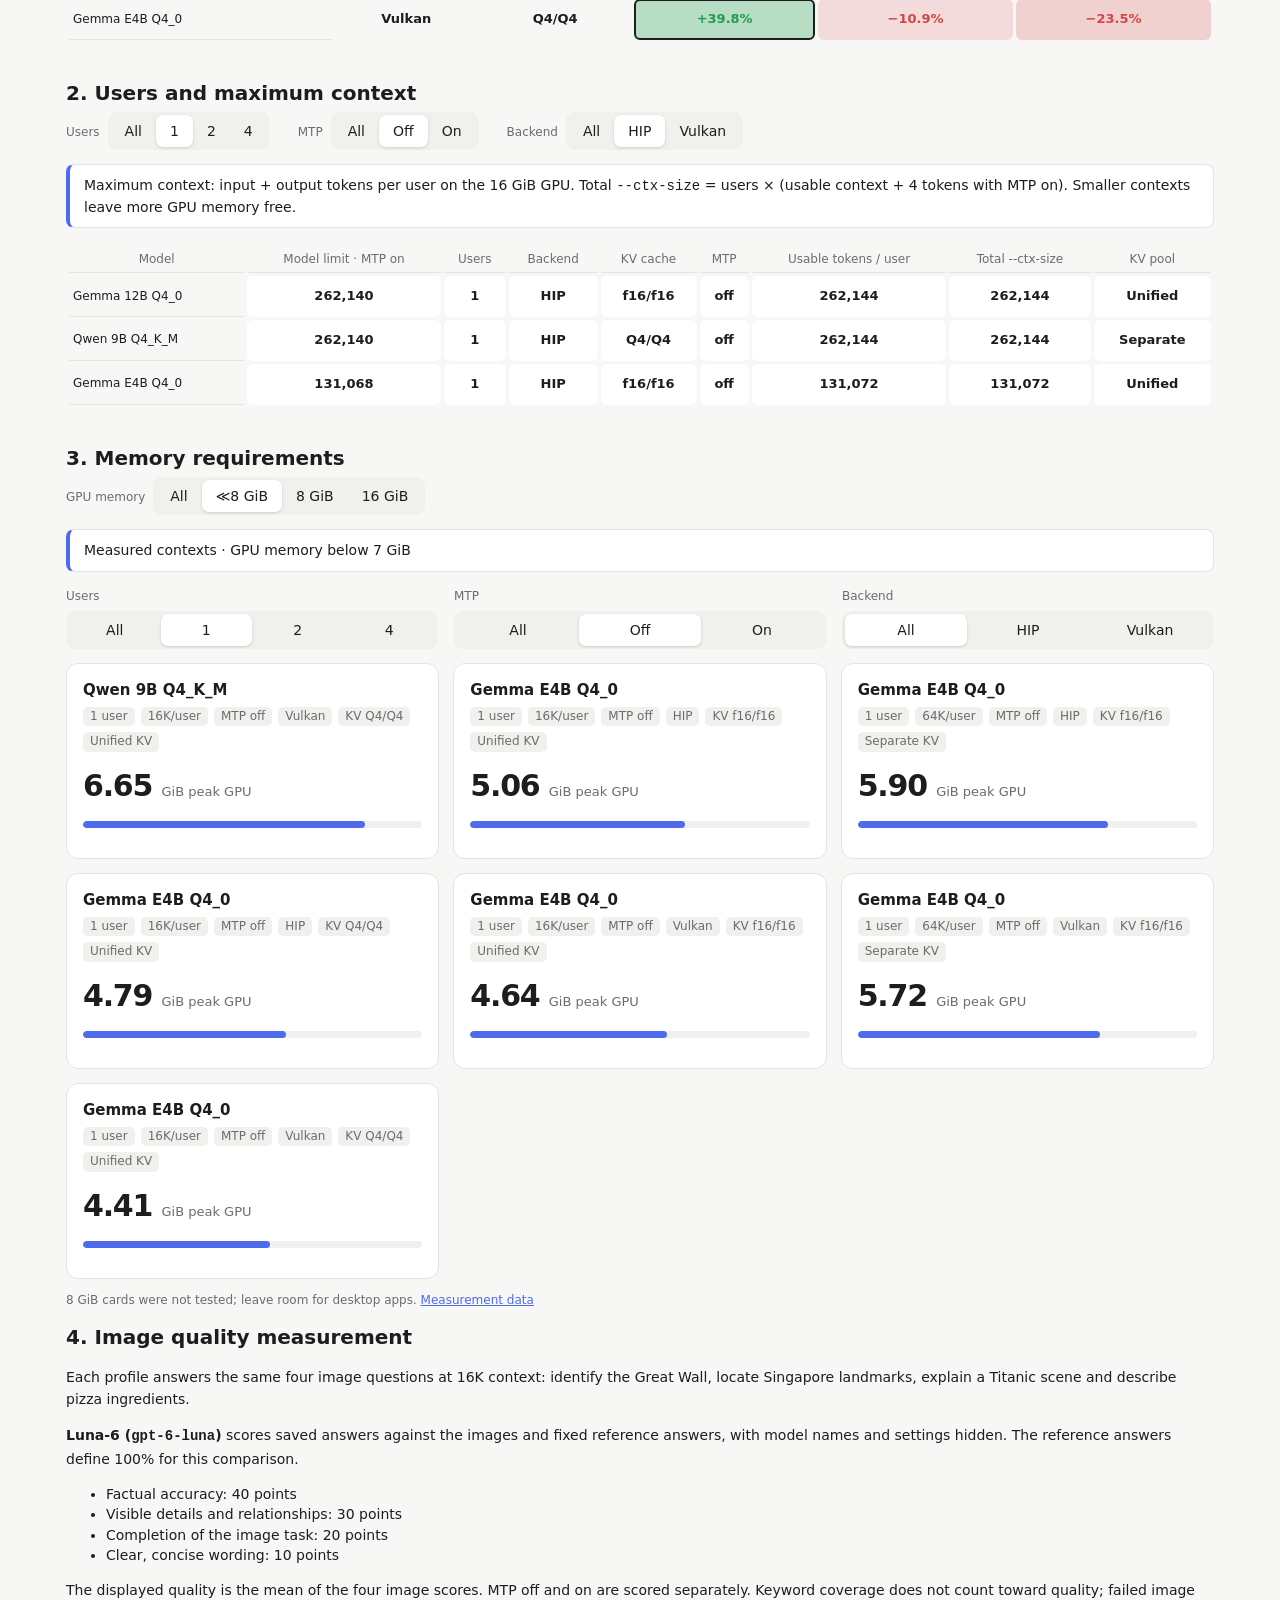
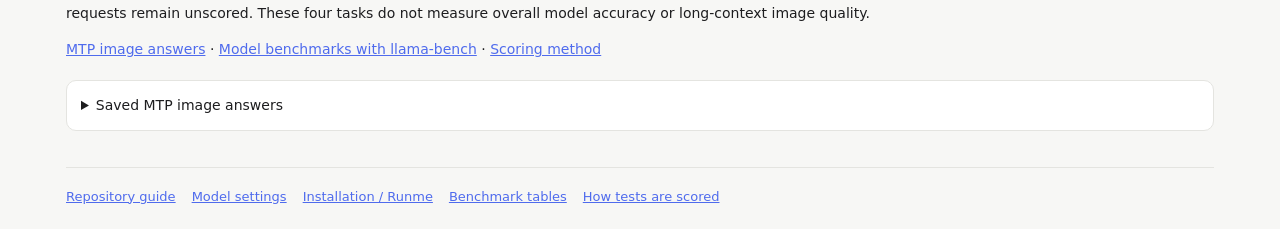
==== commit 2decc4fa: "feat(strata): deploy IQ3_S and publish coding and capacity benchmarks" ====
--- a/reports/index.html
+++ b/reports/index.html
@@ -11,7 +11,7 @@
 </head>
 <body>
 <main class="mtp" id="mtp">
-<nav class="report-nav" aria-label="Reports"><a href="index.html" aria-current="page">Model benchmarks with real prompts</a><a href="llama-bench.html">Model benchmarks with llama-bench</a></nav>
+<nav class="report-nav" aria-label="Reports"><a href="index.html" aria-current="page">Model benchmarks with real prompts</a><a href="llama-bench.html">Model benchmarks with llama-bench</a><a href="strata.html">Strata model benchmarks</a></nav>
 <h1>Model benchmarks with real prompts</h1>
 <p class="sub">Measured on an RX 6900 XT with 16 GiB GPU memory.</p>
 <section id="recommendations" aria-labelledby="profile-comparison">
